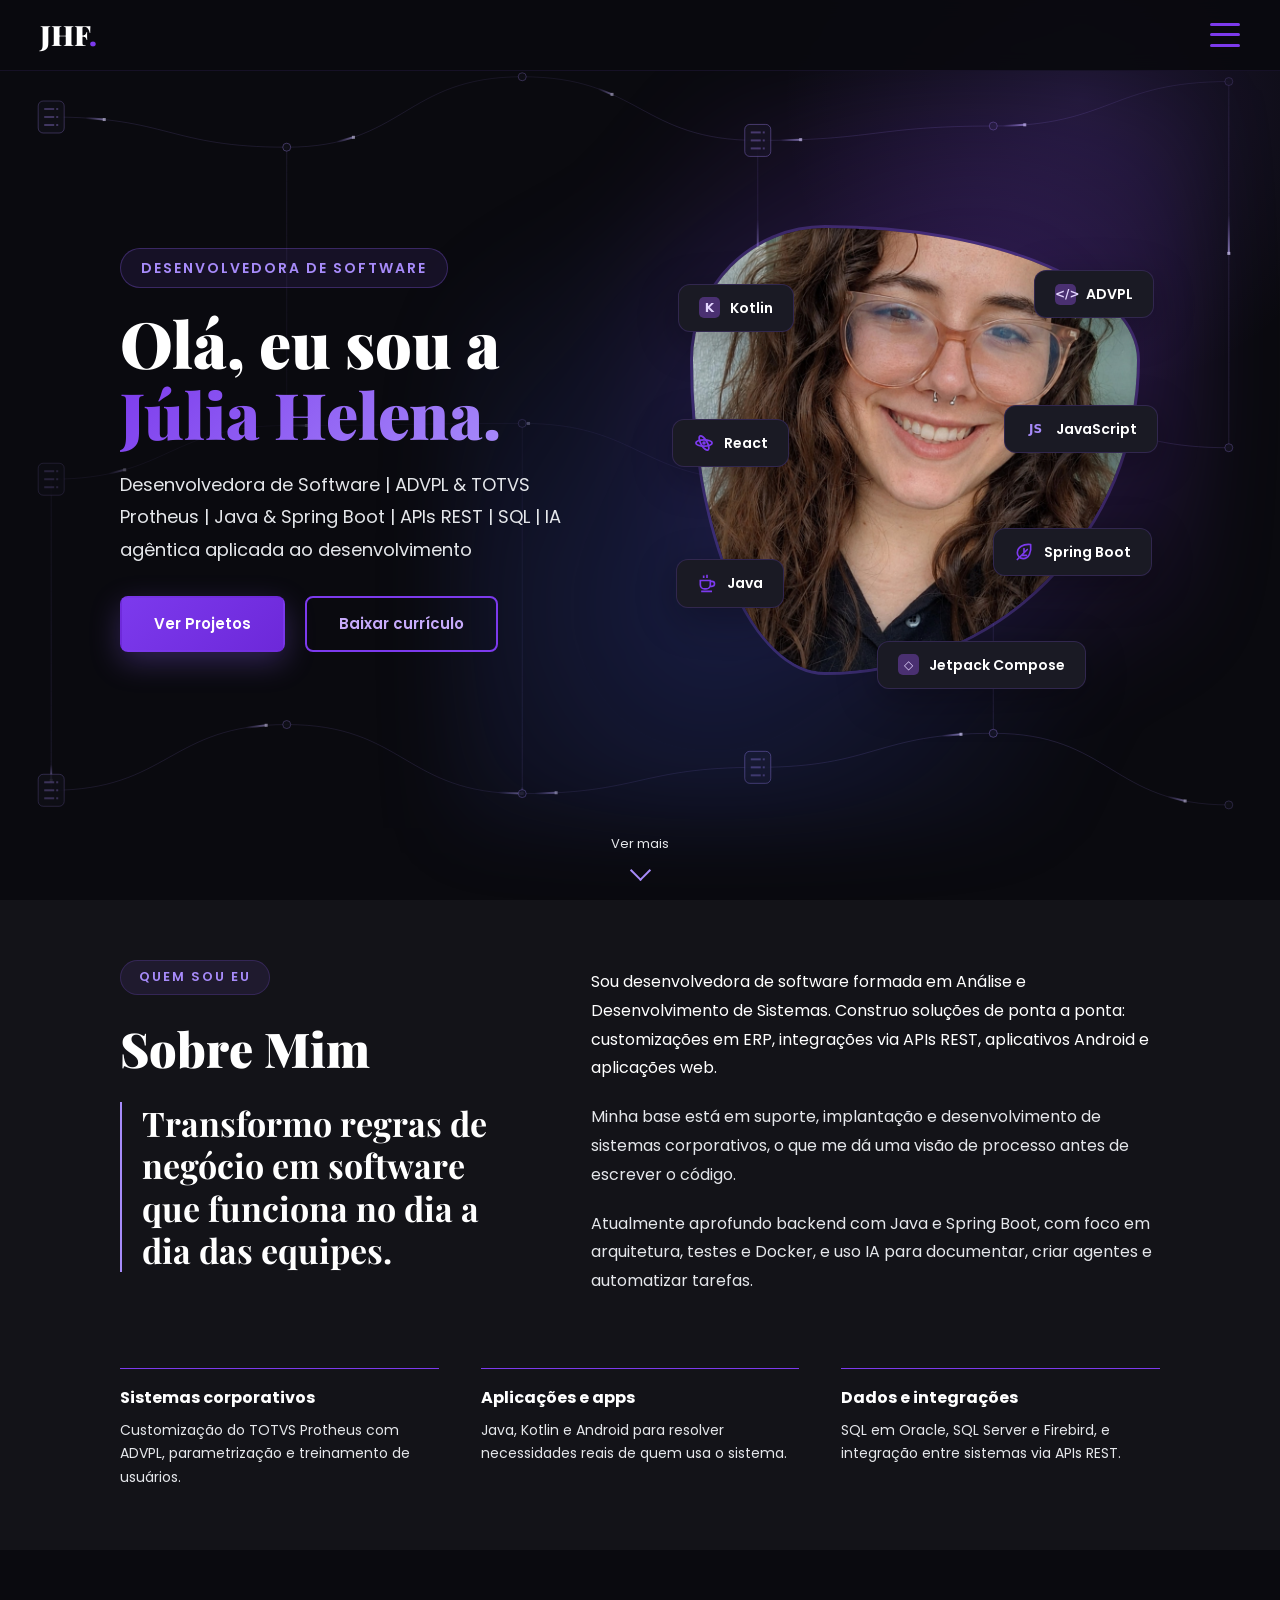
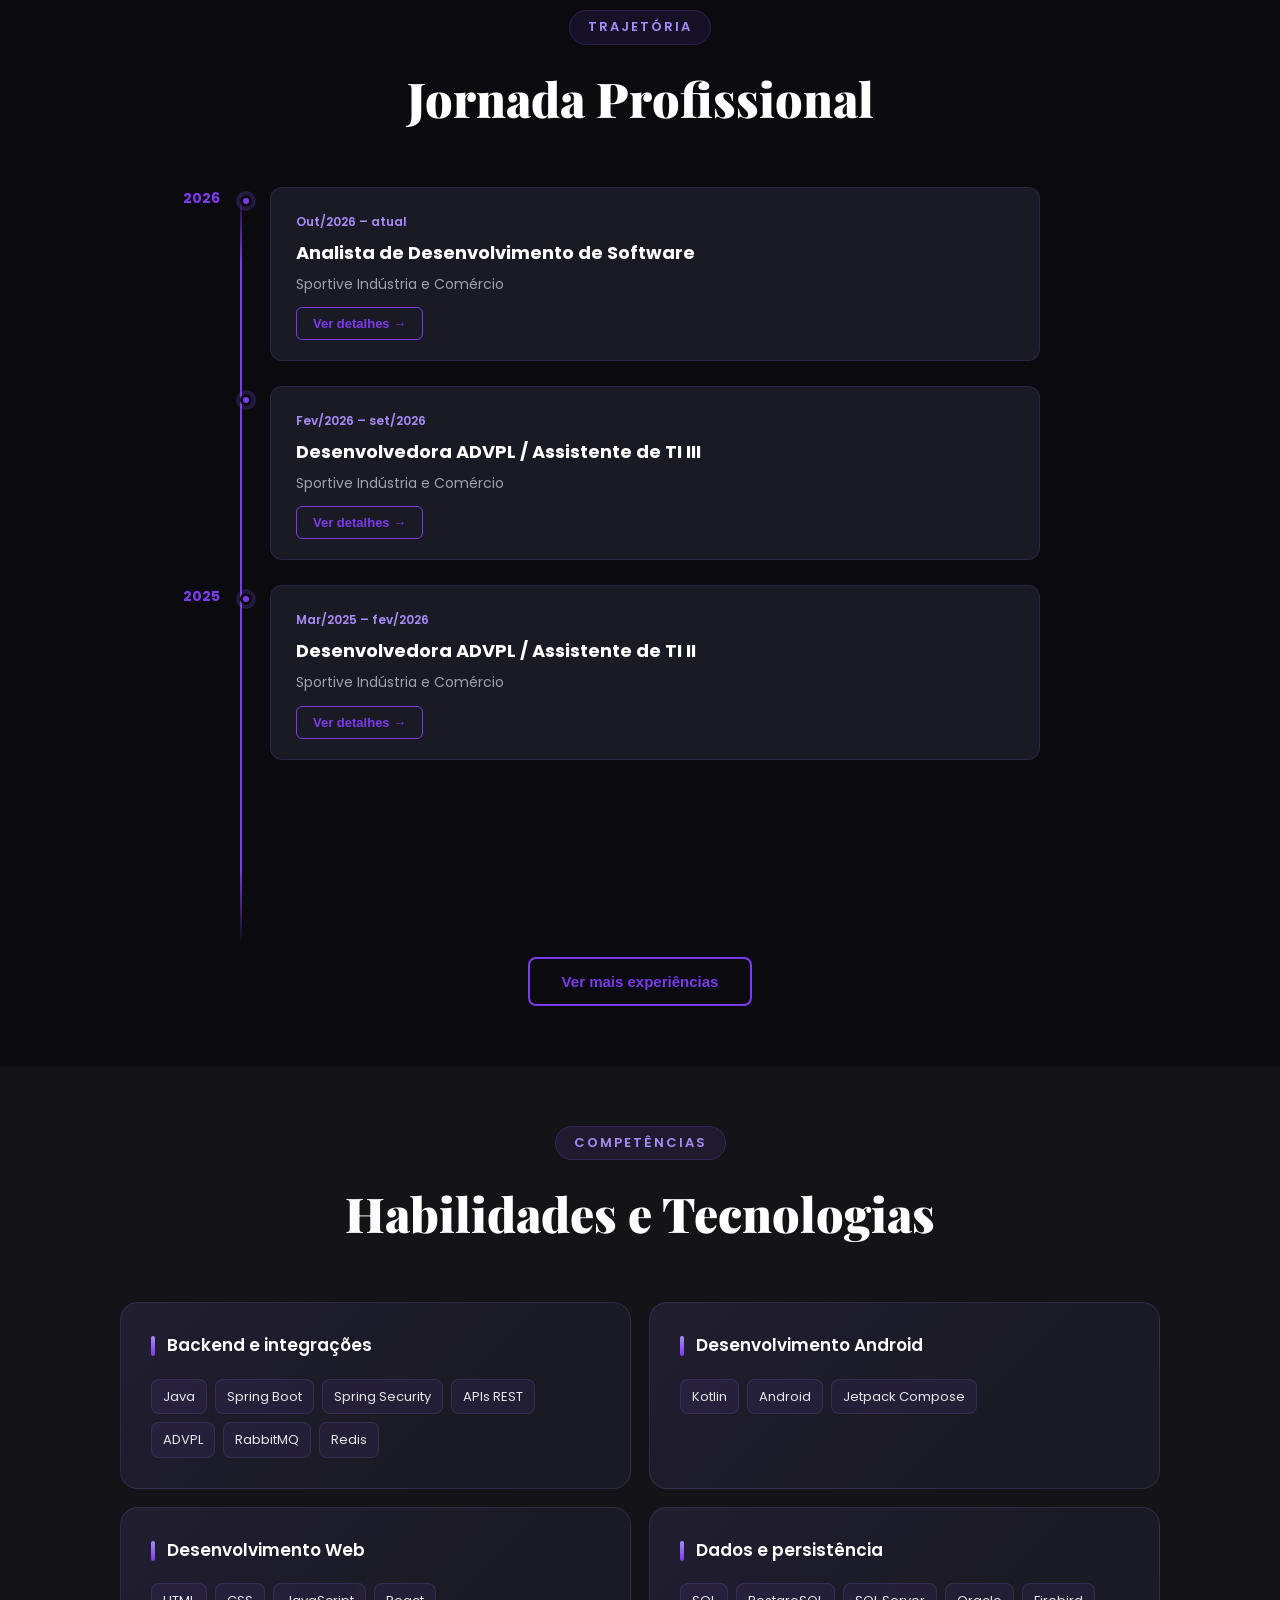
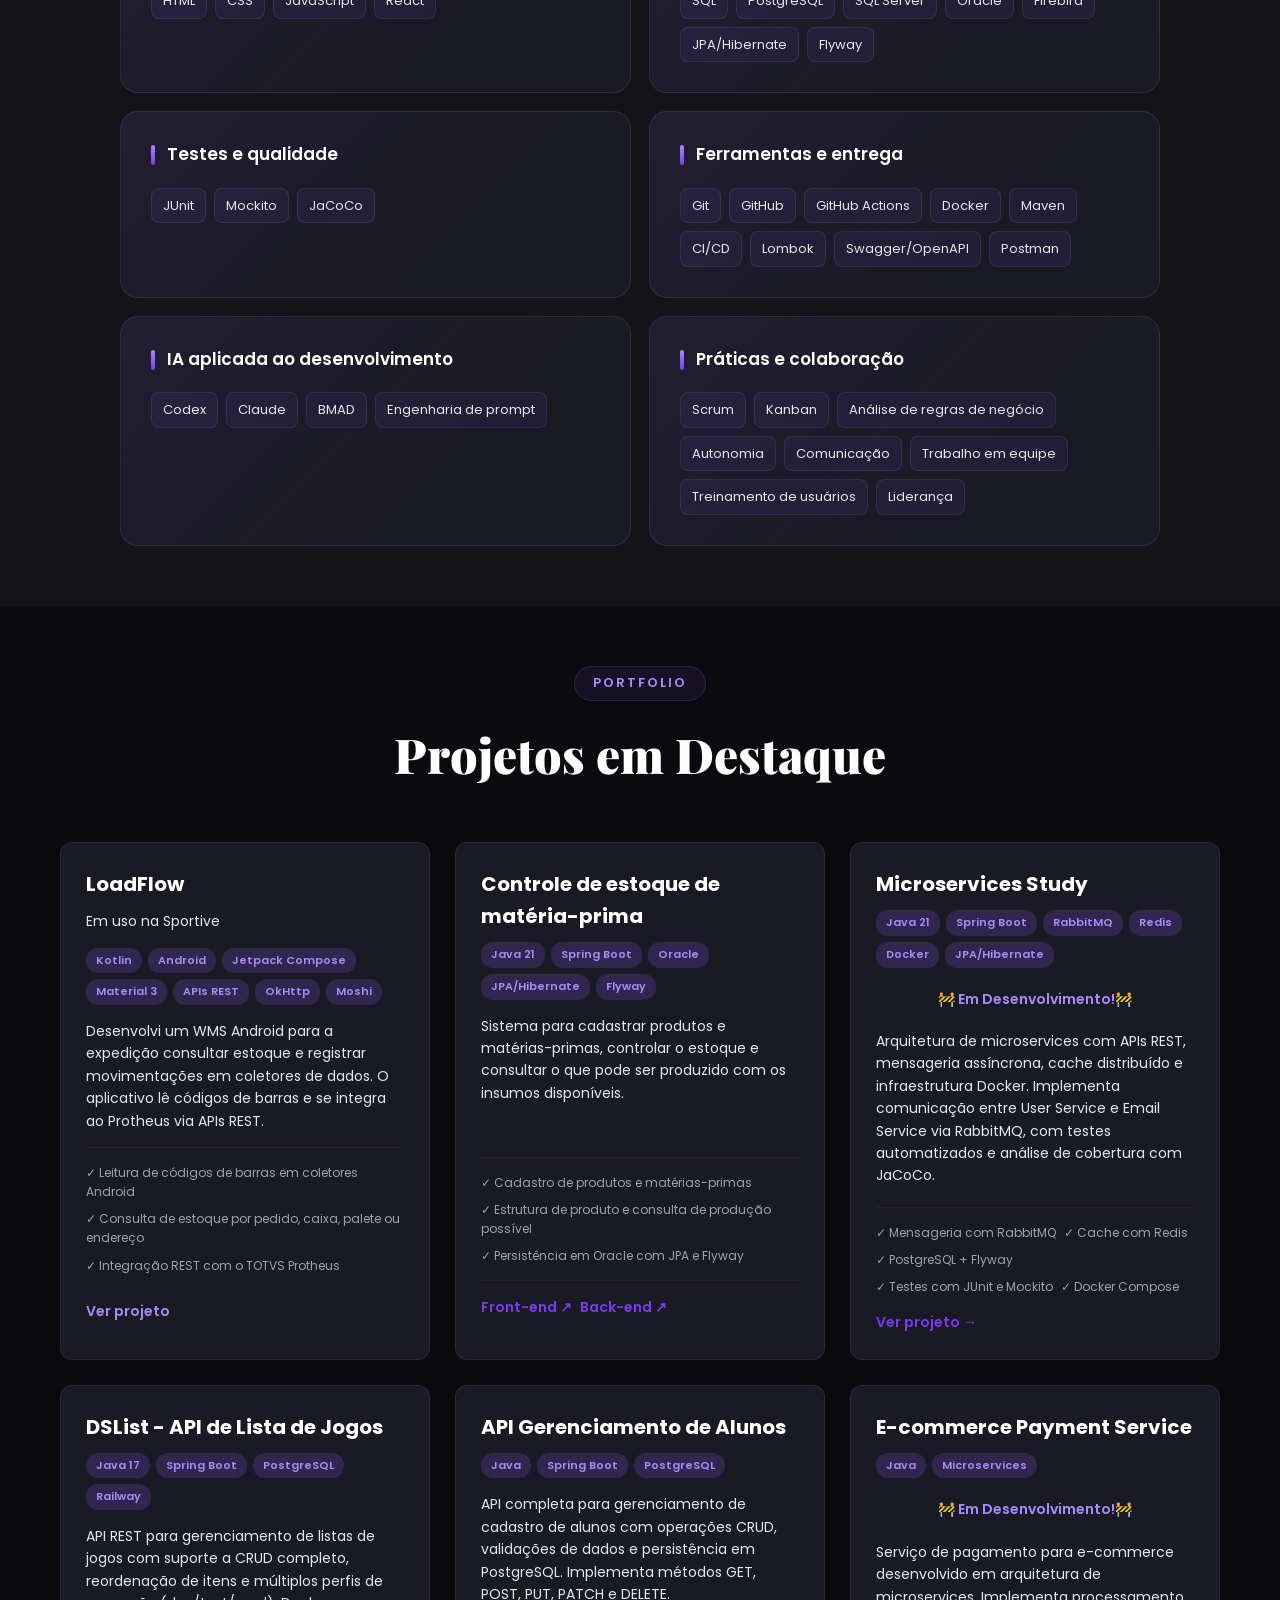
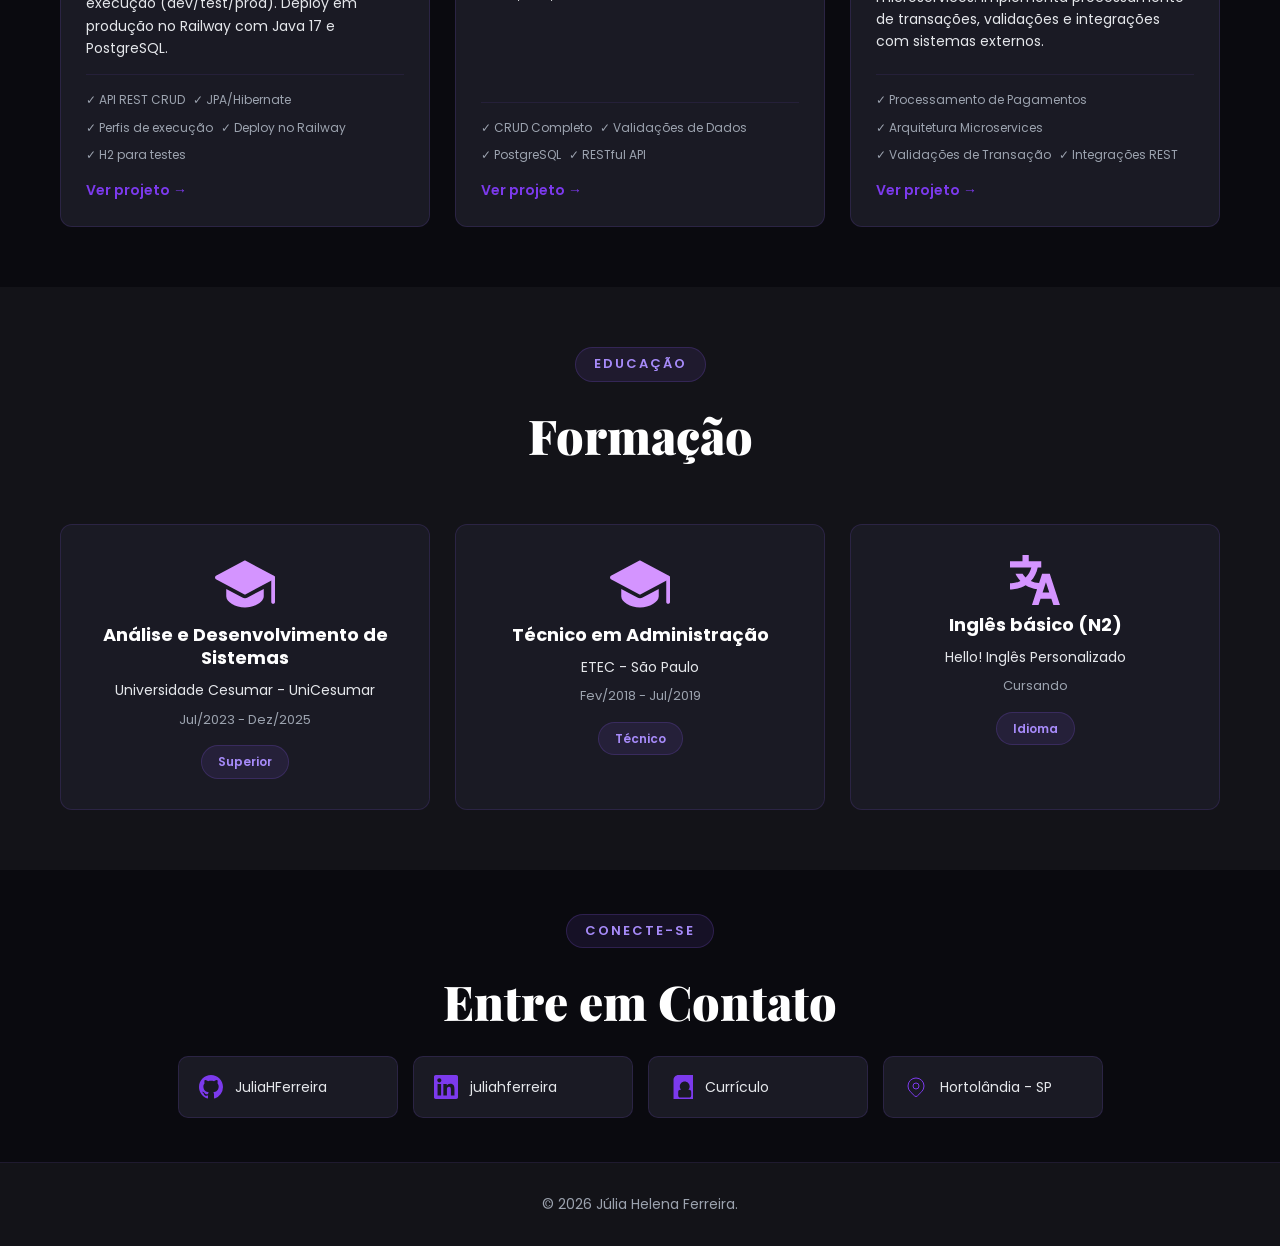
==== index.html @ caf6e6bf "feat(sobre): aplica o layout da referência" ====
<!DOCTYPE html>
<html lang="pt-BR">
<head>
    <meta charset="UTF-8">
    <meta name="viewport" content="width=device-width, initial-scale=1.0">
    <meta name="description" content="Júlia Helena Ferreira - Desenvolvedora de software com experiência em ADVPL, Java, Android e APIs REST">
    <title>Júlia Helena Ferreira | Desenvolvedora de Software</title>
    <link rel="stylesheet" href="assets/styles.css">
    <link rel="preconnect" href="https://fonts.googleapis.com">
    <link rel="preconnect" href="https://fonts.gstatic.com" crossorigin>
    <link href="https://fonts.googleapis.com/css2?family=Poppins:wght@300;400;500;600;700;800;900&family=Playfair+Display:wght@700;900&display=swap" rel="stylesheet">
</head>
<body>
    <!-- Header -->
    <header class="header" id="header">
        <nav class="navbar">
            <div class="nav-container">
                <a href="#home" class="logo">JHF<span>.</span></a>
                <button class="hamburger" id="hamburger" aria-label="Abrir menu" aria-controls="sideMenu" aria-expanded="false">
                    <span></span>
                    <span></span>
                    <span></span>
                </button>
            </div>
        </nav>
        
        <!-- Menu Lateral -->
        <div class="side-menu" id="sideMenu">
            <div class="side-menu-content">
                <ul class="nav-list">
                    <li><a href="#home" class="nav-link">Início</a></li>
                    <li><a href="#sobre" class="nav-link">Sobre</a></li>
                    <li><a href="#experiencia" class="nav-link">Experiência</a></li>
                    <li><a href="#habilidades" class="nav-link">Habilidades</a></li>
                    <li><a href="#projetos" class="nav-link">Projetos</a></li>
                    <li><a href="#formacao" class="nav-link">Formação</a></li>
                    <li><a href="#contato" class="nav-link">Contato</a></li>
                </ul>
                <div class="social-links">
                    <a href="https://github.com/JuliaHFerreira" target="_blank" aria-label="GitHub">
                        <svg width="24" height="24" viewBox="0 0 24 24" fill="currentColor">
                            <path d="M12 0C5.37 0 0 5.37 0 12c0 5.31 3.435 9.795 8.205 11.385.6.105.825-.255.825-.57 0-.285-.015-1.23-.015-2.235-3.015.555-3.795-.735-4.035-1.41-.135-.345-.72-1.41-1.23-1.695-.42-.225-1.02-.78-.015-.795.945-.015 1.62.87 1.845 1.23 1.08 1.815 2.805 1.305 3.495.99.105-.78.42-1.305.765-1.605-2.67-.3-5.46-1.335-5.46-5.925 0-1.305.465-2.385 1.23-3.225-.12-.3-.54-1.53.12-3.18 0 0 1.005-.315 3.3 1.23.96-.27 1.98-.405 3-.405s2.04.135 3 .405c2.295-1.56 3.3-1.23 3.3-1.23.66 1.65.24 2.88.12 3.18.765.84 1.23 1.905 1.23 3.225 0 4.605-2.805 5.625-5.475 5.925.435.375.81 1.095.81 2.22 0 1.605-.015 2.895-.015 3.3 0 .315.225.69.825.57A12.02 12.02 0 0024 12c0-6.63-5.37-12-12-12z"/>
                        </svg>
                    </a>
                    <a href="https://linkedin.com/in/juliahferreira" target="_blank" aria-label="LinkedIn">
                        <svg width="24" height="24" viewBox="0 0 24 24" fill="currentColor">
                            <path d="M20.447 20.452h-3.554v-5.569c0-1.328-.027-3.037-1.852-3.037-1.853 0-2.136 1.445-2.136 2.939v5.667H9.351V9h3.414v1.561h.046c.477-.9 1.637-1.85 3.37-1.85 3.601 0 4.267 2.37 4.267 5.455v6.286zM5.337 7.433c-1.144 0-2.063-.926-2.063-2.065 0-1.138.92-2.063 2.063-2.063 1.14 0 2.064.925 2.064 2.063 0 1.139-.925 2.065-2.064 2.065zm1.782 13.019H3.555V9h3.564v11.452zM22.225 0H1.771C.792 0 0 .774 0 1.729v20.542C0 23.227.792 24 1.771 24h20.451C23.2 24 24 23.227 24 22.271V1.729C24 .774 23.2 0 22.222 0h.003z"/>
                        </svg>
                    </a>
                </div>
            </div>
        </div>
    </header>

    <!-- Main Content -->
    <main>
        <section id="home" class="hero">
            <canvas class="hero-data" aria-hidden="true"></canvas>
            <div class="hero-container">
                <div class="hero-content">
                    <span class="hero-tag">Desenvolvedora de Software</span>
                    <h1 class="hero-title">
                        Olá, eu sou a<br>
                        <span class="gradient-text">Júlia Helena.</span>
                    </h1>
                    <p class="hero-description">Desenvolvedora de Software | ADVPL &amp; TOTVS Protheus | Java &amp; Spring Boot | APIs REST | SQL | IA agêntica aplicada ao desenvolvimento</p>
                    <div class="hero-buttons">
                        <a href="#projetos" class="btn btn-primary">Ver Projetos</a>
                        <a href="assets/docs/Curriculo.pdf" class="btn btn-outline" download>Baixar currículo</a>
                    </div>
                </div>
                <div class="hero-image">
                    <div class="image-container">
                        <div class="image-placeholder">
                            <span><img width="450" src="assets/img/eu.jpeg" alt="Júlia Helena Ferreira"></span>
                        </div>
                        <div class="floating-card card-1">
                            <svg width="20" height="20" viewBox="0 0 24 24" fill="none" stroke="currentColor">
                                <path d="M4 9h12v5a5 5 0 0 1-5 5H9a5 5 0 0 1-5-5z M16 10h2a3 3 0 0 1 0 6h-2 M5 22h13 M8 3v3 M12 2v4"/>
                            </svg>
                            <span>Java</span>
                        </div>
                        <div class="floating-card card-2">
                            <svg width="20" height="20" viewBox="0 0 24 24" fill="none" stroke="currentColor">
                                <path d="M20 3C11 2 4 6 4 13a7 7 0 0 0 7 7c7 0 10-8 9-17Z M4 21 16 9 M9 16h6 M12 13V8" stroke-linecap="round" stroke-linejoin="round"/>
                            </svg>
                            <span>Spring Boot</span>
                        </div>
                        <div class="floating-card card-kotlin"><span class="tech-icon" aria-hidden="true">K</span> Kotlin</div>
                        <div class="floating-card card-compose"><span class="tech-icon" aria-hidden="true">◇</span> Jetpack Compose</div>
                        <div class="floating-card card-advpl"><span class="tech-icon" aria-hidden="true">&lt;/&gt;</span> ADVPL</div>
                        <div class="floating-card card-js"><span class="tech-icon icon-js" aria-hidden="true">JS</span> JavaScript</div>
                        <div class="floating-card card-react"><span class="tech-icon icon-react" aria-hidden="true"><svg width="18" height="18" viewBox="0 0 20 20" fill="none" stroke="currentColor"><ellipse cx="10" cy="10" rx="9" ry="3.5"/><ellipse cx="10" cy="10" rx="9" ry="3.5" transform="rotate(60 10 10)"/><circle cx="10" cy="10" r="1" fill="currentColor"/></svg></span> React</div>
                    </div>
                </div>
            </div>
            <a href="#sobre" class="hero-more">Ver mais</a>
        </section>

        <!-- Sobre Section -->
        <section id="sobre" class="sobre">
            <div class="container">
                <div class="sobre-layout">
                    <div>
                        <span class="section-tag">Quem sou eu</span>
                        <h2 class="section-title">Sobre Mim</h2>
                        <p class="sobre-intro">Transformo regras de negócio em software que funciona no dia a dia das equipes.</p>
                    </div>
                    <div class="sobre-content">
                        <p>Sou desenvolvedora de software formada em Análise e Desenvolvimento de Sistemas. Construo soluções de ponta a ponta: customizações em ERP, integrações via APIs REST, aplicativos Android e aplicações web.</p>
                        <p>Minha base está em suporte, implantação e desenvolvimento de sistemas corporativos, o que me dá uma visão de processo antes de escrever o código.</p>
                        <p>Atualmente aprofundo backend com Java e Spring Boot, com foco em arquitetura, testes e Docker, e uso IA para documentar, criar agentes e automatizar tarefas.</p>
                    </div>
                </div>
                <div class="sobre-areas">
                    <div>
                        <h3>Sistemas corporativos</h3>
                        <p>Customização do TOTVS Protheus com ADVPL, parametrização e treinamento de usuários.</p>
                    </div>
                    <div>
                        <h3>Aplicações e apps</h3>
                        <p>Java, Kotlin e Android para resolver necessidades reais de quem usa o sistema.</p>
                    </div>
                    <div>
                        <h3>Dados e integrações</h3>
                        <p>SQL em Oracle, SQL Server e Firebird, e integração entre sistemas via APIs REST.</p>
                    </div>
                </div>
            </div>
        </section>

        <!-- Experiência Section -->
        <section id="experiencia" class="experiencia">
            <div class="container">
                <div class="section-header">
                    <span class="section-tag">Trajetória</span>
                    <h2 class="section-title">Jornada Profissional</h2>
                </div>
                <div class="timeline-compact">
                    <div class="timeline-item" data-year="2026">
                        <div class="timeline-marker"></div>
                        <div class="timeline-card">
                            <span class="timeline-period">Out/2026 – atual</span>
                            <h3>Analista de Desenvolvimento de Software</h3>
                            <p class="company">Sportive Indústria e Comércio</p>
                            <button class="btn-expand" onclick="openModal('modal-analista')">Ver detalhes →</button>
                        </div>
                    </div>
                    <div class="timeline-item">
                        <div class="timeline-marker"></div>
                        <div class="timeline-card">
                            <span class="timeline-period">Fev/2026 – set/2026</span>
                            <h3>Desenvolvedora ADVPL / Assistente de TI III</h3>
                            <p class="company">Sportive Indústria e Comércio</p>
                            <button class="btn-expand" onclick="openModal('modal-ti-iii')">Ver detalhes →</button>

                        </div>
                    </div>
                    <div class="timeline-item" data-year="2025">
                        <div class="timeline-marker"></div>
                        <div class="timeline-card">
                            <span class="timeline-period">Mar/2025 – fev/2026</span>
                            <h3>Desenvolvedora ADVPL / Assistente de TI II</h3>
                            <p class="company">Sportive Indústria e Comércio</p>

                        <button class="btn-expand" onclick="openModal('modal-assistente-ti')">Ver detalhes →</button>
                        </div>
                    </div>
                    <div id="experiencias-anteriores" class="earlier-experiences">
                    <div class="timeline-item" data-year="2023">
                        <div class="timeline-marker"></div>
                        <div class="timeline-card">
                            <span class="timeline-period">Jan/2023 – fev/2025</span>
                            <h3>Auxiliar de E-commerce I, II e III</h3>
                            <p class="company">Sportive Indústria e Comércio</p>

                        <button class="btn-expand" onclick="openModal('modal-ecommerce-iii')">Ver detalhes →</button>
                        </div>
                    </div>
                    <div class="timeline-item" data-year="2022">
                        <div class="timeline-marker"></div>
                        <div class="timeline-card">
                            <span class="timeline-period">Jun/2022 - Jan/2023</span>
                            <h3>Mídias Sociais (PJ)</h3>
                            <p class="company">Fujii Tech</p>
                        </div>
                    </div>

                    <div class="timeline-item" data-year="2021">
                        <div class="timeline-marker"></div>
                        <div class="timeline-card">
                            <span class="timeline-period">Fev/2021 - Mai/2022</span>
                            <h3>Jovem Aprendiz - Qualidade</h3>
                            <p class="company">Maxsoy Alimentos Ltda</p>
                        </div>
                    </div>
                    </div>
                </div>
                <div class="experience-actions" hidden>
                    <button type="button" class="btn btn-outline" id="toggleExperiences"
                        aria-expanded="false" aria-controls="experiencias-anteriores">Ver mais experiências</button>
                </div>
            </div>
        </section>

        <!-- Habilidades Section -->
        <section id="habilidades" class="habilidades">
            <div class="container">
                <div class="section-header">
                    <span class="section-tag">Competências</span>
                    <h2 class="section-title">Habilidades e Tecnologias</h2>
                </div>
                <div class="skills-container">
                    <div class="skill-group">
                        <h3>Backend e integrações</h3>
                        <div class="skill-tags">
                            <span class="tag">Java</span>
                            <span class="tag">Spring Boot</span>
                            <span class="tag">Spring Security</span>
                            <span class="tag">APIs REST</span>
                            <span class="tag">ADVPL</span>
                            <span class="tag">RabbitMQ</span>
                            <span class="tag">Redis</span>
                        </div>
                    </div>

                    <div class="skill-group">
                        <h3>Desenvolvimento Android</h3>
                        <div class="skill-tags">
                            <span class="tag">Kotlin</span>
                            <span class="tag">Android</span>
                            <span class="tag">Jetpack Compose</span>
                        </div>
                    </div>

                    <div class="skill-group">
                        <h3>Desenvolvimento Web</h3>
                        <div class="skill-tags">
                            <span class="tag">HTML</span>
                            <span class="tag">CSS</span>
                            <span class="tag">JavaScript</span>
                            <span class="tag">React</span>
                        </div>
                    </div>

                    <div class="skill-group">
                        <h3>Dados e persistência</h3>
                        <div class="skill-tags">
                            <span class="tag">SQL</span>
                            <span class="tag">PostgreSQL</span>
                            <span class="tag">SQL Server</span>
                            <span class="tag">Oracle</span>
                            <span class="tag">Firebird</span>
                            <span class="tag">JPA/Hibernate</span>
                            <span class="tag">Flyway</span>
                        </div>
                    </div>

                    <div class="skill-group">
                        <h3>Testes e qualidade</h3>
                        <div class="skill-tags">
                            <span class="tag">JUnit</span>
                            <span class="tag">Mockito</span>
                            <span class="tag">JaCoCo</span>
                        </div>
                    </div>

                    <div class="skill-group">
                        <h3>Ferramentas e entrega</h3>
                        <div class="skill-tags">
                            <span class="tag">Git</span>
                            <span class="tag">GitHub</span>
                            <span class="tag">GitHub Actions</span>
                            <span class="tag">Docker</span>
                            <span class="tag">Maven</span>
                            <span class="tag">CI/CD</span>
                            <span class="tag">Lombok</span>
                            <span class="tag">Swagger/OpenAPI</span>
                            <span class="tag">Postman</span>
                        </div>
                    </div>

                    <div class="skill-group">
                        <h3>IA aplicada ao desenvolvimento</h3>
                        <div class="skill-tags">
                            <span class="tag">Codex</span>
                            <span class="tag">Claude</span>
                            <span class="tag">BMAD</span>
                            <span class="tag">Engenharia de prompt</span>
                        </div>
                    </div>

                    <div class="skill-group">
                        <h3>Práticas e colaboração</h3>
                        <div class="skill-tags">
                            <span class="tag">Scrum</span>
                            <span class="tag">Kanban</span>
                            <span class="tag">Análise de regras de negócio</span>
                            <span class="tag">Autonomia</span>
                            <span class="tag">Comunicação</span>
                            <span class="tag">Trabalho em equipe</span>
                            <span class="tag">Treinamento de usuários</span>
                            <span class="tag">Liderança</span>
                        </div>
                    </div>
                </div>
            </div>
        </section>

        <!-- Projetos Section -->
        <section id="projetos" class="projetos">
            <div class="container">
                <div class="section-header">
                    <span class="section-tag">Portfolio</span>
                    <h2 class="section-title">Projetos em Destaque</h2>
                </div>
                <div class="projects-grid" id="lista-projetos">
                    <article class="project-card">
                        <div class="project-header">
                            <h3>LoadFlow</h3>
                            <p class="project-desc">Em uso na Sportive</p>
                            <div class="project-tags" aria-label="Tecnologias do LoadFlow">
                                <span>Kotlin</span><span>Android</span><span>Jetpack Compose</span><span>Material 3</span><span>APIs REST</span><span>OkHttp</span><span>Moshi</span>
                            </div>
                        </div>
                        <p class="project-desc">Desenvolvi um WMS Android para a expedição consultar estoque e registrar movimentações em coletores de dados. O aplicativo lê códigos de barras e se integra ao Protheus via APIs REST.</p>
                        <div class="project-tech">
                            <span>✓ Leitura de códigos de barras em coletores Android</span>
                            <span>✓ Consulta de estoque por pedido, caixa, palete ou endereço</span>
                            <span>✓ Integração REST com o TOTVS Protheus</span>
                        </div>
                        <button type="button" class="project-link" id="open-loadflow-gallery"
                            aria-haspopup="dialog" aria-controls="loadflow-gallery">Ver projeto</button>
                    </article>
                    <article class="project-card">
                        <div class="project-header">
                            <h3>Controle de estoque de matéria-prima</h3>
                            <div class="project-tags">
                                <span>Java 21</span><span>Spring Boot</span><span>Oracle</span><span>JPA/Hibernate</span><span>Flyway</span>
                            </div>
                        </div>
                        <p class="project-desc">Sistema para cadastrar produtos e matérias-primas, controlar o estoque e consultar o que pode ser produzido com os insumos disponíveis.</p>
                        <div class="project-tech">
                            <span>✓ Cadastro de produtos e matérias-primas</span>
                            <span>✓ Estrutura de produto e consulta de produção possível</span>
                            <span>✓ Persistência em Oracle com JPA e Flyway</span>
                        </div>
                        <div class="project-tech">
                            <a href="https://github.com/JuliaHFerreira/raw-material-front-end" class="project-link">Front-end ↗</a>
                            <a href="https://github.com/JuliaHFerreira/raw-material-control-system" class="project-link">Back-end ↗</a>
                        </div>
                    </article>
                    <article class="project-card">
                        <div class="project-header">
                            <h3>Microservices Study</h3>
                            <div class="project-tags">
                                <span>Java 21</span>
                                <span>Spring Boot</span>
                                <span>RabbitMQ</span>
                                <span>Redis</span>
                                <span>Docker</span>
                                <span>JPA/Hibernate</span>
                            </div>
                            <div>
                                <p class="in-progress">
                                    🚧 Em Desenvolvimento!🚧
                                </p>
                            </div>
                        </div>
                        <p class="project-desc">
                            Arquitetura de microservices com APIs REST, mensageria assíncrona, cache distribuído e infraestrutura 
                        Docker. Implementa comunicação entre User Service e Email Service via RabbitMQ, com testes automatizados 
                        e análise de cobertura com JaCoCo.
                        </p>
                        <div class="project-tech">
                            <span>✓ Mensageria com RabbitMQ</span>
                            <span>✓ Cache com Redis</span>
                            <span>✓ PostgreSQL + Flyway</span>
                            <span>✓ Testes com JUnit e Mockito</span>
                            <span>✓ Docker Compose</span>
                        </div>
                        <a href="https://github.com/JuliaHFerreira/ms-study" target="_blank" class="project-link">
                            Ver projeto →
                        </a>
                    </article>

                    <article class="project-card">
                        <div class="project-header">
                            <h3>DSList - API de Lista de Jogos</h3>
                            <div class="project-tags">
                                <span>Java 17</span>
                                <span>Spring Boot</span>
                                <span>PostgreSQL</span>
                                <span>Railway</span>
                            </div>
                        </div>
                        <p class="project-desc">
                            API REST para gerenciamento de listas de jogos com suporte a CRUD completo, reordenação de itens 
                            e múltiplos perfis de execução (dev/test/prod). Deploy em produção no Railway com Java 17 e PostgreSQL.
                        </p>
                        <div class="project-tech">
                            <span>✓ API REST CRUD</span>
                            <span>✓ JPA/Hibernate</span>
                            <span>✓ Perfis de execução</span>
                            <span>✓ Deploy no Railway</span>
                            <span>✓ H2 para testes</span>
                        </div>
                        <a href="https://github.com/JuliaHFerreira/dslist" target="_blank" class="project-link">
                            Ver projeto →
                        </a>
                    </article>

                    <article class="project-card">
                        <div class="project-header">
                            <h3>API Gerenciamento de Alunos</h3>
                            <div class="project-tags">
                                <span>Java</span>
                                <span>Spring Boot</span>
                                <span>PostgreSQL</span>
                            </div>
                        </div>
                        <p class="project-desc">
                            API completa para gerenciamento de cadastro de alunos com operações CRUD, validações de dados 
                            e persistência em PostgreSQL. Implementa métodos GET, POST, PUT, PATCH e DELETE.
                        </p>
                        <div class="project-tech">
                            <span>✓ CRUD Completo</span>
                            <span>✓ Validações de Dados</span>
                            <span>✓ PostgreSQL</span>
                            <span>✓ RESTful API</span>
                        </div>
                        <a href="https://github.com/JuliaHFerreira/api-gerenciamento-alunos" target="_blank" class="project-link">
                            Ver projeto →
                        </a>
                    </article>

                    <article class="project-card">
                        <div class="project-header">
                            <h3>E-commerce Payment Service</h3>
                            <div class="project-tags">
                                <span>Java</span>
                                <span>Microservices</span>
                            </div>
                            <div>
                                <p class="in-progress">
                                    🚧 Em Desenvolvimento!🚧
                                </p>
                            </div>
                        </div>
                        <p class="project-desc">
                            Serviço de pagamento para e-commerce desenvolvido em arquitetura de microservices. Implementa 
                            processamento de transações, validações e integrações com sistemas externos.
                        </p>
                        <div class="project-tech">
                            <span>✓ Processamento de Pagamentos</span>
                            <span>✓ Arquitetura Microservices</span>
                            <span>✓ Validações de Transação</span>
                            <span>✓ Integrações REST</span>
                        </div>
                        <a href="https://github.com/JuliaHFerreira/ecommerce-payment-service" target="_blank" class="project-link">
                            Ver projeto →
                        </a>
                    </article>
                </div>
                <div class="project-actions" hidden>
                    <button type="button" class="btn btn-outline" id="toggleProjects"
                        aria-expanded="false" aria-controls="lista-projetos">Ver mais projetos</button>
                </div>
            </div>
        </section>

        <!-- Formação Section -->
        <section id="formacao" class="formacao">
            <div class="container">
                <div class="section-header">
                    <span class="section-tag">Educação</span>
                    <h2 class="section-title">Formação</h2>
                </div>
                <div class="education-grid">
                    <div class="education-card">
                        <div>
                            <svg width="60" height="60" viewBox="0 0 32 32" fill="#d494ff">
                                <g id="SVGRepo_bgCarrier" stroke-width="0"></g>
                                <g id="SVGRepo_tracerCarrier" stroke-linecap="round" stroke-linejoin="round"></g>
                                <g id="SVGRepo_iconCarrier">
                                <g>
                                    <path d="M31,26c-0.6,0-1-0.4-1-1V12c0-0.6,0.4-1,1-1s1,0.4,1,1v13C32,25.6,31.6,26,31,26z"></path>
                                    <path d="M16,21c-0.2,0-0.3,0-0.5-0.1l-15-8C0.2,12.7,0,12.4,0,12s0.2-0.7,0.5-0.9l15-8c0.3-0.2,0.6-0.2,0.9,0l15,8 c0.3,0.2,0.5,0.5,0.5,0.9s-0.2,0.7-0.5,0.9l-15,8C16.3,21,16.2,21,16,21z"></path>
                                    <path d="M17.4,22.6C17,22.9,16.5,23,16,23s-1-0.1-1.4-0.4L6,18.1V22c0,3.1,4.9,6,10,6s10-2.9,10-6v-3.9L17.4,22.6z"></path>
                                </g>
                            </svg>
                        </div>
                        <h3>Análise e Desenvolvimento de Sistemas</h3>
                        <p class="edu-institution">Universidade Cesumar - UniCesumar</p>
                        <p class="edu-period">Jul/2023 - Dez/2025</p>
                        <span class="edu-badge">Superior</span>
                    </div>

                    <div class="education-card">
                        <div>
                            <svg width="60" height="60" viewBox="0 0 32 32" fill="#d494ff">
                                <g id="SVGRepo_bgCarrier" stroke-width="0"></g>
                                <g id="SVGRepo_tracerCarrier" stroke-linecap="round" stroke-linejoin="round"></g>
                                <g id="SVGRepo_iconCarrier">
                                <g>
                                    <path d="M31,26c-0.6,0-1-0.4-1-1V12c0-0.6,0.4-1,1-1s1,0.4,1,1v13C32,25.6,31.6,26,31,26z"></path>
                                    <path d="M16,21c-0.2,0-0.3,0-0.5-0.1l-15-8C0.2,12.7,0,12.4,0,12s0.2-0.7,0.5-0.9l15-8c0.3-0.2,0.6-0.2,0.9,0l15,8 c0.3,0.2,0.5,0.5,0.5,0.9s-0.2,0.7-0.5,0.9l-15,8C16.3,21,16.2,21,16,21z"></path>
                                    <path d="M17.4,22.6C17,22.9,16.5,23,16,23s-1-0.1-1.4-0.4L6,18.1V22c0,3.1,4.9,6,10,6s10-2.9,10-6v-3.9L17.4,22.6z"></path>
                                </g>
                            </svg>
                        </div>
                        <h3>Técnico em Administração</h3>
                        <p class="edu-institution">ETEC - São Paulo</p>
                        <p class="edu-period">Fev/2018 - Jul/2019</p>
                        <span class="edu-badge">Técnico</span>
                    </div>

                    <div class="education-card">
                        <div>
                            <svg width="50" height="50" viewBox="0 0 16 16" fill="d494ff">
                                <g id="SVGRepo_bgCarrier" stroke-width="0"></g>
                                <g id="SVGRepo_tracerCarrier" stroke-linecap="round" stroke-linejoin="round"></g>
                                <g id="SVGRepo_iconCarrier">
                                    <path fill-rule="evenodd" clip-rule="evenodd"
                                        d="M4 0H6V2H10V4H8.86807C8.57073 5.66996 7.78574 7.17117 6.6656 8.35112C7.46567 8.73941 8.35737 8.96842 9.29948 8.99697L10.2735 6H12.7265L15.9765 16H13.8735L13.2235 14H9.77647L9.12647 16H7.0235L8.66176 10.9592C7.32639 10.8285 6.08165 10.3888 4.99999 9.71246C3.69496 10.5284 2.15255 11 0.5 11H0V9H0.5C1.5161 9 2.47775 8.76685 3.33437 8.35112C2.68381 7.66582 2.14629 6.87215 1.75171 6H4.02179C4.30023 6.43491 4.62904 6.83446 4.99999 7.19044C5.88743 6.33881 6.53369 5.23777 6.82607 4H0V2H4V0ZM12.5735 12L11.5 8.69688L10.4265 12H12.5735Z"
                                        fill="#d494ff">
                                    </path>
                                </g>
                            </svg>
                        </div>
                        <h3>Inglês básico (N2)</h3>
                        <p class="edu-institution">Hello! Inglês Personalizado</p>
                        <p class="edu-period">Cursando</p>
                        <span class="edu-badge">Idioma</span>
                    </div>
                </div>
            </div>
        </section>

        <!-- Contato Section -->
        <section id="contato" class="contato">
            <div class="container">
                <div class="section-header">
                    <span class="section-tag">Conecte-se</span>
                    <h2 class="section-title">Entre em Contato</h2>
                </div>
                <div class="contact-grid">
                    <a href="https://github.com/JuliaHFerreira" target="_blank" class="contact-item">
                        <svg width="24" height="24" fill="currentColor" viewBox="0 0 24 24">
                            <path d="M12 0C5.37 0 0 5.37 0 12c0 5.31 3.435 9.795 8.205 11.385.6.105.825-.255.825-.57 0-.285-.015-1.23-.015-2.235-3.015.555-3.795-.735-4.035-1.41-.135-.345-.72-1.41-1.23-1.695-.42-.225-1.02-.78-.015-.795.945-.015 1.62.87 1.845 1.23 1.08 1.815 2.805 1.305 3.495.99.105-.78.42-1.305.765-1.605-2.67-.3-5.46-1.335-5.46-5.925 0-1.305.465-2.385 1.23-3.225-.12-.3-.54-1.53.12-3.18 0 0 1.005-.315 3.3 1.23.96-.27 1.98-.405 3-.405s2.04.135 3 .405c2.295-1.56 3.3-1.23 3.3-1.23.66 1.65.24 2.88.12 3.18.765.84 1.23 1.905 1.23 3.225 0 4.605-2.805 5.625-5.475 5.925.435.375.81 1.095.81 2.22 0 1.605-.015 2.895-.015 3.3 0 .315.225.69.825.57A12.02 12.02 0 0024 12c0-6.63-5.37-12-12-12z"/>
                        </svg>
                        <span>JuliaHFerreira</span>
                    </a>
                    <a href="https://linkedin.com/in/juliahferreira" target="_blank" class="contact-item">
                        <svg width="24" height="24" fill="currentColor" viewBox="0 0 24 24">
                            <path d="M20.447 20.452h-3.554v-5.569c0-1.328-.027-3.037-1.852-3.037-1.853 0-2.136 1.445-2.136 2.939v5.667H9.351V9h3.414v1.561h.046c.477-.9 1.637-1.85 3.37-1.85 3.601 0 4.267 2.37 4.267 5.455v6.286zM5.337 7.433c-1.144 0-2.063-.926-2.063-2.065 0-1.138.92-2.063 2.063-2.063 1.14 0 2.064.925 2.064 2.063 0 1.139-.925 2.065-2.064 2.065zm1.782 13.019H3.555V9h3.564v11.452zM22.225 0H1.771C.792 0 0 .774 0 1.729v20.542C0 23.227.792 24 1.771 24h20.451C23.2 24 24 23.227 24 22.271V1.729C24 .774 23.2 0 22.222 0h.003z"/>
                        </svg>
                        <span>juliahferreira</span>
                    </a>
                    <a href="assets/docs/Curriculo.pdf" target="_blank" class="contact-item">
                        <svg width="24" height="24" fill="currentColor" viewBox="0 0 24 24">
                            <path d="M34.395,0H9.522c-2.762,0-5,2.239-5,5v33.916c0,2.761,2.238,5,5,5h24.871c2.762,0,5-2.239,5-5V5
                            C39.395,2.239,37.154,0,34.395,0z M9.208,16.855c0-1.172,0.951-2.121,2.121-2.121h0.742c-0.791-0.874-1.277-2.03-1.277-3.304
                            c0-2.723,2.209-4.931,4.932-4.931c2.725,0,4.932,2.207,4.932,4.932c0,1.272-0.486,2.429-1.279,3.303h0.709
                            c1.172,0,2.121,0.949,2.121,2.121v3.578c0,1.122-0.875,2.03-1.975,2.106h-9.051c-1.1-0.076-1.975-0.984-1.975-2.106V16.855
                            L9.208,16.855z M32.708,37.416h-21.5c-1.104,0-2-0.896-2-2s0.896-2,2-2h21.5c1.104,0,2,0.896,2,2S33.812,37.416,32.708,37.416z
                            M32.708,29.916h-21.5c-1.104,0-2-0.896-2-2s0.896-2,2-2h21.5c1.104,0,2,0.896,2,2S33.812,29.916,32.708,29.916z M32.708,22.416
                            h-6.5c-1.104,0-2-0.896-2-2c0-1.104,0.896-2,2-2h6.5c1.104,0,2,0.896,2,2C34.708,21.52,33.812,22.416,32.708,22.416z"/>
                        </svg>
                        <span>Currículo</span>
                    </a>
                    <div class="contact-item location">
                        <svg width="24" height="24" fill="none" stroke="currentColor" viewBox="0 0 24 24">
                            <path d="M17.657 16.657L13.414 20.9a1.998 1.998 0 01-2.827 0l-4.244-4.243a8 8 0 1111.314 0z"/>
                            <path d="M15 11a3 3 0 11-6 0 3 3 0 016 0z"/>
                        </svg>
                        <span>Hortolândia - SP</span>
                    </div>
                </div>
            </div>
        </section>
    </main>

    <!-- Footer -->
    <footer class="footer">
        <div class="container">
            <p>&copy; 2026 Júlia Helena Ferreira.</p>
        </div>
    </footer>

    <!-- Modals -->
    <div id="modal-analista" class="modal">
        <div class="modal-content">
            <span class="modal-close" onclick="closeModal('modal-analista')">&times;</span>
            <h3>Analista de Desenvolvimento de Software</h3>
            <p class="modal-company">Sportive Indústria e Comércio</p>
            <p class="modal-period">Out/2026 – atual</p>
            <ul class="modal-list">
                <li>Desenvolvimento e manutenção de rotinas em ADVPL</li>
                <li>Implementação de novas funcionalidades e melhorias</li>
                <li>Correção de bugs e manutenção de sistemas existentes</li>
                <li>Análise e implementação de regras de negócio</li>
                <li>Criação de APIs no Protheus para consumo externo e integração com terceiros</li>
                <li>Consumo e integração de APIs REST, com leitura de documentação técnica e uso de Postman</li>
                <li>Uso do BMAD para documentação, contextualização de projetos e criação de agentes personalizados</li>
                <li>Engenharia de prompt e uso de ferramentas de IA no apoio ao desenvolvimento</li>
                <li>Investigação e resolução de problemas em aplicações</li>
                <li>Desenvolvimento de softwares internos em Java e Kotlin para apoiar a rotina dos funcionários</li>
            </ul>
        </div>
    </div>

    <div id="modal-ti-iii" class="modal">
        <div class="modal-content">
            <span class="modal-close" onclick="closeModal('modal-ti-iii')">&times;</span>
            <h3>Desenvolvedora ADVPL / Assistente de TI III</h3>
            <p class="modal-company">Sportive Indústria e Comércio</p>
            <p class="modal-period">Fev/2026 – set/2026</p>
            <ul class="modal-list">
                <li>Desenvolvimento de scripts SQL em SQL Server, Oracle e Firebird</li>
                <li>Modelagem e estruturação de banco de dados</li>
                <li>Implementação do sistema WMS SaaS</li>
                <li>Customizações no TOTVS Protheus (ADVPL)</li>
                <li>Suporte técnico e manutenção de infraestrutura</li>
                <li>Treinamentos em TOTVS Protheus e WMS SaaS</li>
                <li>Migração e saneamento de dados</li>
                <li>Integração com APIs REST utilizando Postman</li>
                <li>Automação com Power Query</li>
            </ul>
        </div>
    </div>


    <div id="modal-assistente-ti" class="modal">
        <div class="modal-content">
            <span class="modal-close" onclick="closeModal('modal-assistente-ti')">&times;</span>
            <h3>Desenvolvedora ADVPL / Assistente de TI II</h3>
            <p class="modal-company">Sportive Indústria e Comércio</p>
            <p class="modal-period">Mar/2025 – fev/2026</p>
            <ul class="modal-list">
                <li>Desenvolvimento de scripts SQL em SQL Server, Oracle e Firebird</li>
                <li>Modelagem e estruturação de banco de dados</li>
                <li>Implementação do sistema WMS SaaS</li>
                <li>Customizações no TOTVS Protheus (ADVPL)</li>
                <li>Suporte técnico e manutenção de infraestrutura</li>
                <li>Treinamentos em TOTVS Protheus e WMS SaaS</li>
                <li>Migração e saneamento de dados</li>
                <li>Integração com APIs REST utilizando Postman</li>
                <li>Automação com Power Query</li>
            </ul>
        </div>
    </div>

    <div id="modal-ecommerce-iii" class="modal">
        <div class="modal-content">
            <span class="modal-close" onclick="closeModal('modal-ecommerce-iii')">&times;</span>
            <h3>Auxiliar de E-commerce I, II e III</h3>
            <p class="modal-company">Sportive Indústria e Comércio</p>
            <p class="modal-period">Jan/2023 – fev/2025</p>
            <ul class="modal-list">
                <li>Fotografia, edição e cadastro de produtos no ERP ATON (Ambarx)</li>
                <li>Atendimento via chat em Mercado Livre, Shopee e Magalu</li>
                <li>Criação e acompanhamento de campanhas promocionais</li>
                <li>Desenvolvimento de scripts SQL para relatórios</li>
                <li>Desenvolvimento em Delphi para sistemas empresariais</li>
                <li>Suporte de TI aos funcionários</li>
                <li>Auxiliar na implementação do TOTVS</li>
            </ul>
        </div>
    </div>

    <dialog class="project-gallery" id="loadflow-gallery" aria-labelledby="loadflow-gallery-title">
        <header class="project-gallery-header">
            <h2 id="loadflow-gallery-title">Galeria do LoadFlow</h2>
            <form method="dialog">
                <button type="submit" class="project-link" autofocus>Fechar</button>
            </form>
        </header>
        <div class="project-gallery-photos"></div>
        <p class="project-gallery-empty">As fotos do LoadFlow ainda não foram adicionadas.</p>
    </dialog>

    <script src="scripts/script.js"></script>
    <script src="scripts/background.js"></script>
</body>
</html>
---- assets/styles.css ----
/* =============================================
   PORTFÓLIO JÚLIA HELENA - CSS COMPLETO
   Paleta de Roxos + Design Moderno
============================================= */

/* ========== RESET & BASE ========== */
* {
    margin: 0;
    padding: 0;
    box-sizing: border-box;
}

:root {
    /* Paleta de Roxos Variados */
    --purple-50: #f5f3ff;
    --purple-100: #ede9fe;
    --purple-200: #ddd6fe;
    --purple-300: #c4b5fd;
    --purple-400: #a78bfa;
    --purple-500: #8b5cf6;
    --purple-600: #7c3aed;
    --purple-700: #6d28d9;
    --purple-800: #5b21b6;
    --purple-900: #4c1d95;
    
    /* Cor Principal */
    --primary: var(--purple-600);
    --primary-light: var(--purple-500);
    --primary-dark: var(--purple-700);
    --accent: var(--purple-400);
    --accent-glow: var(--purple-300);
    
    /* Cores de Fundo */
    --bg-primary: #0a0a0f;
    --bg-secondary: #131318;
    --bg-card: #1a1a24;
    
    /* Cores de Texto */
    --text-primary: #ffffff;
    --text-secondary: #e5e7eb;
    --text-muted: #9ca3af;
    
    /* Typography */
    --font-display: 'Playfair Display', serif;
    --font-body: 'Poppins', sans-serif;
    
    /* Espaçamento */
    --section-padding: 60px;
    --container-max: 1200px;
    
    /* Transições */
    --transition: all 0.3s cubic-bezier(0.4, 0, 0.2, 1);
}

html {
    scroll-behavior: smooth;
    font-size: 16px;
}

body {
    font-family: var(--font-body);
    color: var(--text-primary);
    background: var(--bg-primary);
    line-height: 1.6;
    overflow-x: hidden;
}

.container {
    max-width: var(--container-max);
    margin: 0 auto;
    padding: 0 20px;
}

/* ========== HEADER & NAVIGATION ========== */
.header {
    --nav-inset: clamp(20px, calc(4vw - 11px), 64px);
    --nav-height: 70px;
    position: fixed;
    top: 0;
    left: 0;
    right: 0;
    z-index: 1000;
    background: rgba(10, 10, 15, 0.95);
    backdrop-filter: blur(10px);
    border-bottom: 1px solid rgba(139, 92, 246, 0.1);
}

.navbar {
    height: var(--nav-height);
    display: flex;
    align-items: center;
}

.nav-container {
    padding-inline: var(--nav-inset);
    display: flex;
    justify-content: space-between;
    align-items: center;
    width: 100%;
}

.logo {
    font-family: var(--font-display);
    font-size: 28px;
    font-weight: 900;
    color: var(--text-primary);
    text-decoration: none;
    transition: var(--transition);
}

.logo span {
    color: var(--primary);
}

.logo:hover {
    color: var(--accent);
}

/* Hamburger Menu */
.hamburger {
    width: 44px;
    height: 44px;
    padding: 10px 7px;
    margin-inline-end: -7px;
    background: none;
    border: none;
    cursor: pointer;
    display: flex;
    flex-direction: column;
    justify-content: space-between;
    z-index: 1001;
}

.hamburger span {
    width: 100%;
    height: 3px;
    background: var(--primary);
    border-radius: 2px;
    transition: var(--transition);
}

.hamburger:hover span {
    background: var(--accent);
}

.hamburger[aria-expanded="true"] span:nth-child(1) {
    transform: translateY(10.5px) rotate(45deg);
}

.hamburger[aria-expanded="true"] span:nth-child(2) {
    opacity: 0;
}

.hamburger[aria-expanded="true"] span:nth-child(3) {
    transform: translateY(-10.5px) rotate(-45deg);
}

/* Side Menu */
.side-menu {
    position: fixed;
    top: 0;
    right: -100%;
    width: 320px;
    height: 100vh;
    background: var(--bg-secondary);
    z-index: 999;
    transition: right 0.4s cubic-bezier(0.68, -0.55, 0.265, 1.55);
    box-shadow: -5px 0 30px rgba(139, 92, 246, 0.3);
}

.side-menu.active {
    right: 0;
}

.side-menu-content {
    padding: 80px 30px 30px;
    height: 100%;
    display: flex;
    flex-direction: column;
}

.nav-list {
    list-style: none;
    padding: 0;
    margin: 0;
}

.nav-list li {
    margin-bottom: 20px;
}

.nav-link {
    display: block;
    color: var(--text-secondary);
    text-decoration: none;
    font-size: 18px;
    font-weight: 500;
    padding: 10px 0;
    position: relative;
    transition: var(--transition);
}

.nav-link::before {
    content: '';
    position: absolute;
    left: 0;
    bottom: 5px;
    width: 0;
    height: 2px;
    background: linear-gradient(90deg, var(--primary), var(--accent));
    transition: width 0.3s ease;
}

.nav-link:hover,
.nav-link.active {
    color: var(--primary);
    padding-left: 10px;
}

.nav-link:hover::before,
.nav-link.active::before {
    width: 40px;
}

.social-links {
    margin-top: auto;
    display: flex;
    gap: 20px;
}

.social-links a {
    color: var(--text-muted);
    transition: var(--transition);
}

.social-links a:hover {
    color: var(--primary);
    transform: translateY(-3px);
}

/* ========== HERO SECTION ========== */
.hero {
    min-height: 100vh;
    display: flex;
    align-items: center;
    padding: 100px 0 60px;
    position: relative;
    overflow: hidden;
}

.hero::before {
    content: '';
    position: absolute;
    width: 600px;
    height: 600px;
    background: radial-gradient(circle, rgba(139, 92, 246, 0.15), transparent 70%);
    top: -200px;
    right: -100px;
    animation: float 20s ease-in-out infinite;
}

@keyframes float {
    0%, 100% { transform: translate(0, 0) rotate(0deg); }
    33% { transform: translate(30px, -30px) rotate(5deg); }
    66% { transform: translate(-20px, 20px) rotate(-5deg); }
}

.hero-container {
    max-width: var(--container-max);
    margin: 0 auto;
    padding: 0 20px;
    display: grid;
    grid-template-columns: 1fr 1fr;
    gap: 60px;
    align-items: center;
}

.hero-content {
    z-index: 1;
}

.hero-tag {
    display: inline-block;
    color: var(--accent);
    font-size: 14px;
    font-weight: 600;
    letter-spacing: 2px;
    text-transform: uppercase;
    margin-bottom: 20px;
    padding: 8px 20px;
    background: rgba(139, 92, 246, 0.1);
    border: 1px solid rgba(139, 92, 246, 0.3);
    border-radius: 30px;
    animation: fadeInUp 0.8s ease;
}

.hero-title {
    font-family: var(--font-display);
    font-size: clamp(40px, 6vw, 64px);
    font-weight: 900;
    line-height: 1.1;
    margin-bottom: 20px;
    animation: fadeInUp 0.8s ease 0.2s backwards;
}

.gradient-text {
    background: linear-gradient(135deg, var(--primary), var(--accent));
    -webkit-background-clip: text;
    -webkit-text-fill-color: transparent;
    background-clip: text;
}

.hero-description {
    font-size: 18px;
    color: var(--text-secondary);
    line-height: 1.8;
    max-width: 500px;
    margin-bottom: 30px;
    animation: fadeInUp 0.8s ease 0.4s backwards;
}

.hero-stats {
    display: flex;
    gap: 40px;
    margin-bottom: 40px;
    animation: fadeInUp 0.8s ease 0.6s backwards;
}

.stat {
    display: flex;
    flex-direction: column;
}

.stat-number {
    font-size: 36px;
    font-weight: 700;
    color: var(--primary);
    line-height: 1;
}

.stat-label {
    font-size: 13px;
    color: var(--text-muted);
    margin-top: 5px;
}

.hero-buttons {
    display: flex;
    gap: 20px;
    flex-wrap: wrap;
    animation: fadeInUp 0.8s ease 0.8s backwards;
}

@keyframes fadeInUp {
    from {
        opacity: 0;
        transform: translateY(30px);
    }
    to {
        opacity: 1;
        transform: translateY(0);
    }
}

.btn {
    padding: 14px 32px;
    border-radius: 8px;
    font-weight: 600;
    font-size: 15px;
    text-decoration: none;
    transition: var(--transition);
    display: inline-block;
    cursor: pointer;
    border: 2px solid transparent;
}

.btn-primary {
    background: linear-gradient(135deg, var(--primary), var(--primary-dark));
    color: white;
    box-shadow: 0 10px 30px rgba(139, 92, 246, 0.3);
}

.btn-primary:hover {
    transform: translateY(-3px);
    box-shadow: 0 15px 40px rgba(139, 92, 246, 0.4);
}

.btn-outline {
    background: transparent;
    color: var(--primary);
    border-color: var(--primary);
}

.btn-outline:hover {
    background: var(--primary);
    color: white;
    transform: translateY(-3px);
}

/* Hero Image */
.hero-image {
    position: relative;
    z-index: 1;
    animation: fadeIn 1s ease 0.5s backwards;
}

@keyframes fadeIn {
    from { opacity: 0; }
    to { opacity: 1; }
}

.image-container {
    position: relative;
    width: 100%;
    max-width: 450px;
    margin: 0 auto;
}

.image-placeholder {
    width: 100%;
    aspect-ratio: 1;
    background: linear-gradient(135deg, rgba(139, 92, 246, 0.2), rgba(124, 58, 237, 0.1));
    border-radius: 30% 70% 70% 30% / 30% 30% 70% 70%;
    display: flex;
    align-items: center;
    justify-content: center;
    border: 3px solid rgba(139, 92, 246, 0.3);
    overflow: hidden;
    animation: morph 8s ease-in-out infinite;
}

@keyframes morph {
    0%, 100% { border-radius: 30% 70% 70% 30% / 30% 30% 70% 70%; }
    25% { border-radius: 58% 42% 75% 25% / 76% 46% 54% 24%; }
    50% { border-radius: 50% 50% 33% 67% / 55% 27% 73% 45%; }
    75% { border-radius: 33% 67% 58% 42% / 63% 68% 32% 37%; }
}

.image-placeholder span {
    color: var(--text-muted);
    font-size: 18px;
}

@media (max-width: 768px) {
    .image-placeholder > span {
        display: block;
        width: 100%;
        height: 100%;
    }

    .image-placeholder img {
        display: block;
        width: 100%;
        height: 100%;
        object-fit: cover;
        object-position: center 30%;
    }
}

.floating-card {
    position: absolute;
    background: var(--bg-card);
    padding: 12px 20px;
    border-radius: 12px;
    display: flex;
    align-items: center;
    gap: 10px;
    box-shadow: 0 10px 40px rgba(0, 0, 0, 0.3);
    border: 1px solid rgba(139, 92, 246, 0.2);
    font-size: 14px;
    font-weight: 600;
    color: var(--text-primary);
}

.floating-card svg {
    stroke: var(--primary);
    stroke-width: 2;
}

.card-1 {
    top: 10%;
    right: -10%;
    animation: floatCard 6s ease-in-out infinite;
}

.card-2 {
    bottom: 15%;
    left: -10%;
    animation: floatCard 6s ease-in-out infinite 3s;
}

@keyframes floatCard {
    0%, 100% { transform: translateY(0); }
    50% { transform: translateY(-20px); }
}

/* ========== SECTION STYLES ========== */
section {
    padding: var(--section-padding) 0;
}

.section-header {
    text-align: center;
    margin-bottom: 50px;
}

.section-tag {
    display: inline-block;
    color: var(--accent);
    font-size: 13px;
    font-weight: 600;
    letter-spacing: 2px;
    text-transform: uppercase;
    margin-bottom: 15px;
    padding: 6px 18px;
    background: rgba(139, 92, 246, 0.1);
    border: 1px solid rgba(139, 92, 246, 0.2);
    border-radius: 30px;
}

.section-title {
    font-family: var(--font-display);
    font-size: clamp(32px, 5vw, 48px);
    font-weight: 900;
    color: var(--text-primary);
    margin-bottom: 15px;
}

/* ========== SOBRE SECTION ========== */
.sobre {
    background: var(--bg-secondary);
}

.sobre .container {
    max-width: 1080px;
}

.sobre-layout {
    display: grid;
    grid-template-columns: minmax(0, 2fr) minmax(0, 2.8fr);
    gap: clamp(28px, 5vw, 64px);
    align-items: start;
}

.sobre-content {
    display: grid;
    gap: 20px;
    padding-top: 8px;
    color: var(--text-secondary);
    font-size: 16px;
    line-height: 1.8;
}

.sobre-content p:first-child {
    color: var(--text-primary);
}

.sobre-intro {
    padding-inline-start: 20px;
    border-inline-start: 2px solid var(--accent);
    color: var(--text-primary);
    font: 700 clamp(24px, 2.7vw, 34px)/1.25 var(--font-display);
}

.sobre-areas {
    display: grid;
    grid-template-columns: repeat(3, minmax(0, 1fr));
    gap: clamp(20px, 3.5vw, 42px);
    margin-top: clamp(36px, 6vw, 72px);
}

.sobre-areas > div {
    padding-top: 16px;
    border-top: 1px solid var(--primary);
}

.sobre-areas h3 {
    margin-bottom: 8px;
    color: var(--text-primary);
    font-size: 16px;
}

.sobre-areas p {
    color: var(--text-secondary);
    font-size: 14px;
    line-height: 1.7;
}

/* ========== EXPERIÊNCIA SECTION - COMPACTA ========== */
.experiencia {
    background: var(--bg-primary);
}

.timeline-compact {
    max-width: 800px;
    margin: 0 auto;
    position: relative;
    padding-left: 30px;
}

.timeline-compact::before {
    content: '';
    position: absolute;
    left: 0;
    top: 0;
    bottom: 0;
    width: 2px;
    background: linear-gradient(180deg, transparent, var(--primary) 10%, var(--primary) 90%, transparent);
}

.timeline-item {
    margin-bottom: 25px;
    position: relative;
}

.timeline-item[data-year]::before {
    content: attr(data-year);
    position: absolute;
    left: -30px;
    top: 0;
    font-size: 14px;
    font-weight: 700;
    color: var(--primary);
    transform: translateX(-100%);
    padding-right: 20px;
}

.timeline-marker {
    position: absolute;
    left: -30px;
    top: 8px;
    width: 12px;
    height: 12px;
    background: var(--primary);
    border-radius: 50%;
    border: 3px solid var(--bg-primary);
    box-shadow: 0 0 0 4px rgba(139, 92, 246, 0.2);
}

.timeline-card {
    background: var(--bg-card);
    padding: 20px 25px;
    border-radius: 12px;
    border: 1px solid rgba(139, 92, 246, 0.15);
    transition: var(--transition);
}

.timeline-card:hover {
    border-color: var(--primary);
    box-shadow: 0 5px 20px rgba(139, 92, 246, 0.2);
    transform: translateX(5px);
}

.timeline-period {
    font-size: 12px;
    color: var(--accent);
    font-weight: 600;
    display: inline-block;
    margin-bottom: 8px;
}

.timeline-card h3 {
    font-size: 18px;
    color: var(--text-primary);
    margin-bottom: 5px;
}

.company {
    font-size: 14px;
    color: var(--text-muted);
    margin-bottom: 12px;
    display: block;
}

.btn-expand {
    background: transparent;
    border: 1px solid var(--primary);
    color: var(--primary);
    padding: 8px 16px;
    border-radius: 6px;
    font-size: 13px;
    font-weight: 600;
    cursor: pointer;
    transition: var(--transition);
}

.btn-expand:hover {
    background: var(--primary);
    color: white;
    transform: translateX(3px);
}

/* ========== HABILIDADES SECTION ========== */
.habilidades {
    background: var(--bg-secondary);
}

.skills-container {
    display: grid;
    grid-template-columns: repeat(2, minmax(0, 1fr));
    gap: 18px;
    max-width: 1040px;
    margin-inline: auto;
}

.skill-group {
    min-width: 0;
    padding: clamp(20px, 3vw, 30px);
    background: linear-gradient(135deg, rgba(139, 92, 246, 0.06), transparent 65%), var(--bg-card);
    border: 1px solid rgba(167, 139, 250, 0.14);
    border-radius: 18px;
    transition: border-color .2s ease, box-shadow .2s ease;
}

.skill-group:hover {
    border-color: var(--primary);
    box-shadow: 0 10px 30px rgba(139, 92, 246, 0.2);
}

.skill-group h3 {
    display: flex;
    align-items: center;
    gap: 12px;
    font-size: 17px;
    line-height: 1.5;
    color: var(--text-primary);
    margin-bottom: 20px;
    font-weight: 600;
}

.skill-group h3::before {
    content: "";
    width: 4px;
    height: 20px;
    flex: none;
    border-radius: 4px;
    background: linear-gradient(var(--accent), var(--primary));
}

.skill-tags {
    display: flex;
    flex-wrap: wrap;
    gap: 8px;
}

.tag {
    padding: 7px 11px;
    background: rgba(139, 92, 246, 0.08);
    border: 1px solid rgba(167, 139, 250, 0.13);
    border-radius: 8px;
    font-size: 13px;
    line-height: 1.5;
    color: var(--text-secondary);
    overflow-wrap: anywhere;
    transition: background-color .2s ease, border-color .2s ease;
}

.tag:hover {
    background: rgba(139, 92, 246, 0.16);
    border-color: rgba(167, 139, 250, 0.4);
}

/* ========== PROJETOS SECTION ========== */
.projetos {
    background: var(--bg-primary);
}

.projects-grid {
    display: grid;
    grid-template-columns: repeat(auto-fit, minmax(300px, 1fr));
    gap: 25px;
}

.project-card {
    background: var(--bg-card);
    padding: 25px;
    border-radius: 12px;
    border: 1px solid rgba(139, 92, 246, 0.15);
    transition: var(--transition);
    display: flex;
    flex-direction: column;
}

.project-card:hover {
    border-color: var(--primary);
    box-shadow: 0 10px 30px rgba(139, 92, 246, 0.2);
    transform: translateY(-5px);
}

.project-header h3 {
    font-size: 20px;
    color: var(--text-primary);
    margin-bottom: 10px;
}

.project-tags {
    display: flex;
    flex-wrap: wrap;
    gap: 6px;
    margin-bottom: 15px;
}

.project-tags span {
    padding: 4px 10px;
    background: rgba(139, 92, 246, 0.2);
    color: var(--accent);
    border-radius: 12px;
    font-size: 11px;
    font-weight: 600;
}

.project-desc {
    color: var(--text-secondary);
    font-size: 14px;
    line-height: 1.6;
    margin-bottom: 15px;
    flex-grow: 1;
}

.project-tech {
    display: flex;
    flex-wrap: wrap;
    gap: 8px;
    margin-bottom: 15px;
    padding-top: 15px;
    border-top: 1px solid rgba(139, 92, 246, 0.1);
}

.project-tech span {
    font-size: 12px;
    color: var(--text-muted);
}

.project-link {
    color: var(--primary);
    font-weight: 600;
    font-size: 14px;
    text-decoration: none;
    transition: var(--transition);
}

.project-link:hover {
    color: var(--accent);
    transform: translateX(3px);
    display: inline-block;
}

button.project-link {
    align-self: flex-start;
    min-height: 44px;
    padding: 0;
    border: 0;
    background: transparent;
    color: var(--accent);
    font-family: inherit;
    cursor: pointer;
}

.project-gallery {
    width: min(720px, calc(100% - 32px));
    max-height: 85vh;
    margin: auto;
    padding: 24px;
    border: 1px solid var(--primary);
    border-radius: 12px;
    background: var(--bg-card);
    color: var(--text-primary);
}

.project-gallery::backdrop {
    background: rgba(0, 0, 0, 0.72);
}

.project-gallery-header {
    display: flex;
    flex-wrap: wrap;
    align-items: center;
    justify-content: space-between;
    gap: 8px 16px;
    margin-bottom: 12px;
}

.project-gallery-header h2 {
    font-size: 20px;
}

.project-gallery-photos {
    display: grid;
    grid-template-columns: repeat(auto-fit, minmax(min(100%, 220px), 1fr));
    gap: 16px;
}

.project-gallery-photos img {
    display: block;
    width: 100%;
    height: auto;
    border-radius: 8px;
}

.project-gallery-photos:has(img) + .project-gallery-empty {
    display: none;
}

.project-gallery-empty {
    color: var(--text-secondary);
}

.in-progress {
    font-size: 14px;
    color: var(--accent);
    font-weight: 600;
    text-align: center;
    margin-top: 20px;
    margin-bottom: 20px;
}

/* ========== FORMAÇÃO SECTION ========== */
.formacao {
    background: var(--bg-secondary);
}

.education-grid {
    display: grid;
    grid-template-columns: repeat(auto-fit, minmax(280px, 1fr));
    gap: 25px;
}

.education-card {
    background: var(--bg-card);
    padding: 30px;
    border-radius: 12px;
    text-align: center;
    border: 1px solid rgba(139, 92, 246, 0.15);
    transition: var(--transition);
}

.education-card:hover {
    border-color: var(--primary);
    box-shadow: 0 10px 30px rgba(139, 92, 246, 0.2);
    transform: translateY(-5px);
}

.education-card h3 {
    font-size: 18px;
    color: var(--text-primary);
    margin-bottom: 10px;
    line-height: 1.3;
}

.edu-institution {
    color: var(--text-secondary);
    font-size: 14px;
    margin-bottom: 8px;
}

.edu-period {
    color: var(--text-muted);
    font-size: 13px;
    margin-bottom: 15px;
}

.edu-badge {
    display: inline-block;
    padding: 6px 16px;
    background: rgba(139, 92, 246, 0.1);
    border: 1px solid rgba(139, 92, 246, 0.2);
    color: var(--accent);
    border-radius: 20px;
    font-size: 12px;
    font-weight: 600;
}

/* ========== CONTATO SECTION - COMPACTA ========== */
.contato {
    background: var(--bg-primary);
    padding-block: clamp(24px, 4vw, 44px);
}

.contato .section-header {
    margin-bottom: 16px;
}

.contato .section-title {
    margin-bottom: 0;
}

.contact-grid {
    display: flex;
    flex-wrap: wrap;
    justify-content: center;
    gap: 15px;
    max-width: 940px;
    margin: 0 auto;
}

.contact-item {
    flex: 0 1 clamp(136px, 23vw, 220px);
    min-width: 0;
    display: flex;
    align-items: center;
    gap: 12px;
    padding: 18px 20px;
    background: var(--bg-card);
    border: 1px solid rgba(139, 92, 246, 0.15);
    border-radius: 10px;
    text-decoration: none;
    color: var(--text-secondary);
    font-size: 14px;
    transition: var(--transition);
}

.contact-item:hover {
    border-color: var(--primary);
    background: rgba(139, 92, 246, 0.05);
    transform: translateY(-3px);
}

.contact-item.location {
    cursor: default;
}

.contact-item svg {
    flex-shrink: 0;
    color: var(--primary);
}

/* ========== FOOTER ========== */
.footer {
    background: var(--bg-secondary);
    padding: 30px 0;
    text-align: center;
    border-top: 1px solid rgba(139, 92, 246, 0.1);
}

.footer p {
    color: var(--text-muted);
    font-size: 14px;
}

/* ========== MODALS ========== */
.modal {
    display: none;
    position: fixed;
    z-index: 9999;
    left: 0;
    top: 0;
    width: 100%;
    height: 100%;
    background: rgba(0, 0, 0, 0.9);
    animation: fadeIn 0.3s ease;
}

.modal-content {
    background: var(--bg-card);
    margin: 5% auto;
    padding: 35px;
    border: 1px solid rgba(139, 92, 246, 0.3);
    border-radius: 15px;
    width: 90%;
    max-width: 650px;
    max-height: 80vh;
    overflow-y: auto;
    position: relative;
    animation: slideDown 0.4s ease;
}

@keyframes slideDown {
    from {
        opacity: 0;
        transform: translateY(-50px);
    }
    to {
        opacity: 1;
        transform: translateY(0);
    }
}

.modal-close {
    position: absolute;
    right: 20px;
    top: 15px;
    font-size: 32px;
    color: var(--text-muted);
    cursor: pointer;
    background: none;
    border: none;
    line-height: 1;
    transition: var(--transition);
}

.modal-close:hover {
    color: var(--primary);
}

.modal-content h3 {
    font-size: 24px;
    color: var(--primary);
    margin-bottom: 10px;
}

.modal-company {
    color: var(--text-secondary);
    font-size: 16px;
    margin-bottom: 5px;
}

.modal-period {
    color: var(--accent);
    font-size: 14px;
    font-weight: 600;
    margin-bottom: 20px;
}

.modal-list {
    list-style: none;
    padding: 0;
}

.modal-list li {
    padding: 10px 0 10px 25px;
    position: relative;
    color: var(--text-secondary);
    line-height: 1.6;
    font-size: 14px;
    border-bottom: 1px solid rgba(139, 92, 246, 0.1);
}

.modal-list li:last-child {
    border-bottom: none;
}

.modal-list li::before {
    content: '▸';
    position: absolute;
    left: 0;
    color: var(--primary);
    font-weight: bold;
}

/* ========== RESPONSIVE ========== */
@media (max-width: 768px) {
    :root {
        --section-padding: 50px;
    }
    
    .hero-container {
        grid-template-columns: 1fr;
        gap: 40px;
    }
    
    .hero-image {
        order: -1;
        max-width: 300px;
        margin: 0 auto;
    }
    
    .hero-stats {
        gap: 25px;
    }
    
    .stat-number {
        font-size: 28px;
    }
    
    .hero-buttons {
        flex-direction: column;
    }
    
    .btn {
        text-align: center;
    }
    
    .timeline-compact {
        padding-left: 25px;
    }
    
    .timeline-item[data-year]::before {
        position: static;
        transform: none;
        padding: 0;
        margin-bottom: 5px;
        display: block;
    }
    
    .timeline-marker {
        left: -25px;
    }
    
    .skills-container {
        grid-template-columns: 1fr;
    }
    
    .projects-grid {
        grid-template-columns: 1fr;
    }
    
    .education-grid {
        grid-template-columns: 1fr;
    }
    
    .modal-content {
        padding: 25px;
        margin: 10% auto;
    }
}

@media (max-width: 480px) {
    .hero-title {
        font-size: 36px;
    }
    
    .section-title {
        font-size: 28px;
    }
    
    .side-menu {
        width: 280px;
    }
}

/* Abertura animada, trajetória expansível e menu lateral */
.hero-description { max-width: 42ch; }
.hero { isolation: isolate; }
/* Rede de serviços e tráfego de dados da abertura */
.hero-data {
    position: absolute;
    inset: 0;
    width: 100%;
    height: 100%;
    z-index: -1;
    pointer-events: none;
    opacity: .85;
    mask-image:
        linear-gradient(transparent, black 14%, black 85%, transparent),
        radial-gradient(ellipse at 25% 50%, rgba(0, 0, 0, .2), black 65%);
    mask-composite: intersect;
}

@media (max-width: 768px) {
    .hero-data { opacity: .65; }
}

.hero::after { content: ""; position: absolute; z-index: -1; pointer-events: none; inset: 10% 6% 8% 35%; background: radial-gradient(ellipse at 70% 35%, #7437cc55, transparent 54%), radial-gradient(ellipse at 35% 70%, #3443ac50, transparent 58%); filter: blur(38px); animation: glow-drift 12s ease-in-out infinite alternate; }
@keyframes glow-drift { to { transform: translate(-8%, 8%) scale(1.12); } }
.hero-image { padding-inline: 20px; }
.floating-card.card-1 { right: -14px; }
.floating-card.card-2 { left: -14px; }
.card-kotlin { top: 13%; left: -12px; animation: floatCard 7s ease-in-out -2s infinite; }
.card-compose { right: -12px; bottom: 22%; animation: floatCard 7s ease-in-out -4s infinite; }
.card-advpl { right: 12%; bottom: -14px; animation: floatCard 8s ease-in-out -1s infinite; }
.card-js { left: -18px; top: 43%; animation: floatCard 7s ease-in-out -3s infinite; }
.card-react { right: -18px; top: 40%; animation: floatCard 8s ease-in-out -5s infinite; }
.tech-icon { width: 21px; height: 21px; display: inline-grid; place-items: center; border-radius: 5px; color: #e4d6ff; background: #4a3071; font: 700 12px/1 system-ui, sans-serif; flex: none; }
.icon-js { color: #a78bfa; background: transparent; }
.icon-react { color: #83e1ff; background: transparent; font-size: 20px; }
.hero .btn-outline { color: #c7abfb; }
:focus-visible { outline: 2px solid #c7abfb; outline-offset: 4px; }
@media (max-width: 480px) {
    .image-container { margin-bottom: 26px; }
    .floating-card { font-size: .69rem; padding: 7px 9px; }
    .card-kotlin { top: 12%; left: -8px; }
    .card-compose { right: -8px; }
    .card-js { left: -8px; }
    .card-react { right: -8px; }
}
@media (prefers-reduced-motion: reduce) {
    *, *::before, *::after { animation: none !important; transition: none !important; scroll-behavior: auto !important; }
    .timeline-item, .project-card, .education-card, .skill-group { opacity: 1 !important; transform: none !important; }
}
    .project-link:disabled { visibility: hidden; }
    .hero { padding-bottom: 100px; }
    .hero-more {
        position: absolute;
        bottom: 22px;
        left: 50%;
        transform: translateX(-50%);
        display: flex;
        flex-direction: column;
        align-items: center;
        gap: 8px;
        color: var(--text-secondary);
        text-decoration: none;
        font-size: 13px;
    }
    .hero-more::after {
        content: "";
        width: 13px;
        height: 13px;
        border-right: 2px solid var(--accent);
        border-bottom: 2px solid var(--accent);
        transform: rotate(45deg);
        animation: scroll-hint 2s ease-in-out infinite;
    }
    @keyframes scroll-hint {
        50% { transform: translateY(5px) rotate(45deg); }
    }
    .earlier-experiences.is-collapsed {
        max-height: 160px;
        overflow: hidden;
        filter: blur(4px);
        opacity: .45;
        pointer-events: none;
        user-select: none;
        mask-image: linear-gradient(to bottom, black 10%, transparent 100%);
    }
    .experience-actions, .project-actions { text-align: center; margin-top: 12px; }
    .experience-actions[hidden] { display: none; }
    .project-actions { display: none; }
    .side-menu {
        right: 0;
        max-width: 100vw;
        height: 100dvh;
        transform: translateX(105%);
        visibility: hidden;
        transition: transform .32s ease, visibility 0s .32s;
    }
    .side-menu.active {
        transform: translateX(0);
        visibility: visible;
        transition: transform .32s ease;
    }
@media (max-width: 768px) {
    .header {
        --nav-height: 56px;
    }

    .hero {
        min-height: 100svh;
        flex-direction: column;
        justify-content: center;
        gap: 8px;
        padding: 68px 0 10px;
    }

    .hero-container {
        width: 100%;
        max-width: 520px;
        grid-template-columns: minmax(0, 1fr);
        gap: clamp(8px, 2svh, 18px);
        padding-inline: 16px;
    }

    .hero-content, .hero-image { min-width: 0; }
    .hero-image { width: 100%; }
    .hero-image .image-container {
        display: block;
        width: clamp(112px, 26svh, 222px);
        max-width: 100%;
        margin-block: 16px;
    }
    .hero-image .image-placeholder { margin-bottom: 0; }

    .hero-tag {
        margin-bottom: 8px;
        padding: 4px 12px;
        font-size: 11px;
    }

    .hero-title {
        margin-bottom: 14px;
        font-size: clamp(28px, 4.5svh, 42px);
    }

    .hero-description {
        margin-bottom: 20px;
        font-size: 14px;
        line-height: 1.45;
    }

    .hero-buttons {
        gap: 8px;
    }

    .hero-buttons .btn {
        min-height: 44px;
        display: grid;
        place-items: center;
        padding: 6px 10px;
        font-size: 13px;
    }

    .hero-more {
        position: relative;
        inset: auto;
        transform: none;
        flex: none;
        justify-content: center;
        min-width: 44px;
        min-height: 44px;
        gap: 3px;
    }

    .hero-more::after {
        width: 10px;
        height: 10px;
    }

    .hero-tag, .hero-title, .hero-description, .hero-buttons {
        animation: none;
    }

    .hero-image .floating-card {
        position: absolute;
        inset: auto;
        display: flex;
        align-items: center;
        justify-content: center;
        width: 38px;
        height: 38px;
        padding: 0;
        border-radius: 50%;
        font-size: 0;
        animation: mobile-float 5s ease-in-out infinite;
    }
    .hero-image .floating-card > span:not(.tech-icon) { font-size: 0; }
    .hero-image .card-1 { top: -17px; left: 45%; }
    .hero-image .card-2 { top: 10%; right: -7px; }
    .hero-image .card-kotlin { top: 12%; left: -7px; }
    .hero-image .card-compose { bottom: 12%; right: -7px; }
    .hero-image .card-advpl { bottom: -17px; left: 45%; }
    .hero-image .card-js { bottom: 12%; left: -7px; }
    .hero-image .card-react { top: 43%; right: -17px; }
    .hero-image .floating-card:nth-child(even) { animation-delay: -2.5s; }
    @keyframes mobile-float {
        50% { transform: translateY(-4px); }
    }

    .projetos, .formacao {
        padding-block: 32px;
    }

    :is(.projetos, .formacao) .section-header {
        margin-bottom: 16px;
    }

    :is(.sobre, .habilidades, .projetos, .formacao, .contato) .section-tag {
        margin-bottom: 6px;
    }

    :is(.habilidades, .projetos, .formacao) .section-title {
        margin-bottom: 0;
    }

    .projects-grid, .education-grid, .contact-grid {
        gap: 8px;
    }

    .sobre, .habilidades {
        padding-block: 40px;
    }

    .habilidades .section-header {
        margin-bottom: 20px;
    }

    .sobre-layout, .sobre-areas {
        grid-template-columns: minmax(0, 1fr);
    }

    .sobre-layout {
        gap: 20px;
    }

    .sobre-content {
        gap: 14px;
        padding-top: 0;
        font-size: 15px;
        line-height: 1.7;
    }

    .sobre-intro {
        padding-inline-start: 14px;
    }

    .skills-container {
        gap: 14px;
    }

    .skill-group {
        padding: 14px;
        border-radius: 12px;
    }

    .projects-grid.is-collapsed > .project-card:nth-child(3) {
        max-height: 96px;
        overflow: hidden;
        filter: blur(4px);
        opacity: .45 !important;
        pointer-events: none;
        mask-image: linear-gradient(to bottom, black 10%, transparent);
    }

    .projects-grid.is-collapsed > .project-card:nth-child(n + 4) {
        display: none;
    }

    .skill-group h3 {
        gap: 8px;
        margin-bottom: 8px;
        font-size: 15px;
    }

    .skill-group h3::before {
        height: 16px;
    }

    .skill-tags {
        gap: 4px;
    }

    .skill-tags .tag {
        padding: 3px 7px;
    }

    .project-card {
        min-width: 0;
        padding: 14px;
    }

    .project-actions:not([hidden]) {
        display: block;
    }

    .project-header h3 {
        margin-bottom: 10px;
        font-size: 17px;
        line-height: 1.3;
    }

    .project-tags {
        gap: 5px;
        margin-bottom: 12px;
    }

    .project-tags span {
        padding: 2px 7px;
    }

    .project-desc {
        margin-bottom: 8px;
        line-height: 1.5;
    }

    .project-tech {
        gap: 4px 10px;
        margin-bottom: 4px;
        padding-top: 6px;
    }

    .project-tech:last-child {
        margin-bottom: 0;
    }

    .in-progress {
        margin-block: 4px 8px;
        text-align: left;
    }

    .project-card a.project-link {
        display: inline-flex;
        align-items: center;
        align-self: flex-start;
        min-height: 44px;
    }

    .project-link:disabled {
        display: none;
    }

    .education-card {
        display: grid;
        grid-template-columns: 28px minmax(0, 1fr);
        align-items: start;
        column-gap: 12px;
        padding: 12px;
        text-align: left;
    }

    .education-card > div {
        grid-row: span 4;
    }

    .education-card svg {
        display: block;
        width: 28px;
        height: 28px;
    }

    .education-card h3 {
        margin-bottom: 4px;
        font-size: 15px;
    }

    .edu-institution, .edu-period {
        margin-bottom: 4px;
    }

    .edu-badge {
        justify-self: start;
        padding: 1px 8px;
    }

    .contact-grid {
        display: grid;
        grid-template-columns: repeat(2, minmax(0, 1fr));
        justify-content: normal;
    }

    .contact-item {
        min-height: 44px;
        gap: 6px;
        padding: 8px;
        font-size: 13px;
        overflow-wrap: anywhere;
    }

    .contact-item svg {
        width: 18px;
        height: 18px;
    }
}

@media (max-width: 768px) and (max-height: 650px) {
    .hero-image .image-container {
        width: clamp(92px, 22svh, 143px);
    }

    .hero-buttons {
        display: grid;
        grid-template-columns: repeat(2, minmax(0, 1fr));
    }
}
    @media (prefers-reduced-motion: reduce) {
        .side-menu, .side-menu.active { transition: none; }
    }
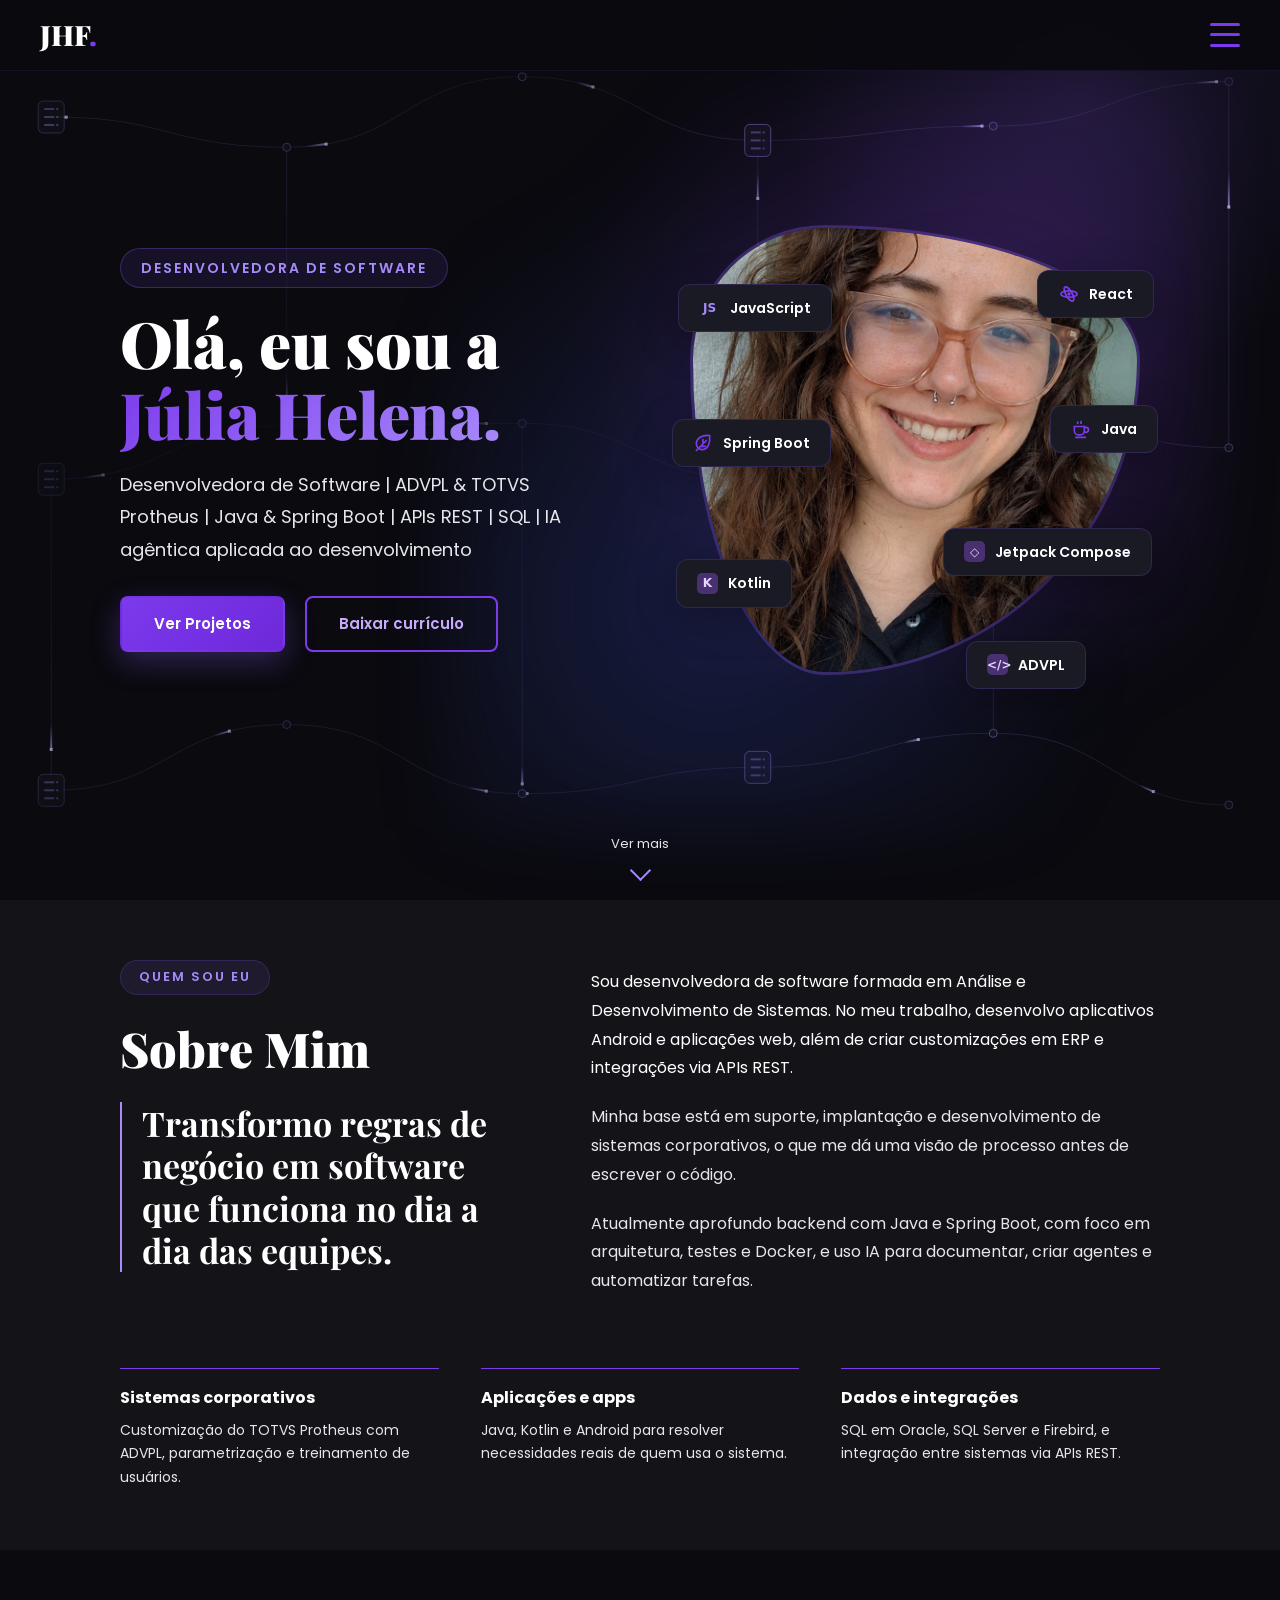
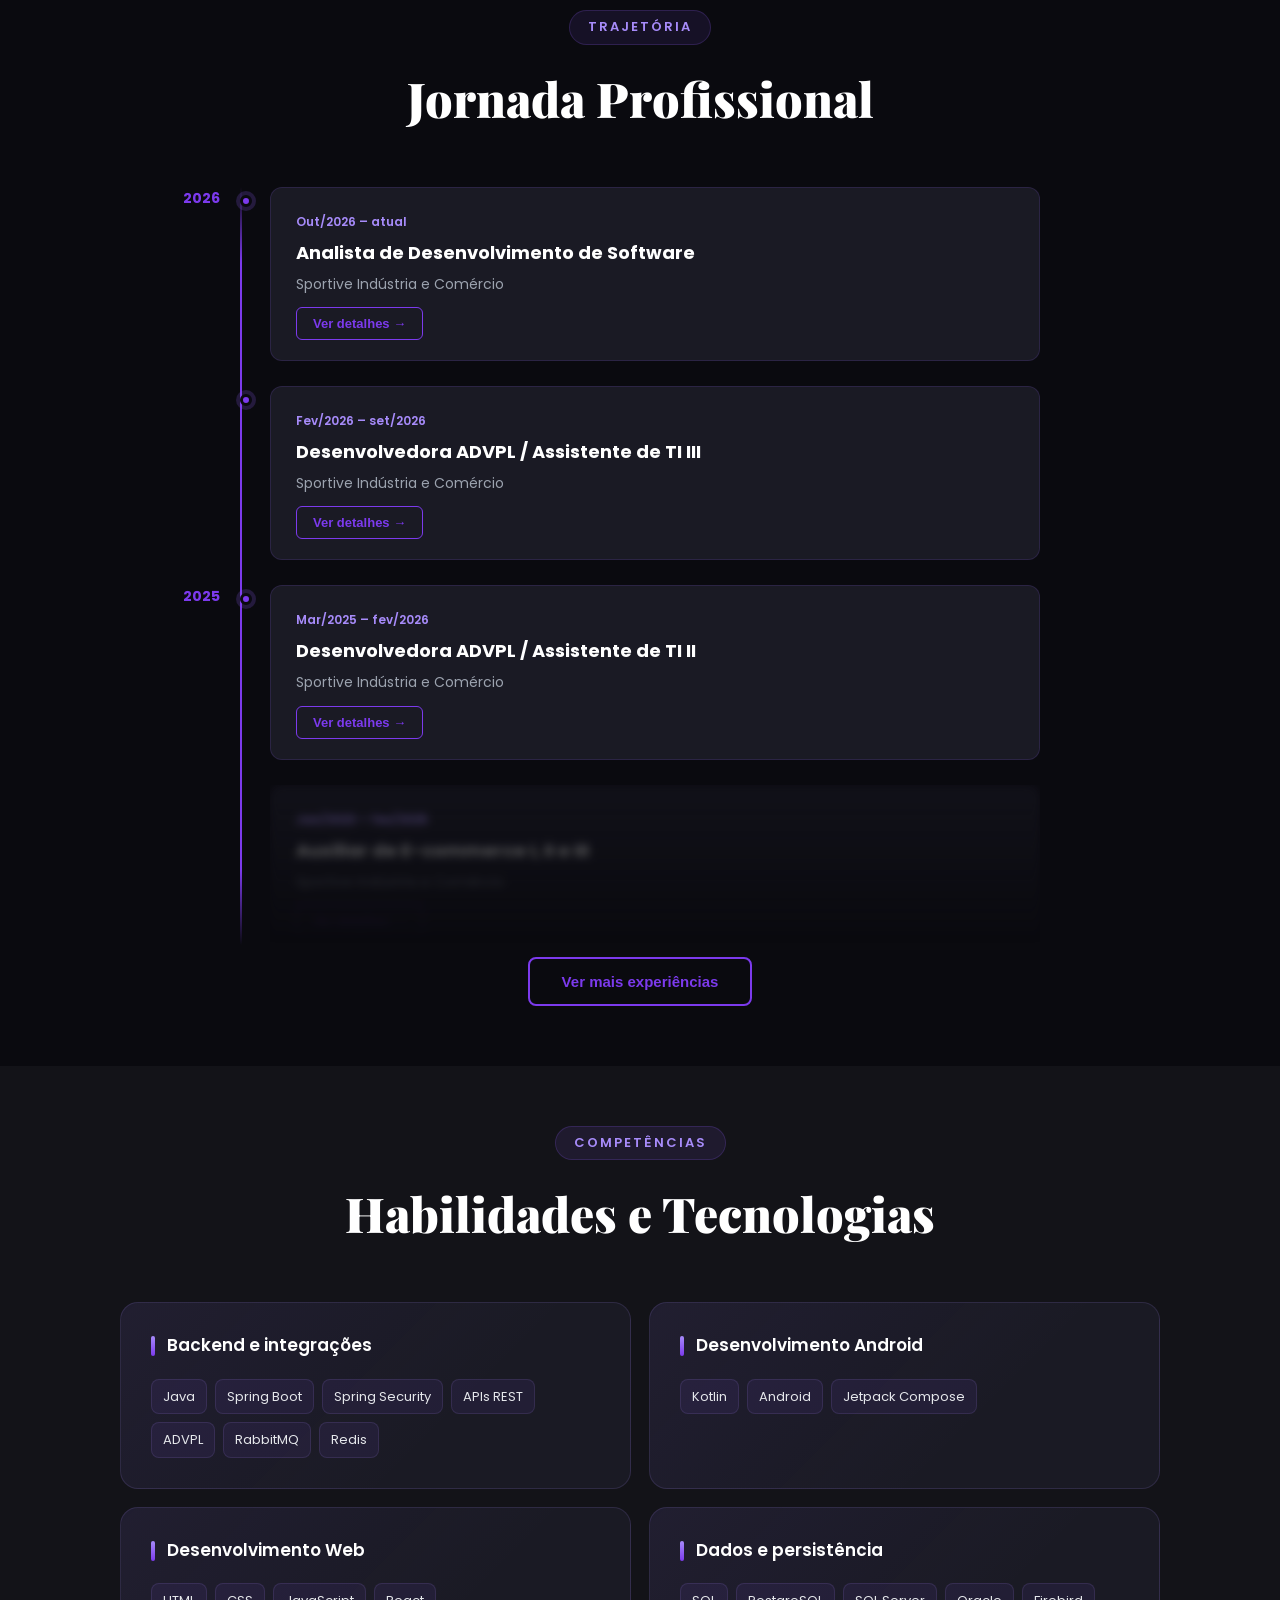
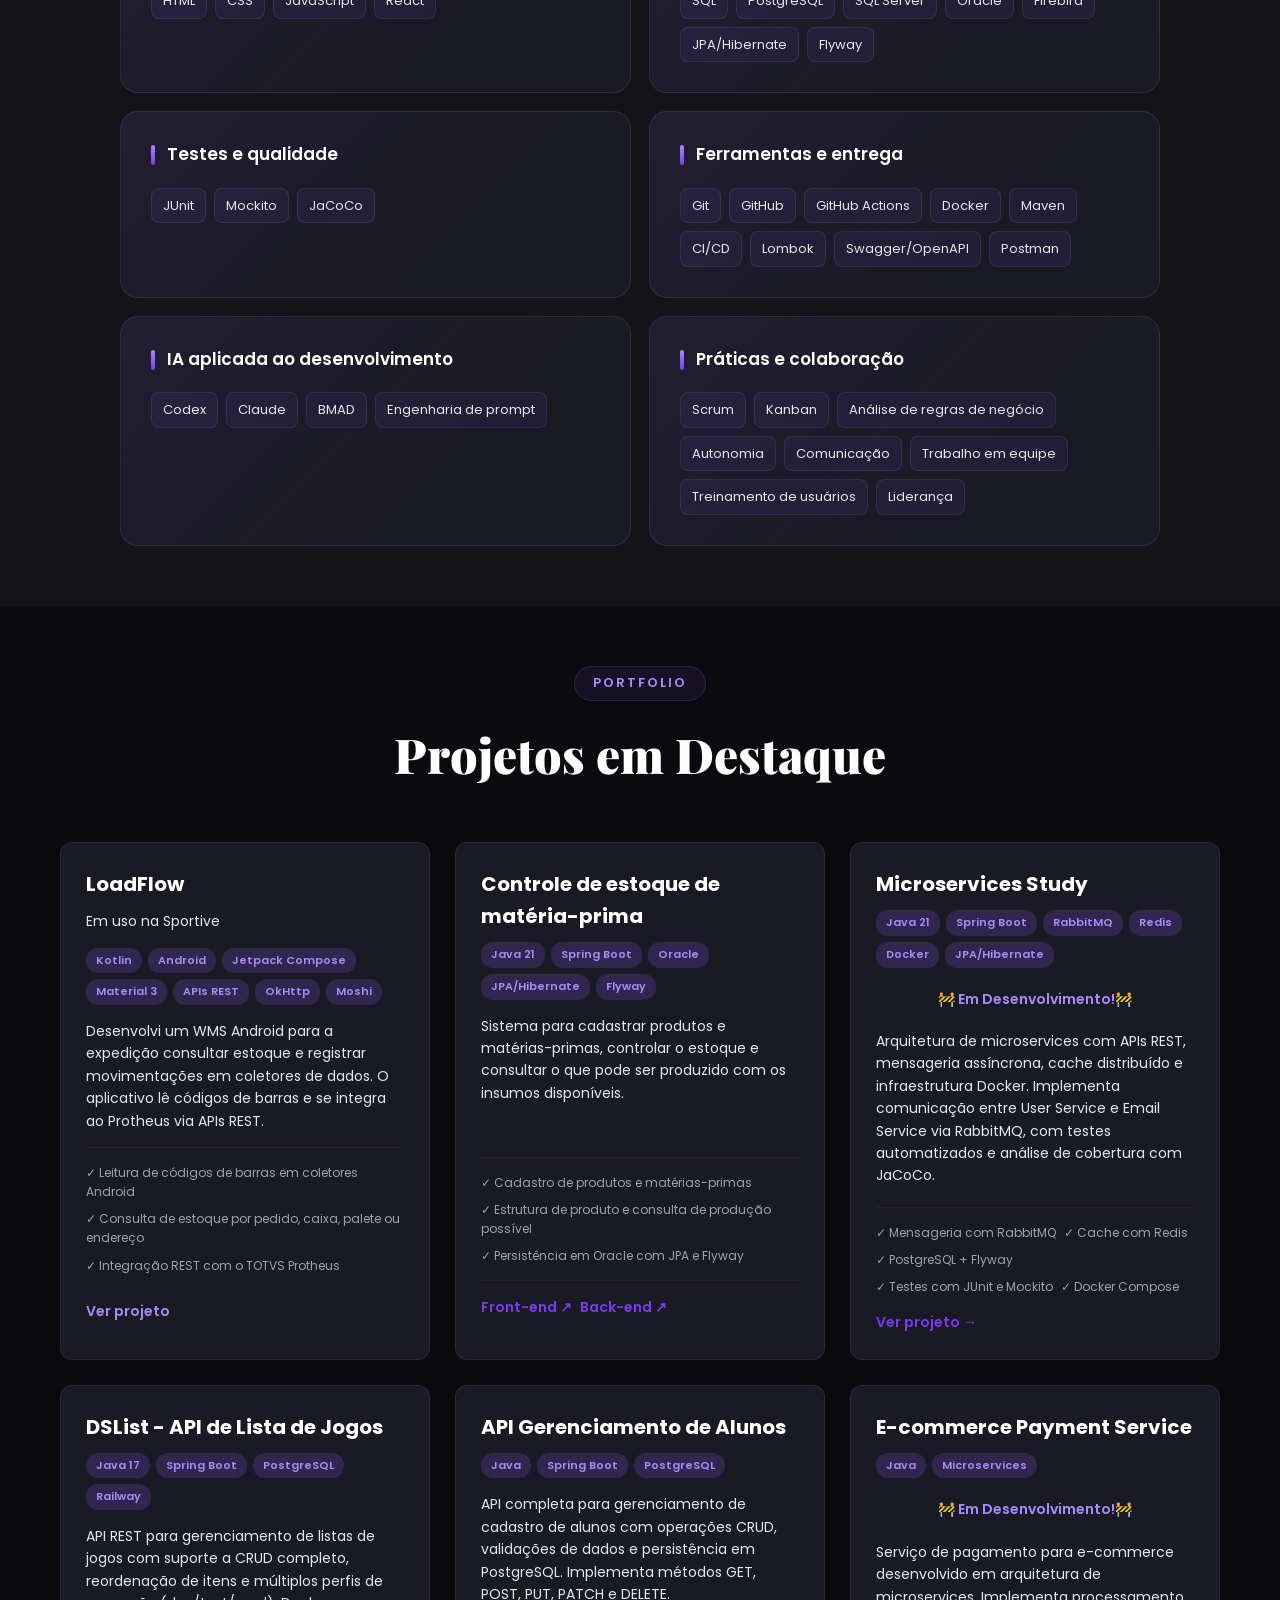
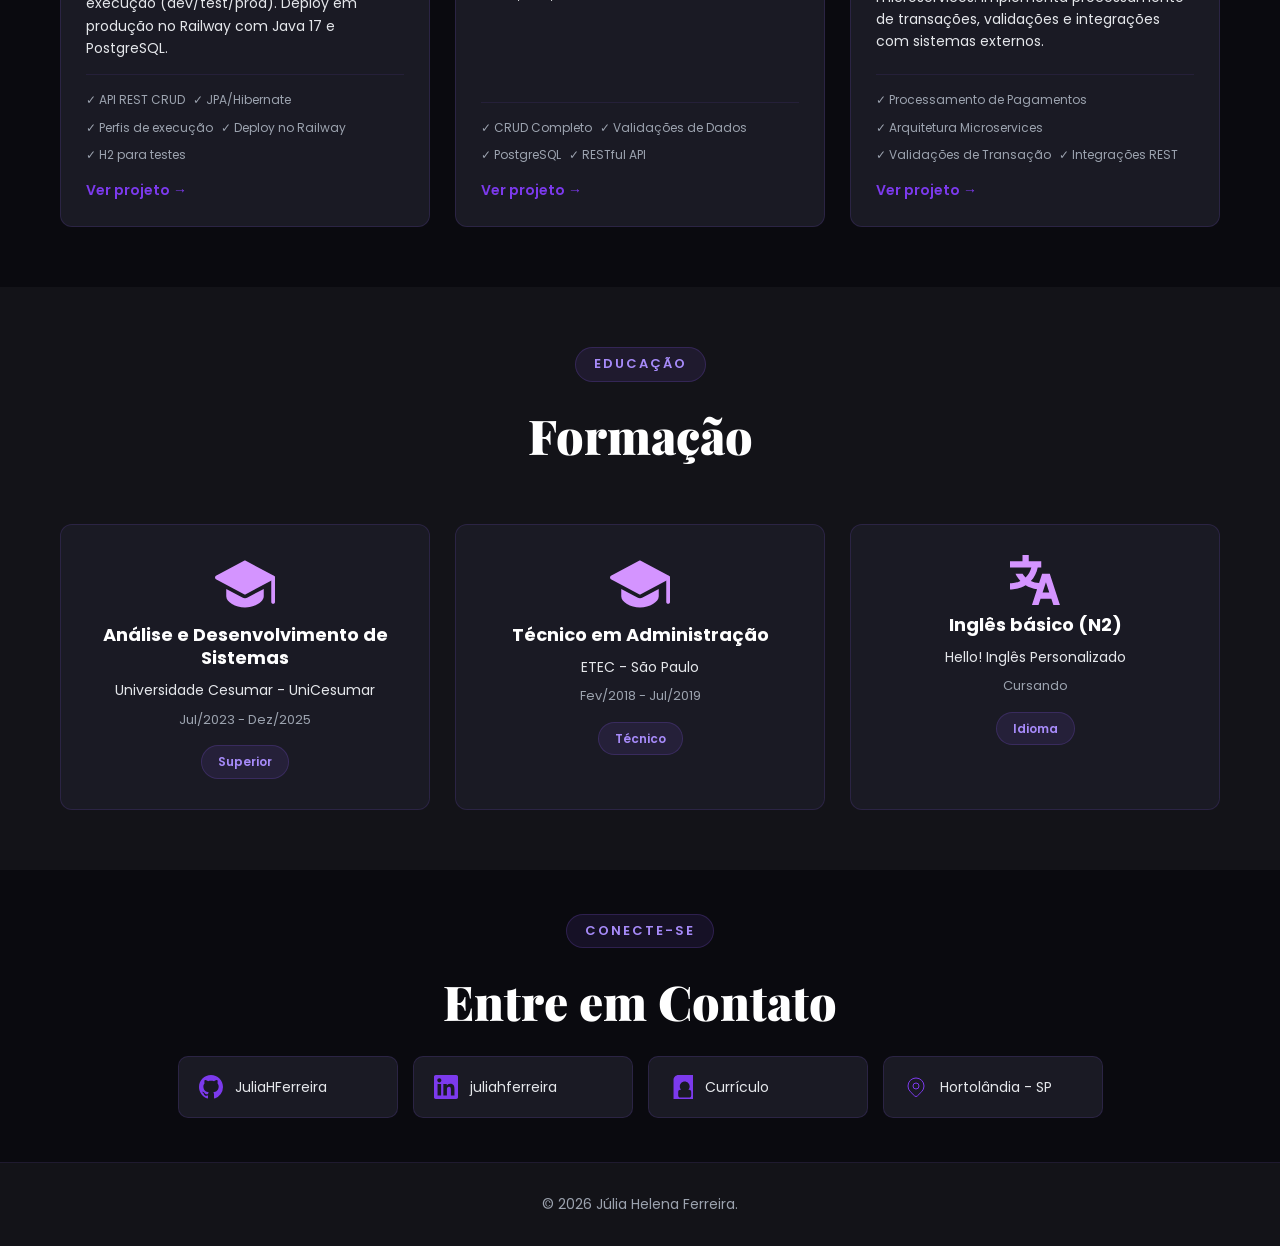
==== commit 13356ba4: "docs(sobre): destaca o desenvolvimento Android e web" ====
--- a/index.html
+++ b/index.html
@@ -107,7 +107,7 @@
                         <p class="sobre-intro">Transformo regras de negócio em software que funciona no dia a dia das equipes.</p>
                     </div>
                     <div class="sobre-content">
-                        <p>Sou desenvolvedora de software formada em Análise e Desenvolvimento de Sistemas. Construo soluções de ponta a ponta: customizações em ERP, integrações via APIs REST, aplicativos Android e aplicações web.</p>
+                        <p>Sou desenvolvedora de software formada em Análise e Desenvolvimento de Sistemas. No meu trabalho, desenvolvo aplicativos Android e aplicações web, além de criar customizações em ERP e integrações via APIs REST.</p>
                         <p>Minha base está em suporte, implantação e desenvolvimento de sistemas corporativos, o que me dá uma visão de processo antes de escrever o código.</p>
                         <p>Atualmente aprofundo backend com Java e Spring Boot, com foco em arquitetura, testes e Docker, e uso IA para documentar, criar agentes e automatizar tarefas.</p>
                     </div>
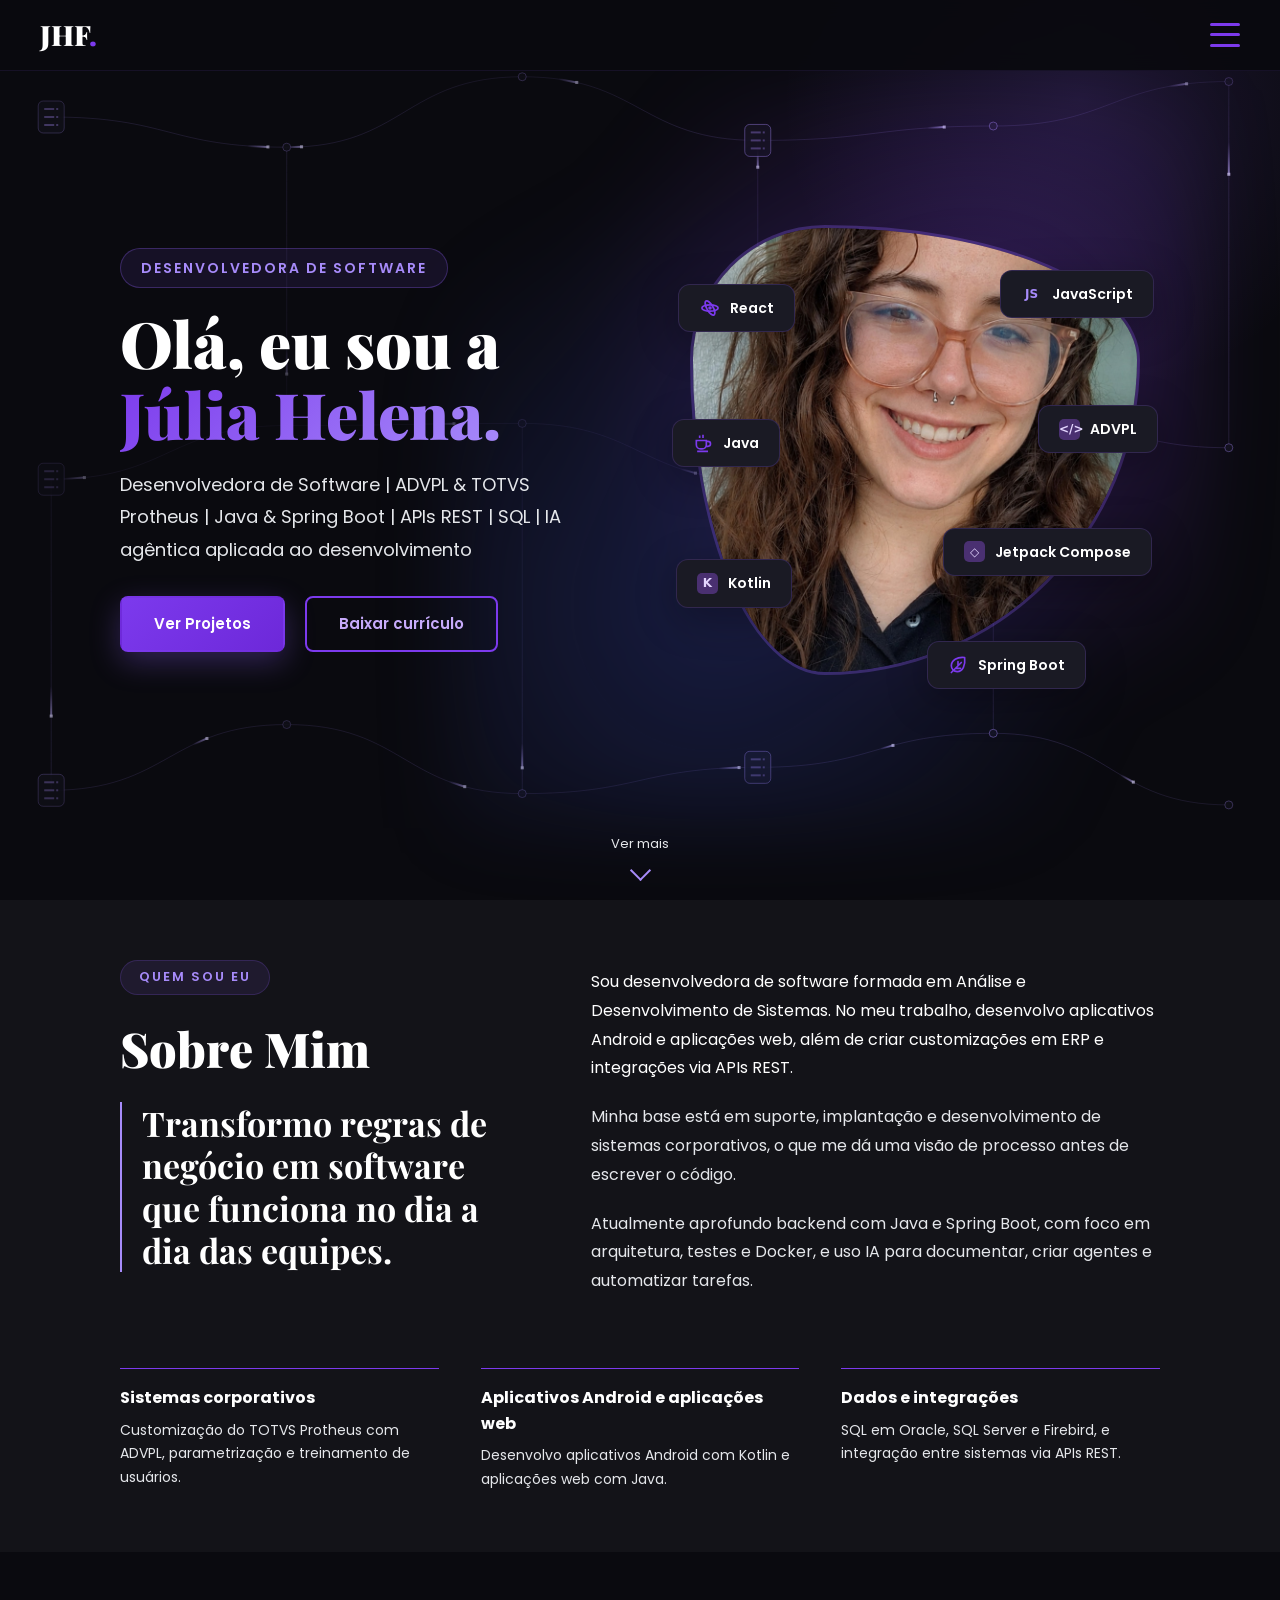
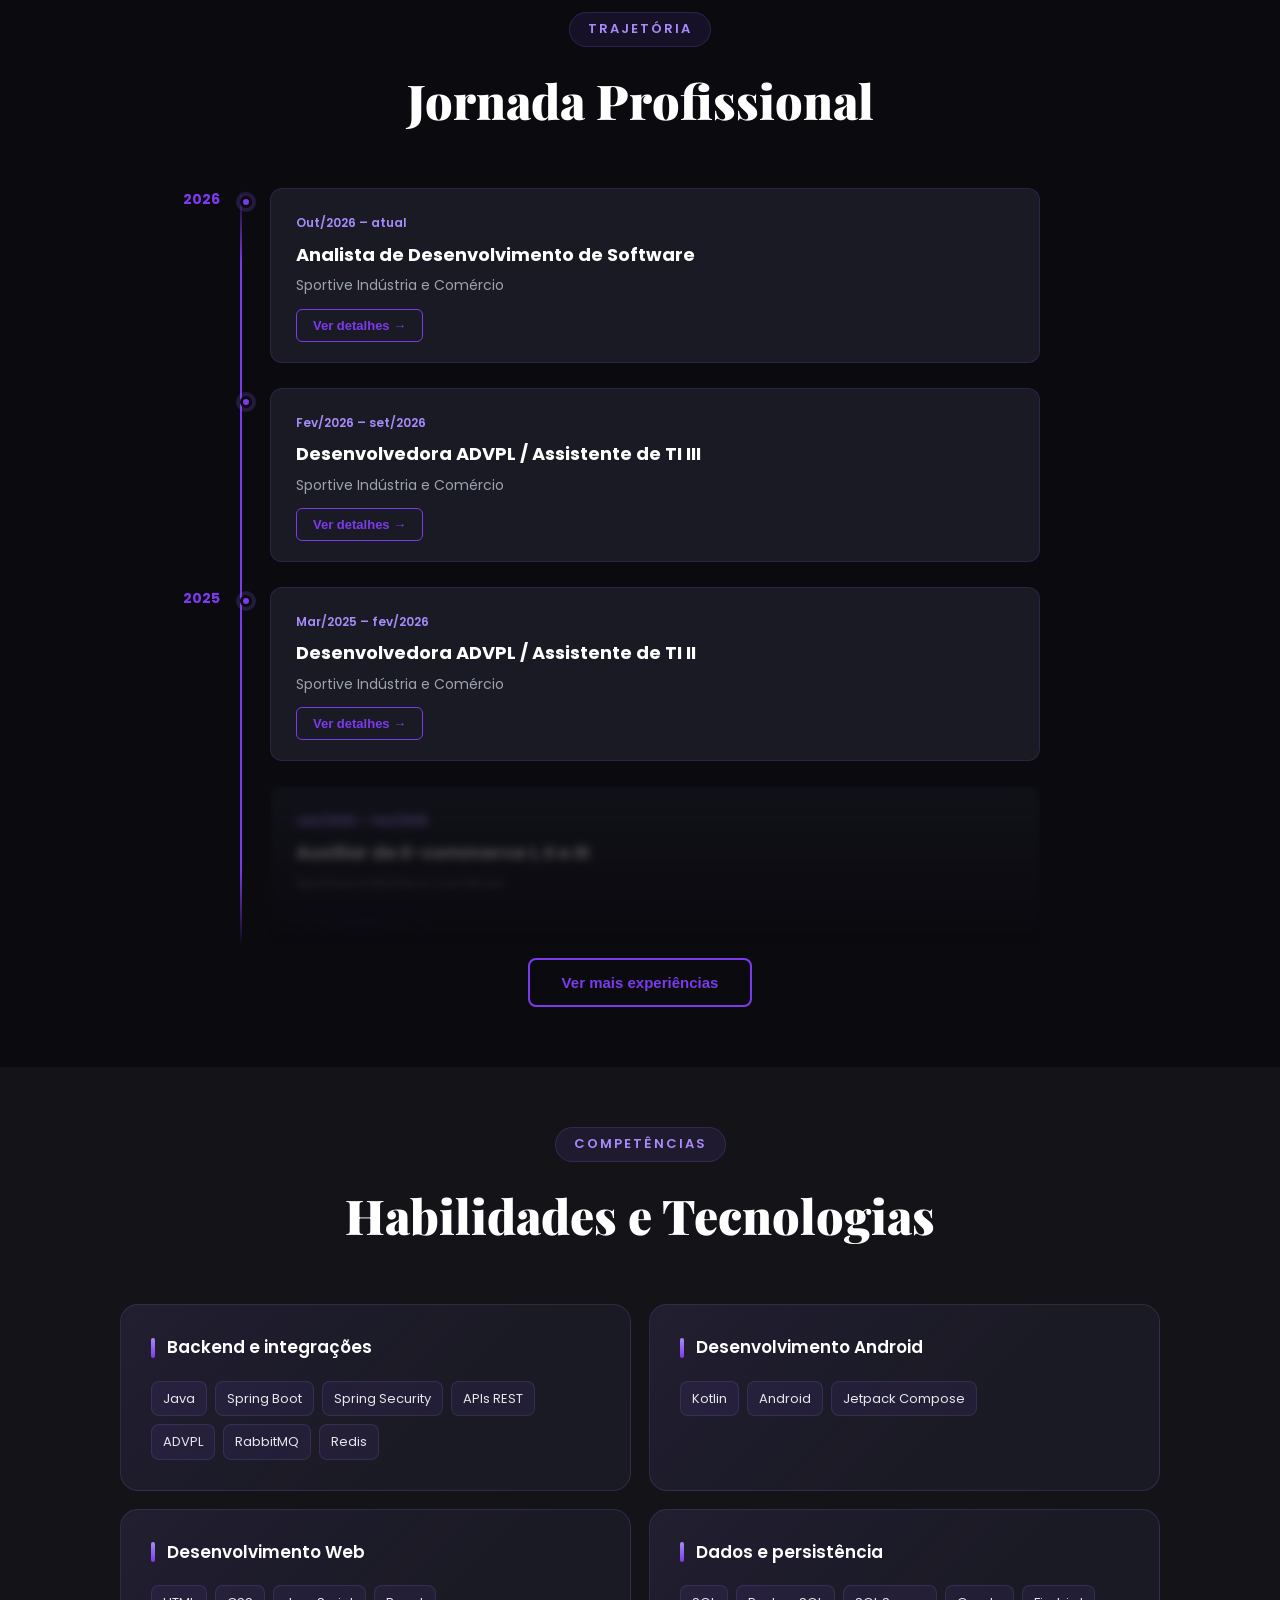
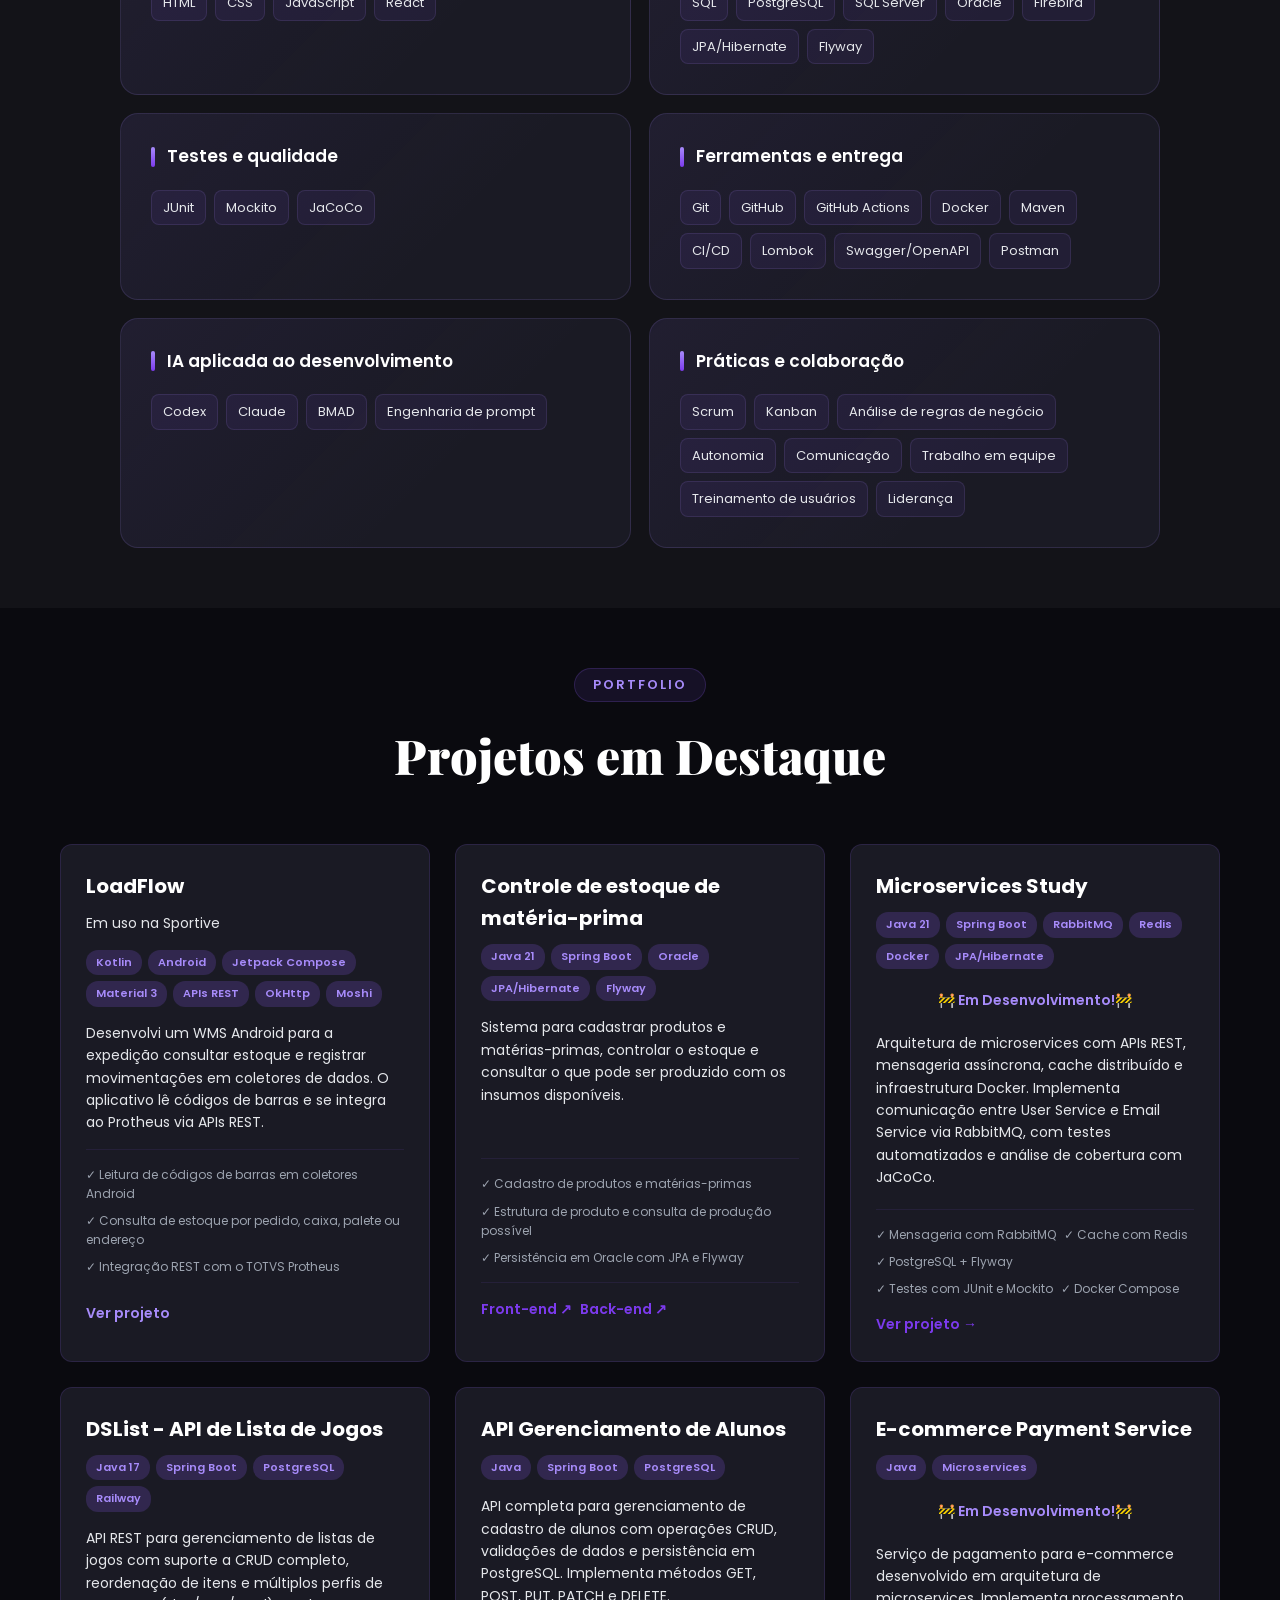
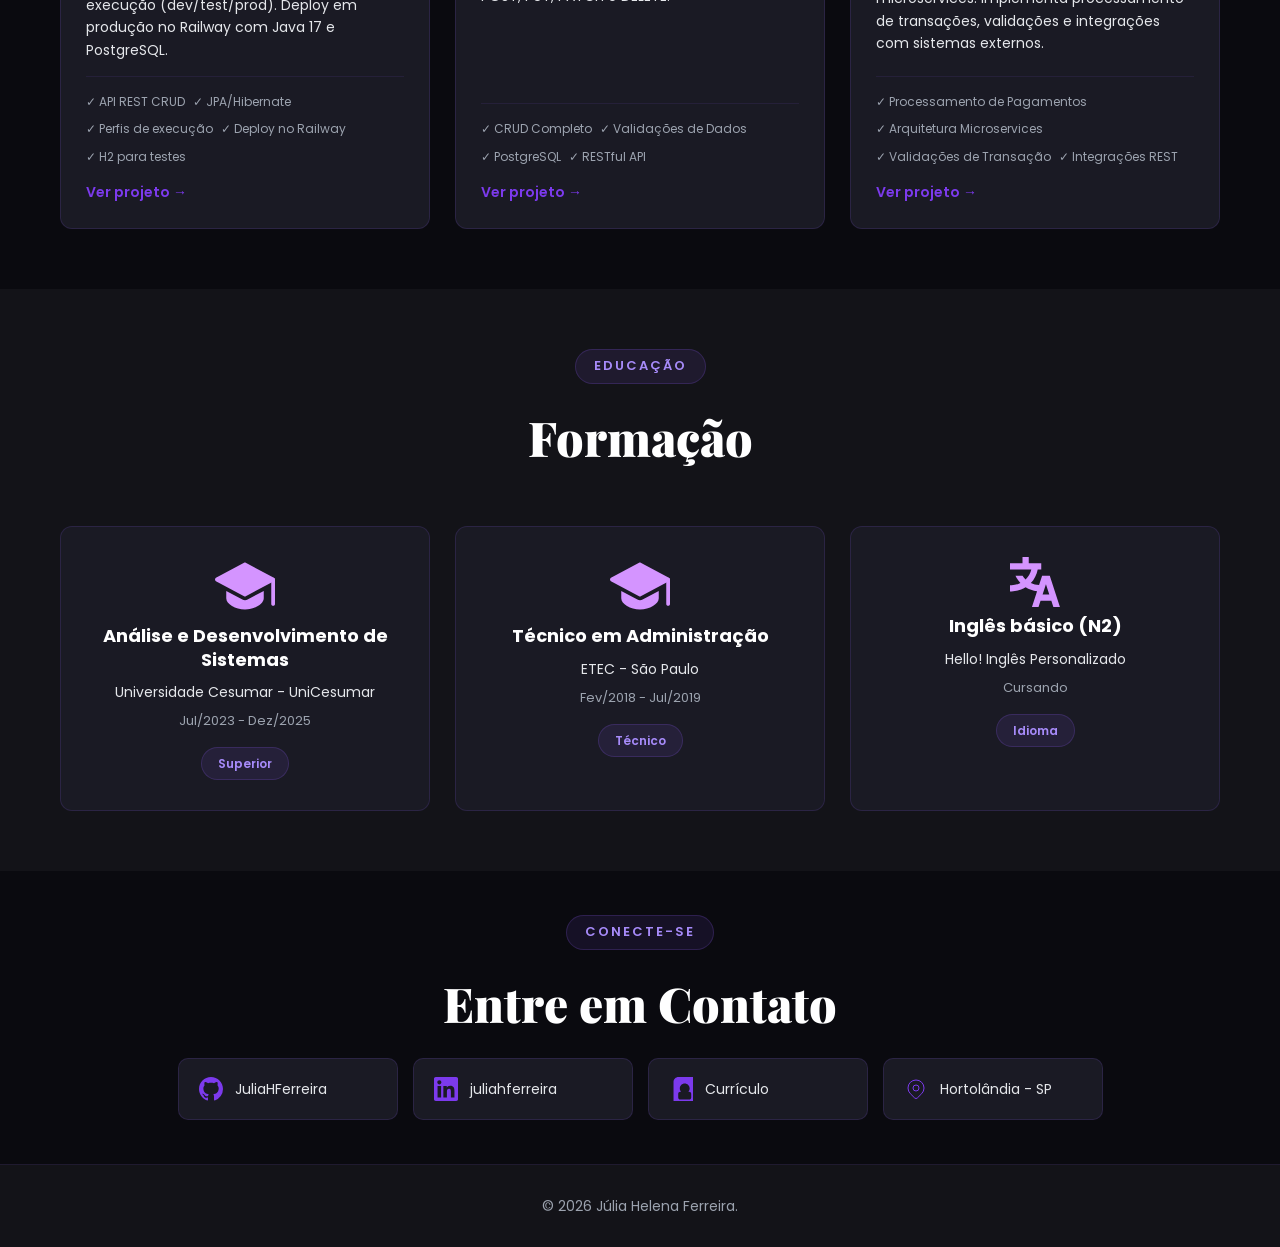
==== commit 979e477d: "docs(sobre): explicita Android e web no destaque" ====
--- a/index.html
+++ b/index.html
@@ -118,8 +118,8 @@
                         <p>Customização do TOTVS Protheus com ADVPL, parametrização e treinamento de usuários.</p>
                     </div>
                     <div>
-                        <h3>Aplicações e apps</h3>
-                        <p>Java, Kotlin e Android para resolver necessidades reais de quem usa o sistema.</p>
+                        <h3>Aplicativos Android e aplicações web</h3>
+                        <p>Desenvolvo aplicativos Android com Kotlin e aplicações web com Java.</p>
                     </div>
                     <div>
                         <h3>Dados e integrações</h3>
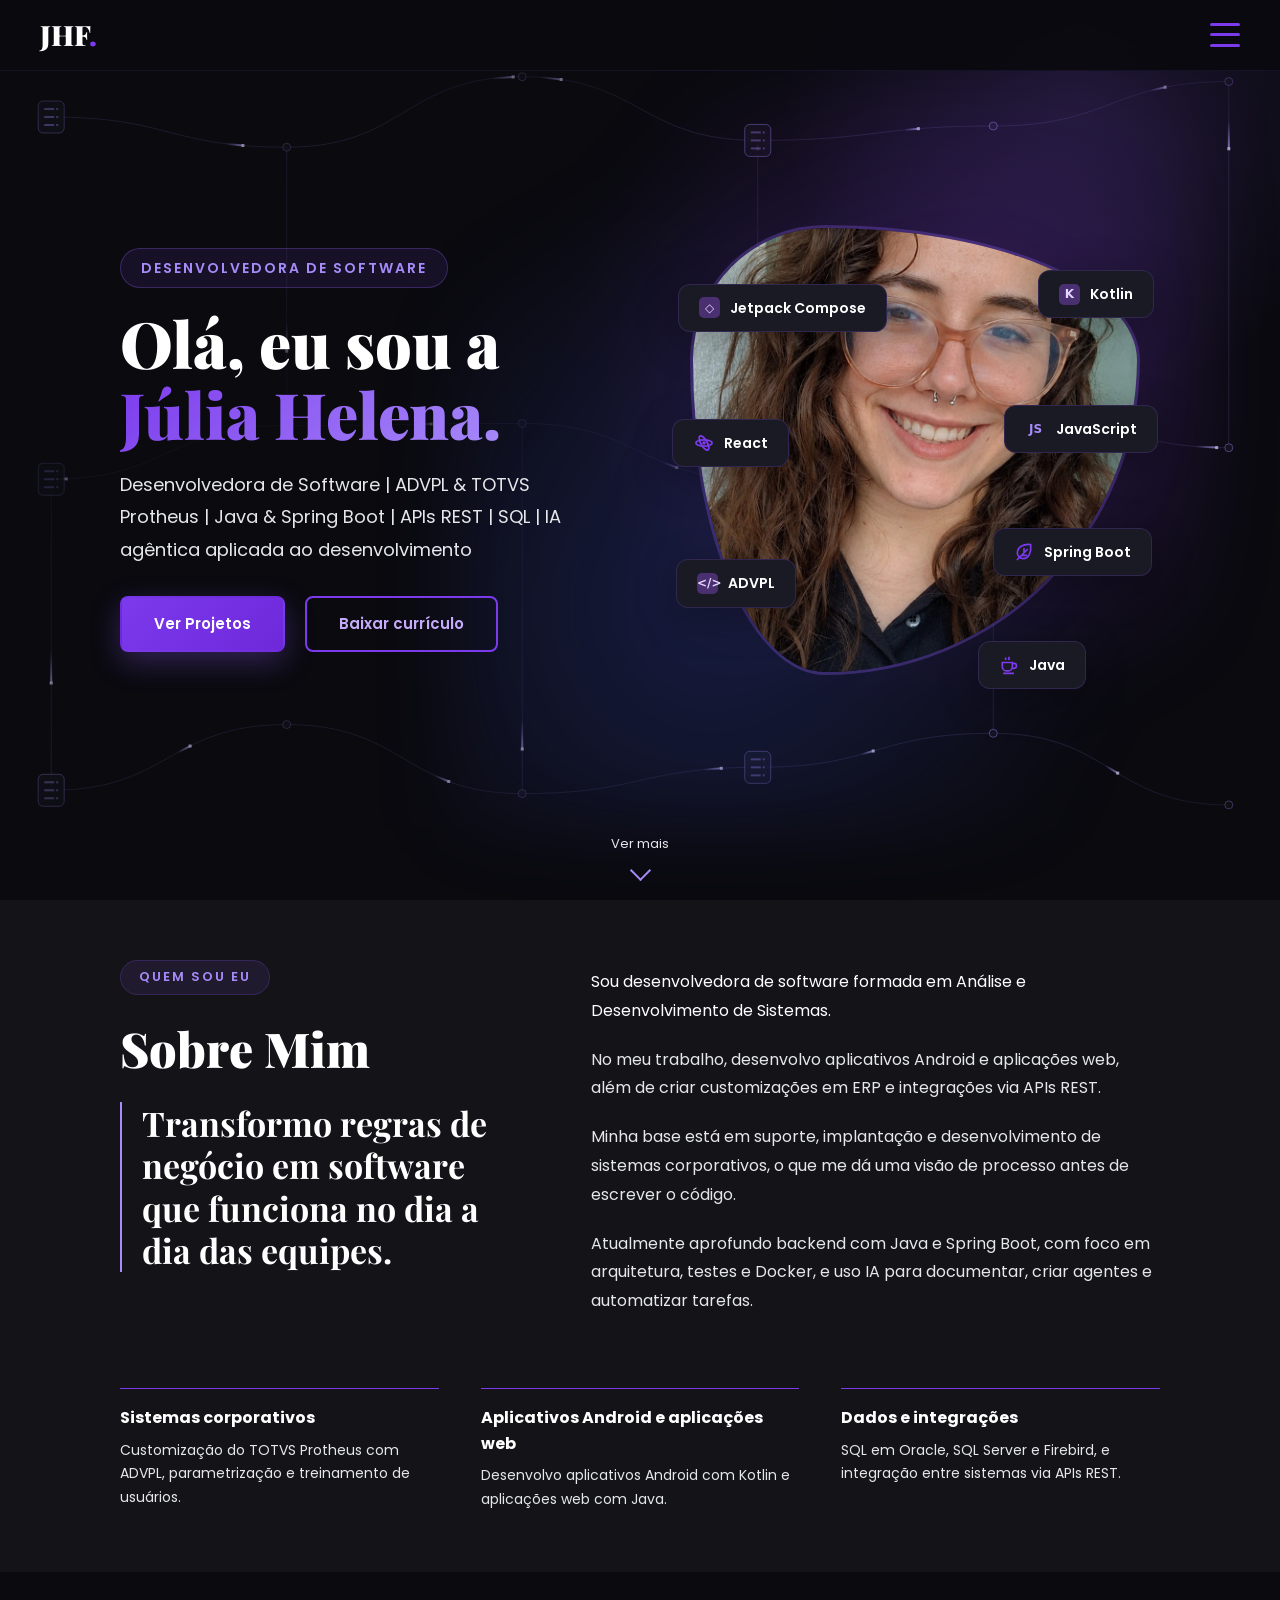
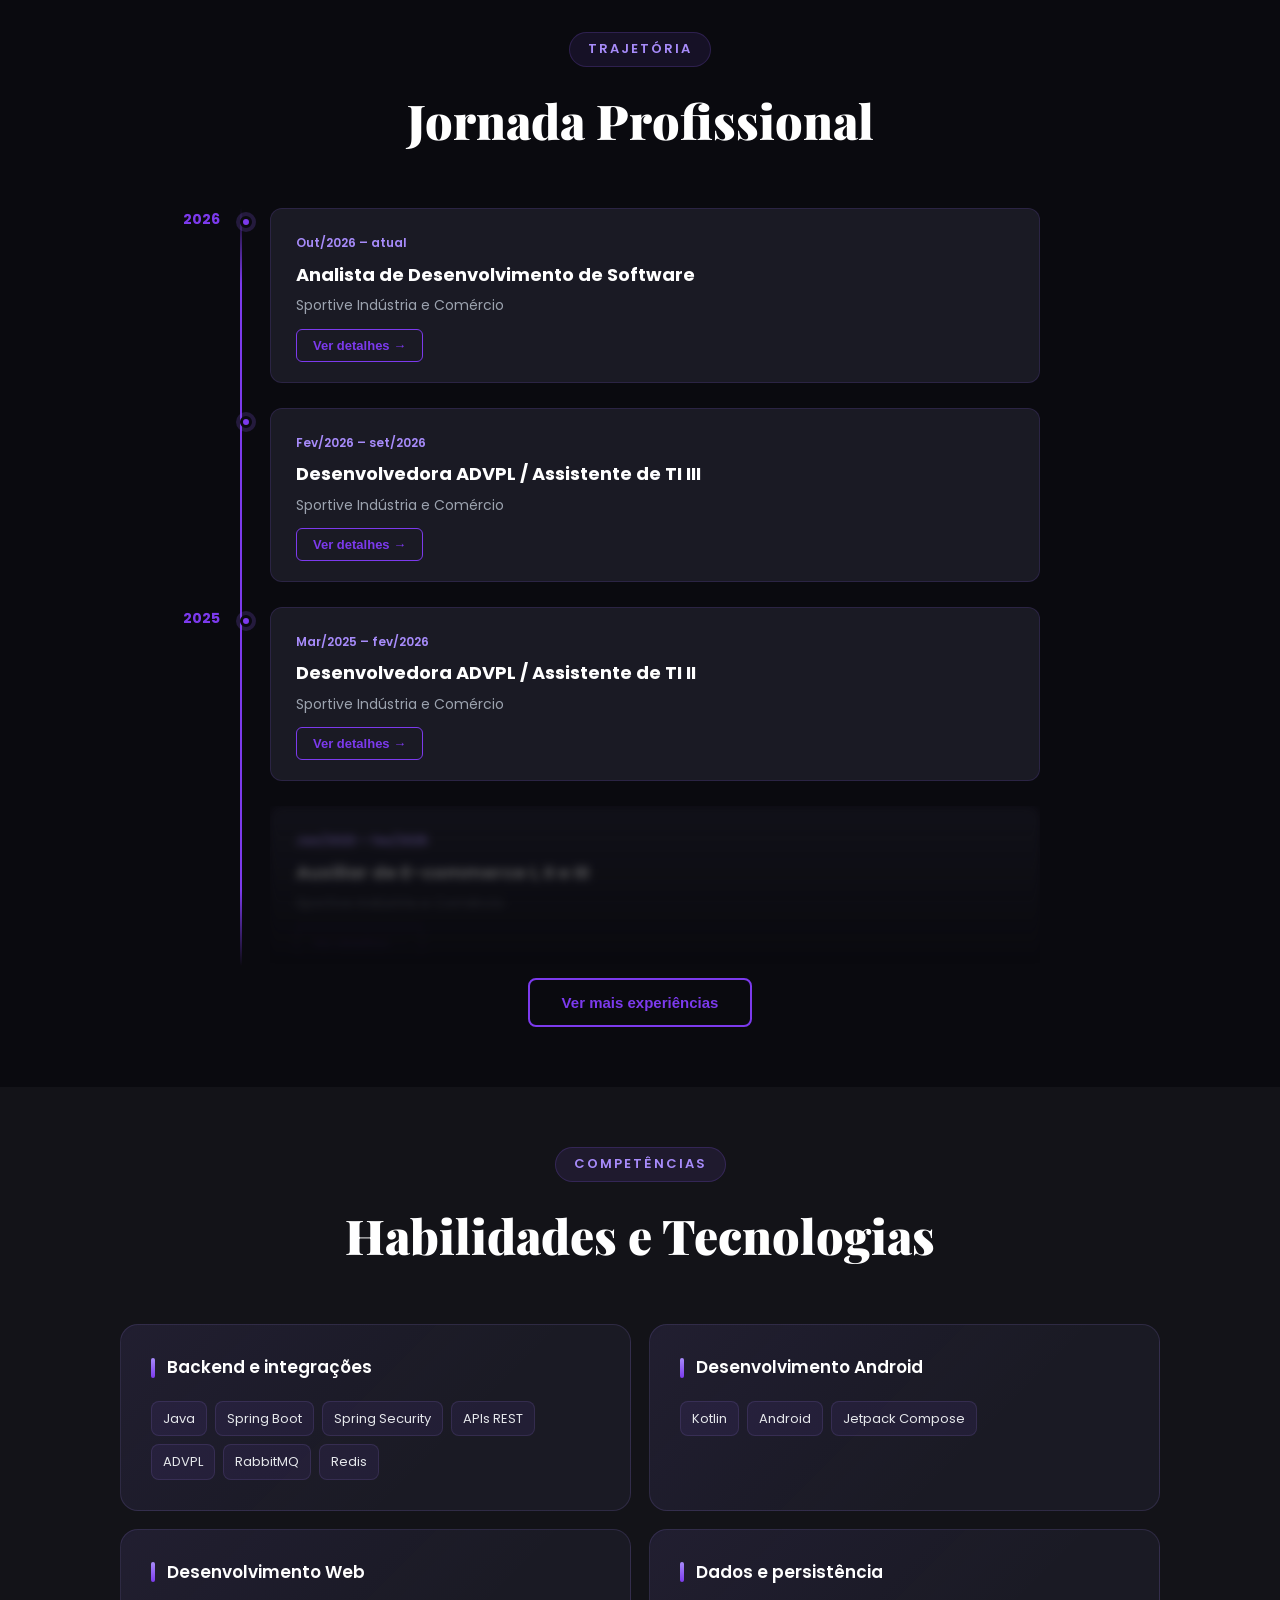
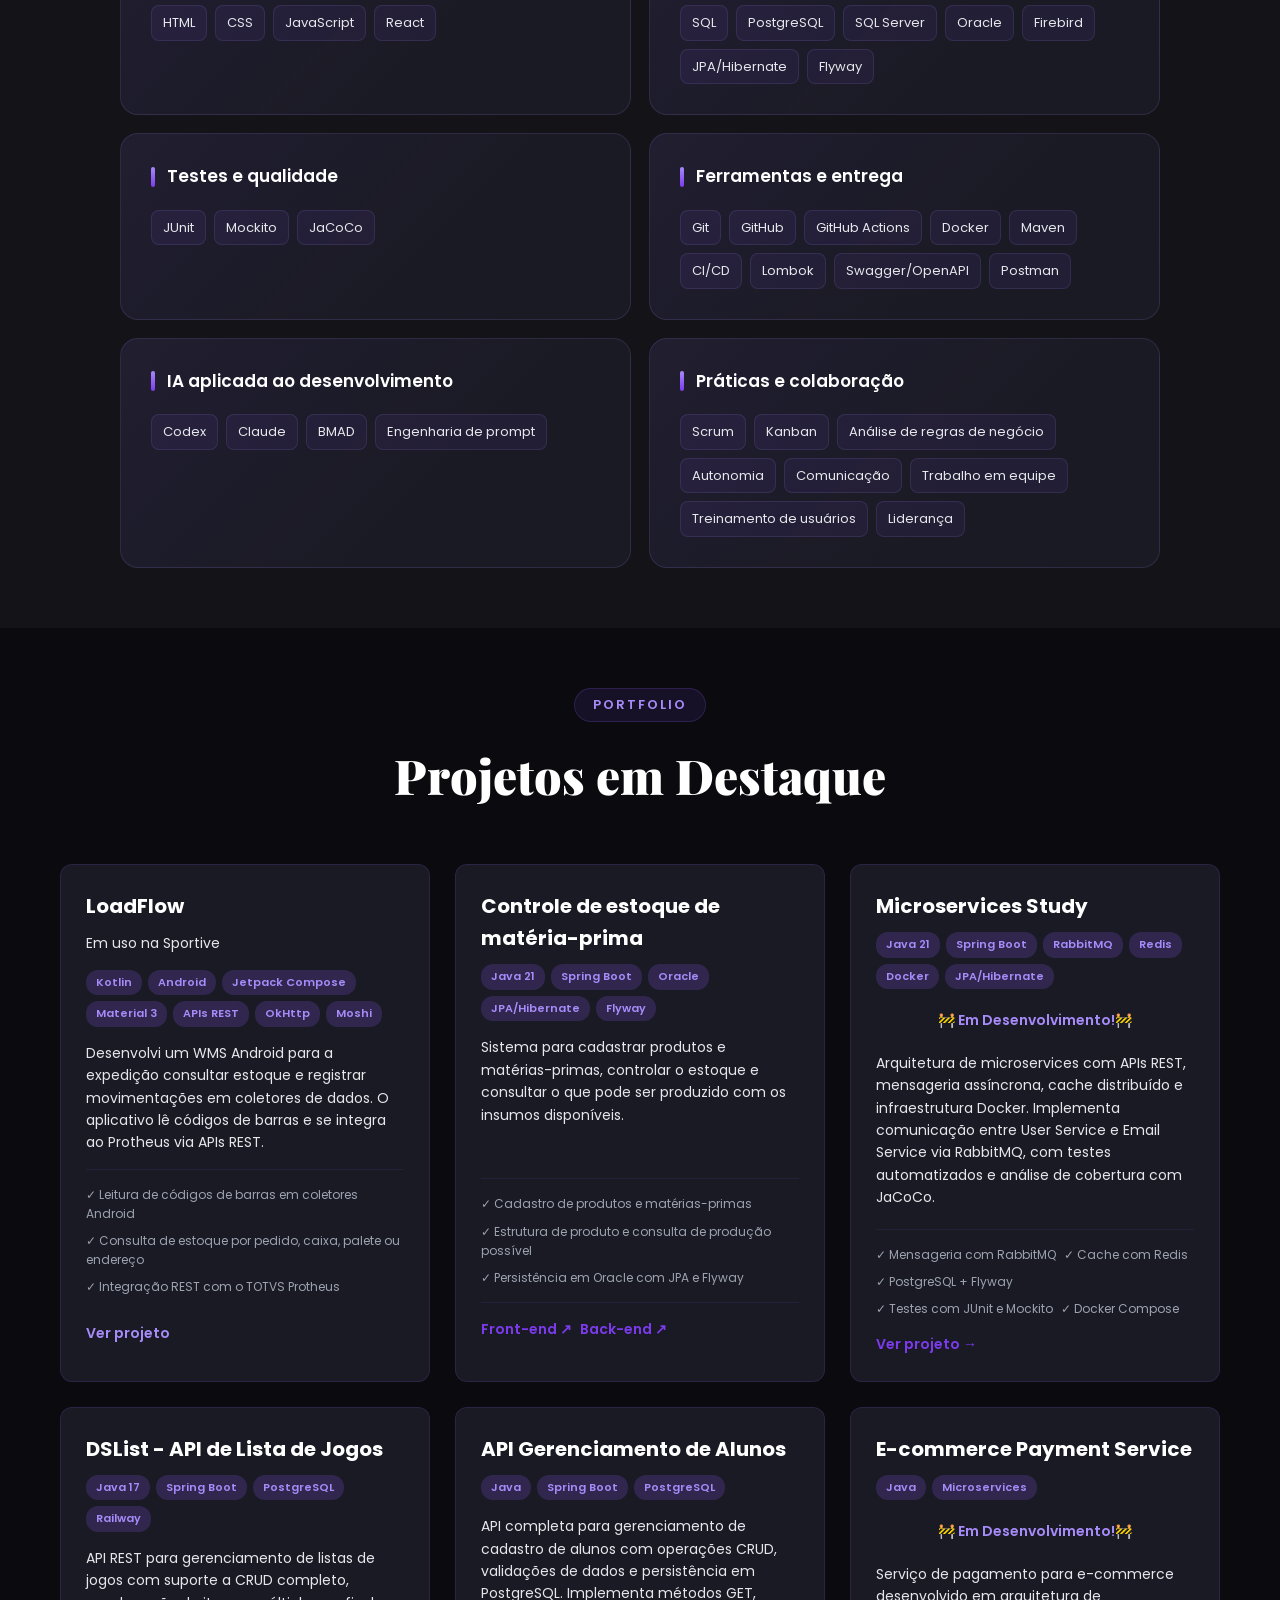
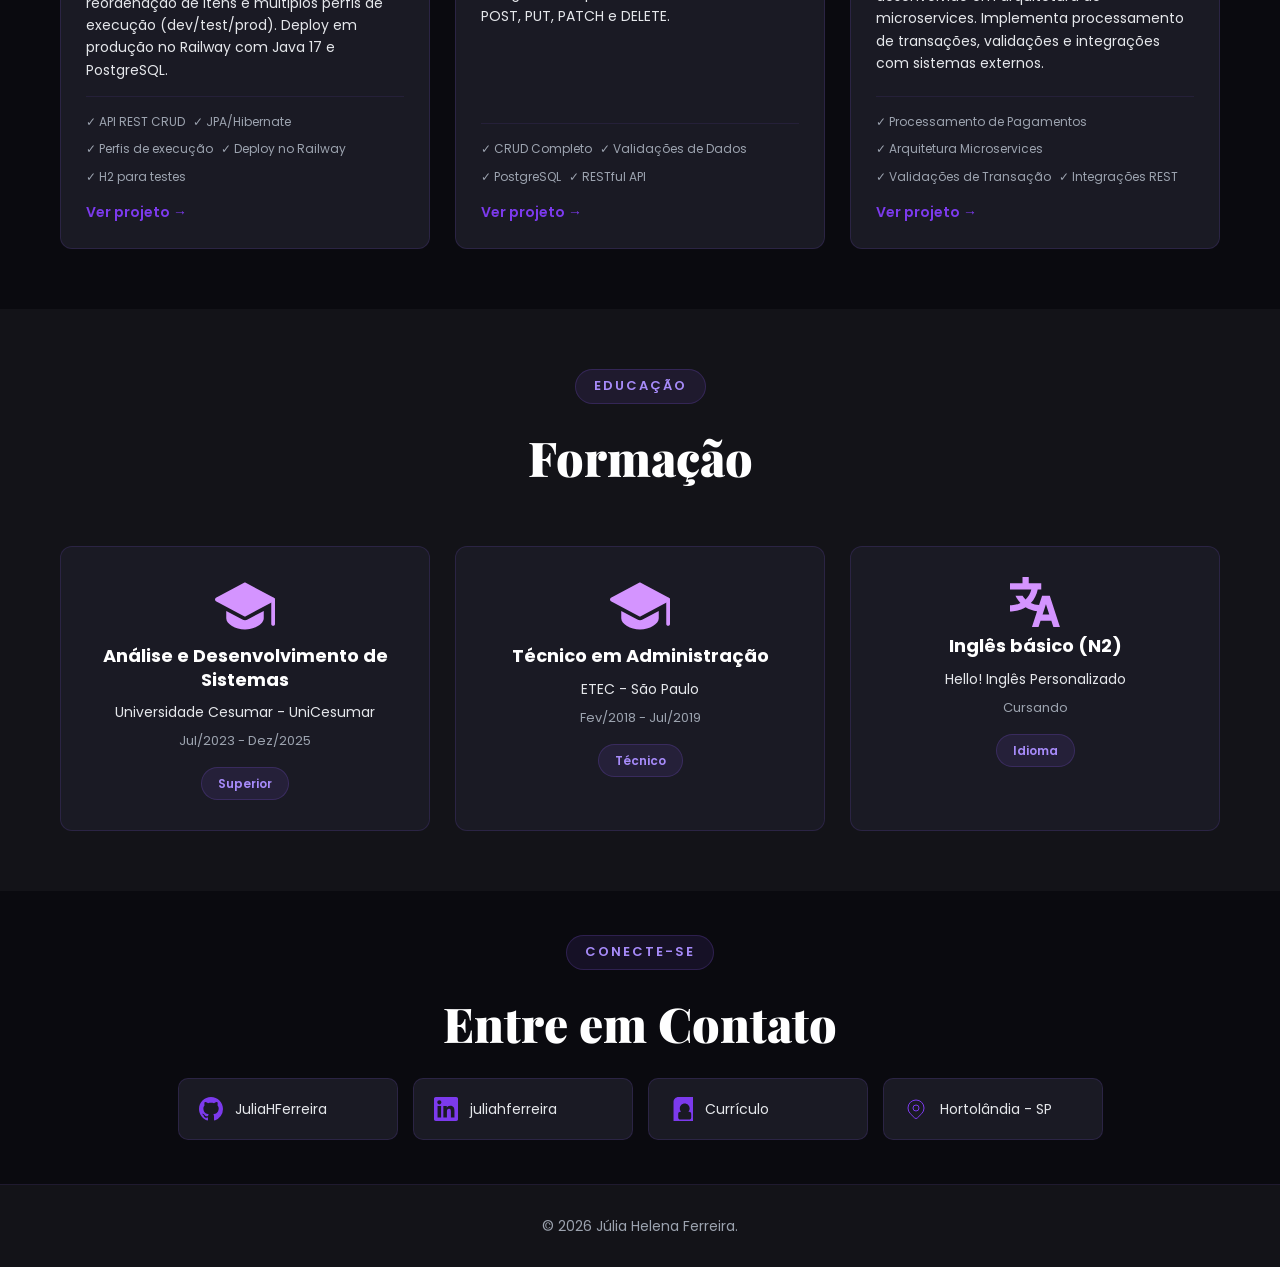
==== commit 4ba830b2: "docs(sobre): separa o parágrafo sobre atuação profissional" ====
--- a/index.html
+++ b/index.html
@@ -107,7 +107,8 @@
                         <p class="sobre-intro">Transformo regras de negócio em software que funciona no dia a dia das equipes.</p>
                     </div>
                     <div class="sobre-content">
-                        <p>Sou desenvolvedora de software formada em Análise e Desenvolvimento de Sistemas. No meu trabalho, desenvolvo aplicativos Android e aplicações web, além de criar customizações em ERP e integrações via APIs REST.</p>
+                        <p>Sou desenvolvedora de software formada em Análise e Desenvolvimento de Sistemas.</p>
+                        <p>No meu trabalho, desenvolvo aplicativos Android e aplicações web, além de criar customizações em ERP e integrações via APIs REST.</p>
                         <p>Minha base está em suporte, implantação e desenvolvimento de sistemas corporativos, o que me dá uma visão de processo antes de escrever o código.</p>
                         <p>Atualmente aprofundo backend com Java e Spring Boot, com foco em arquitetura, testes e Docker, e uso IA para documentar, criar agentes e automatizar tarefas.</p>
                     </div>
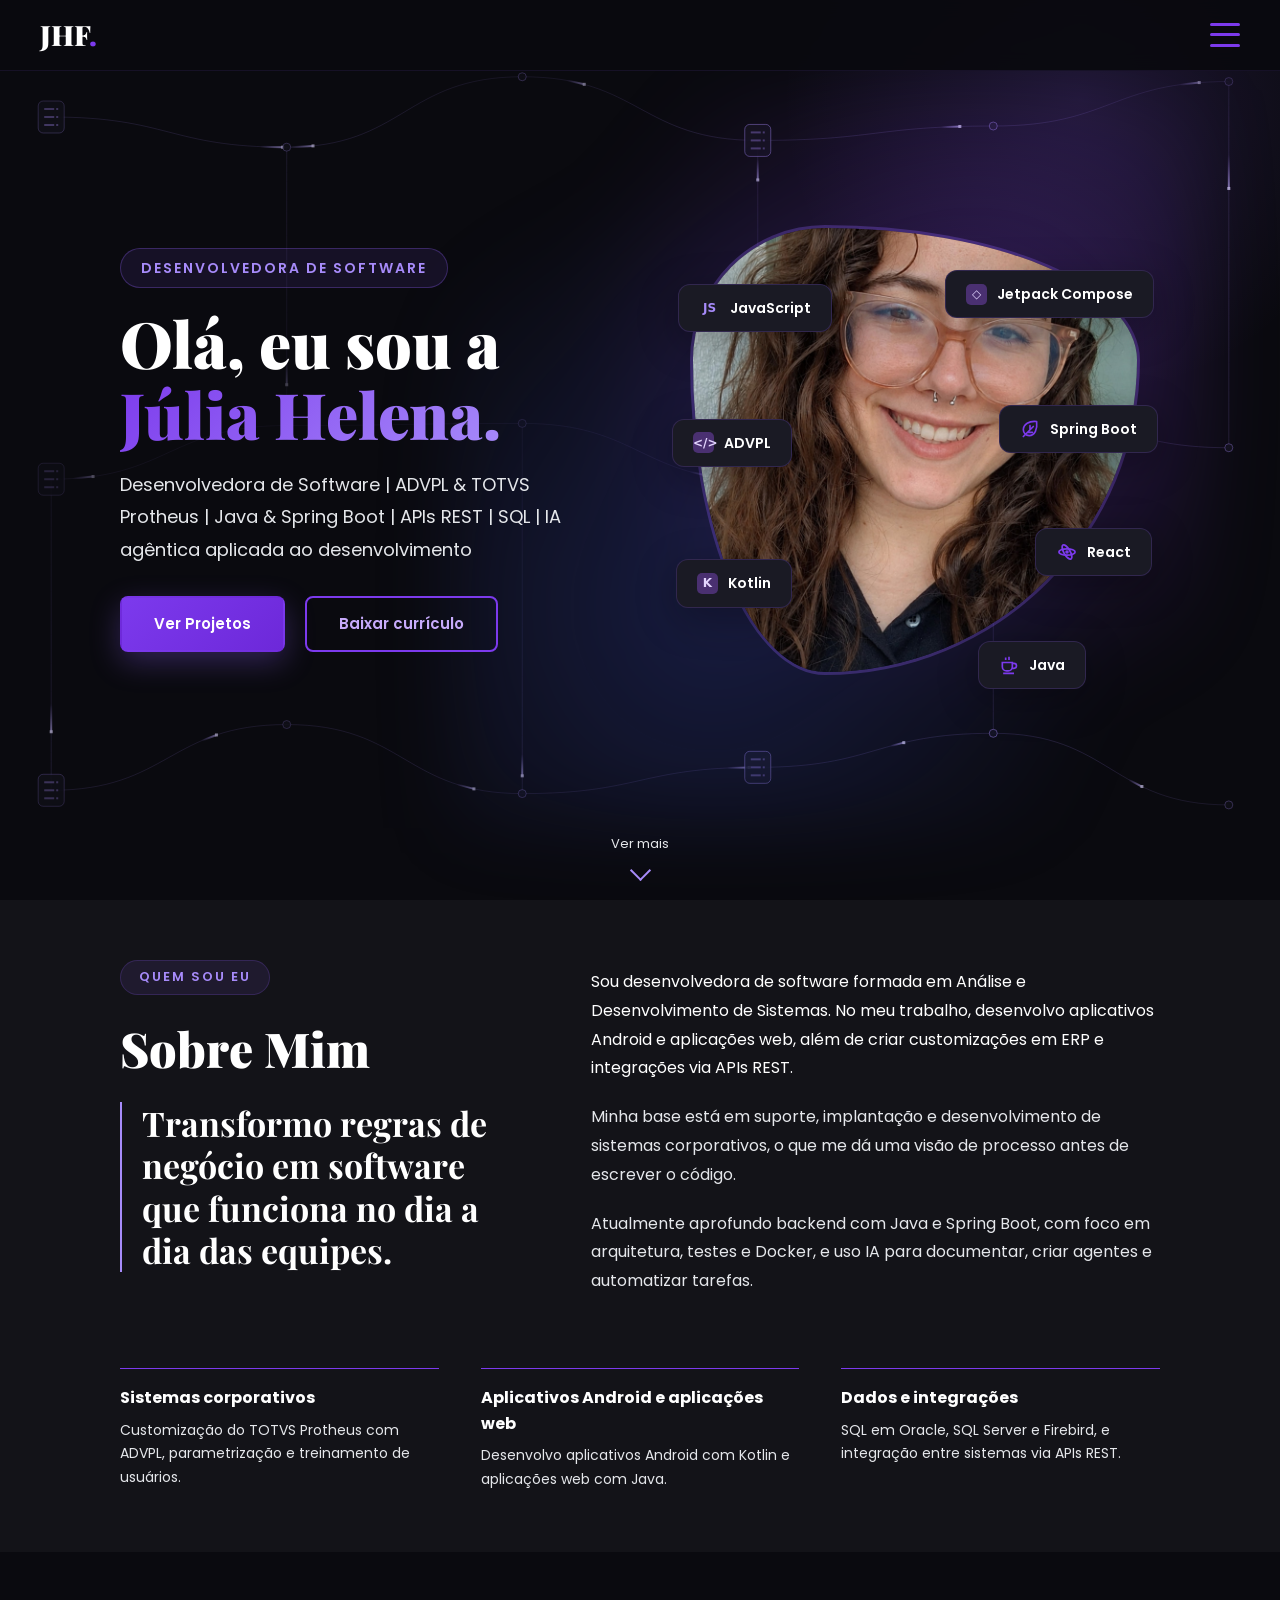
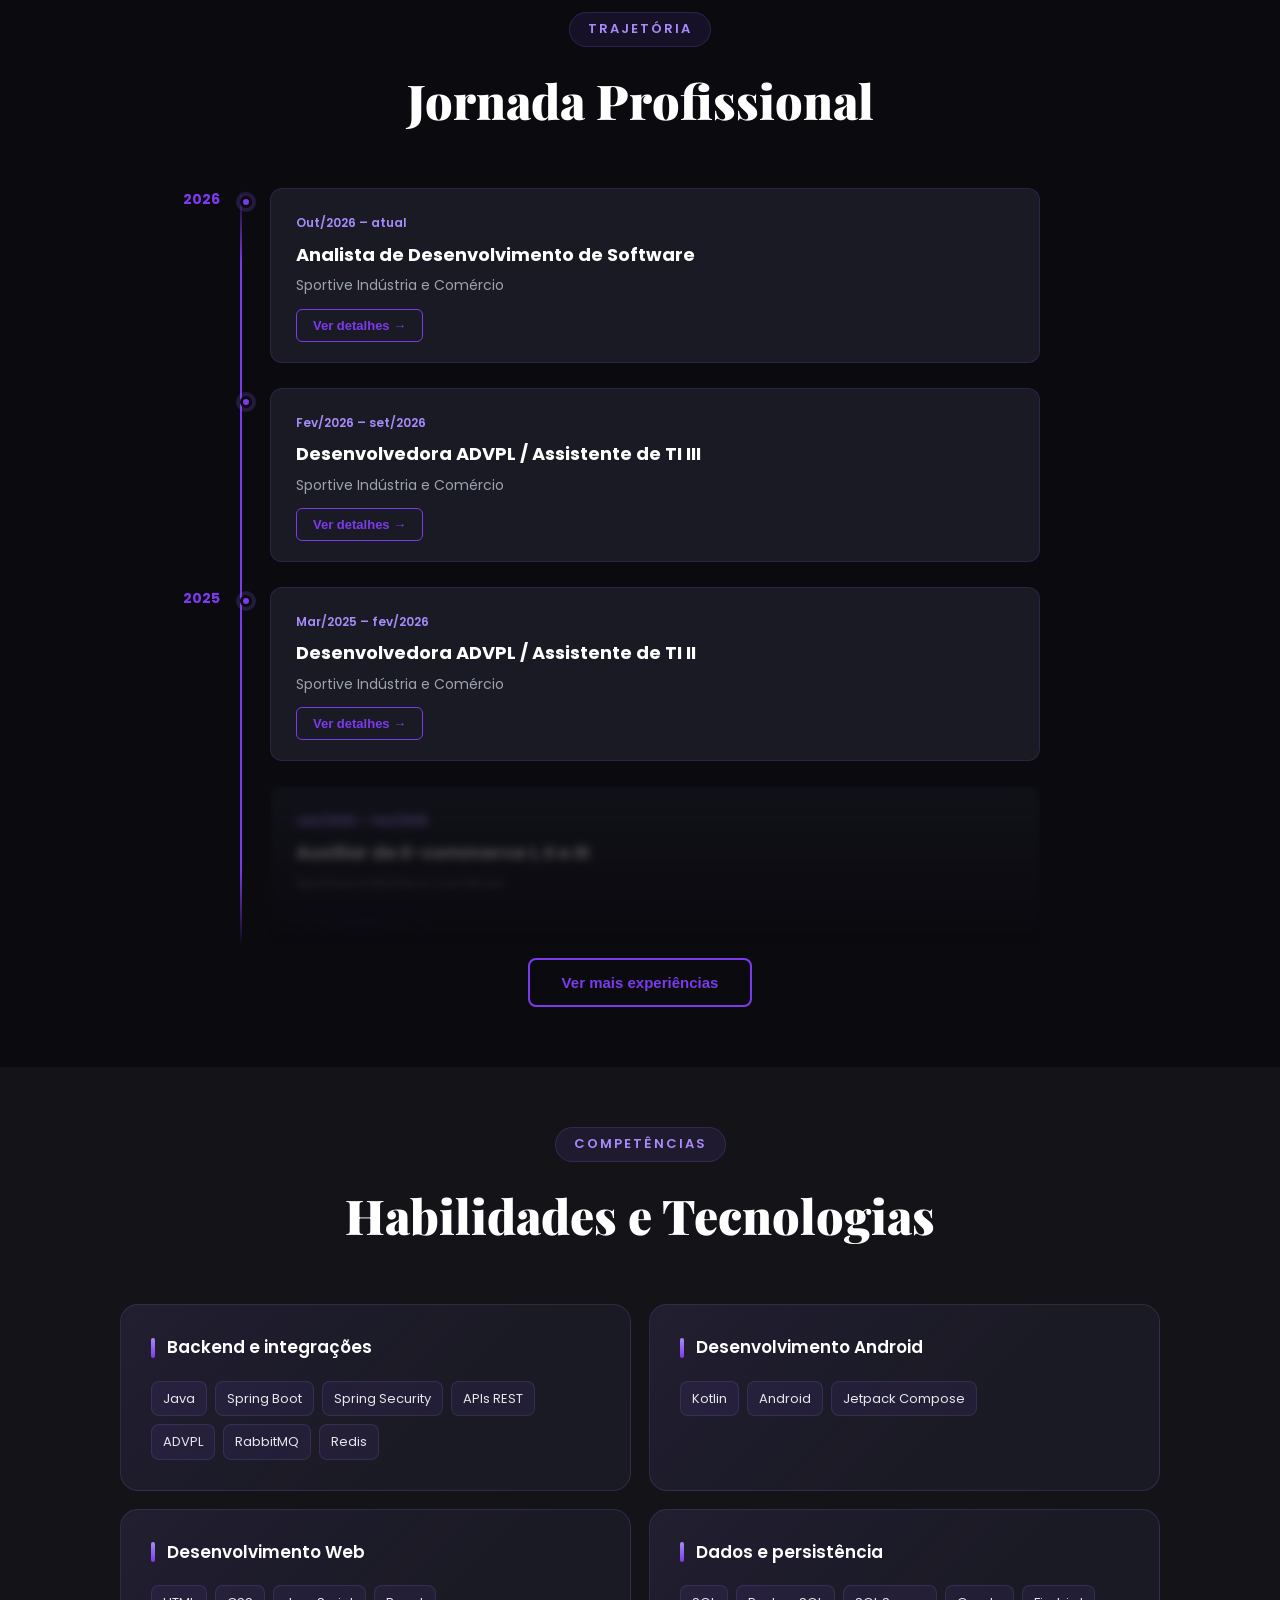
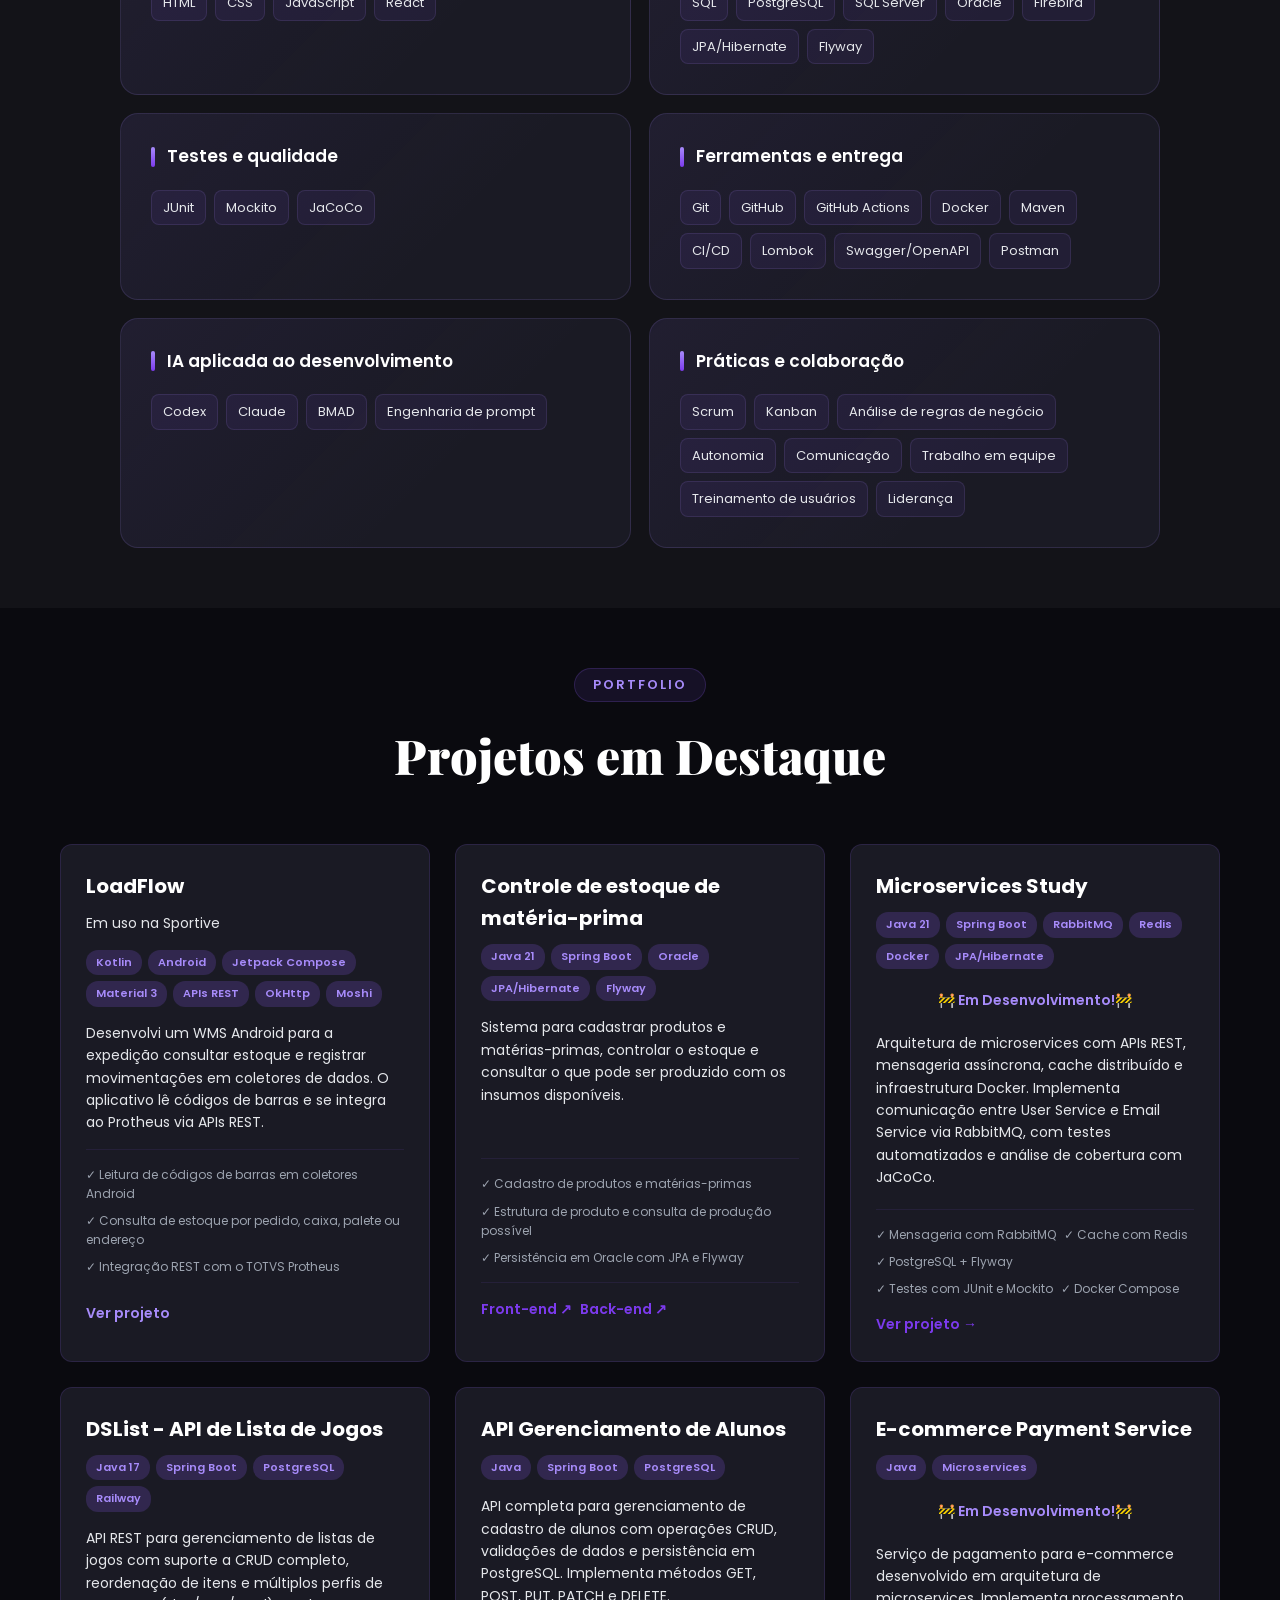
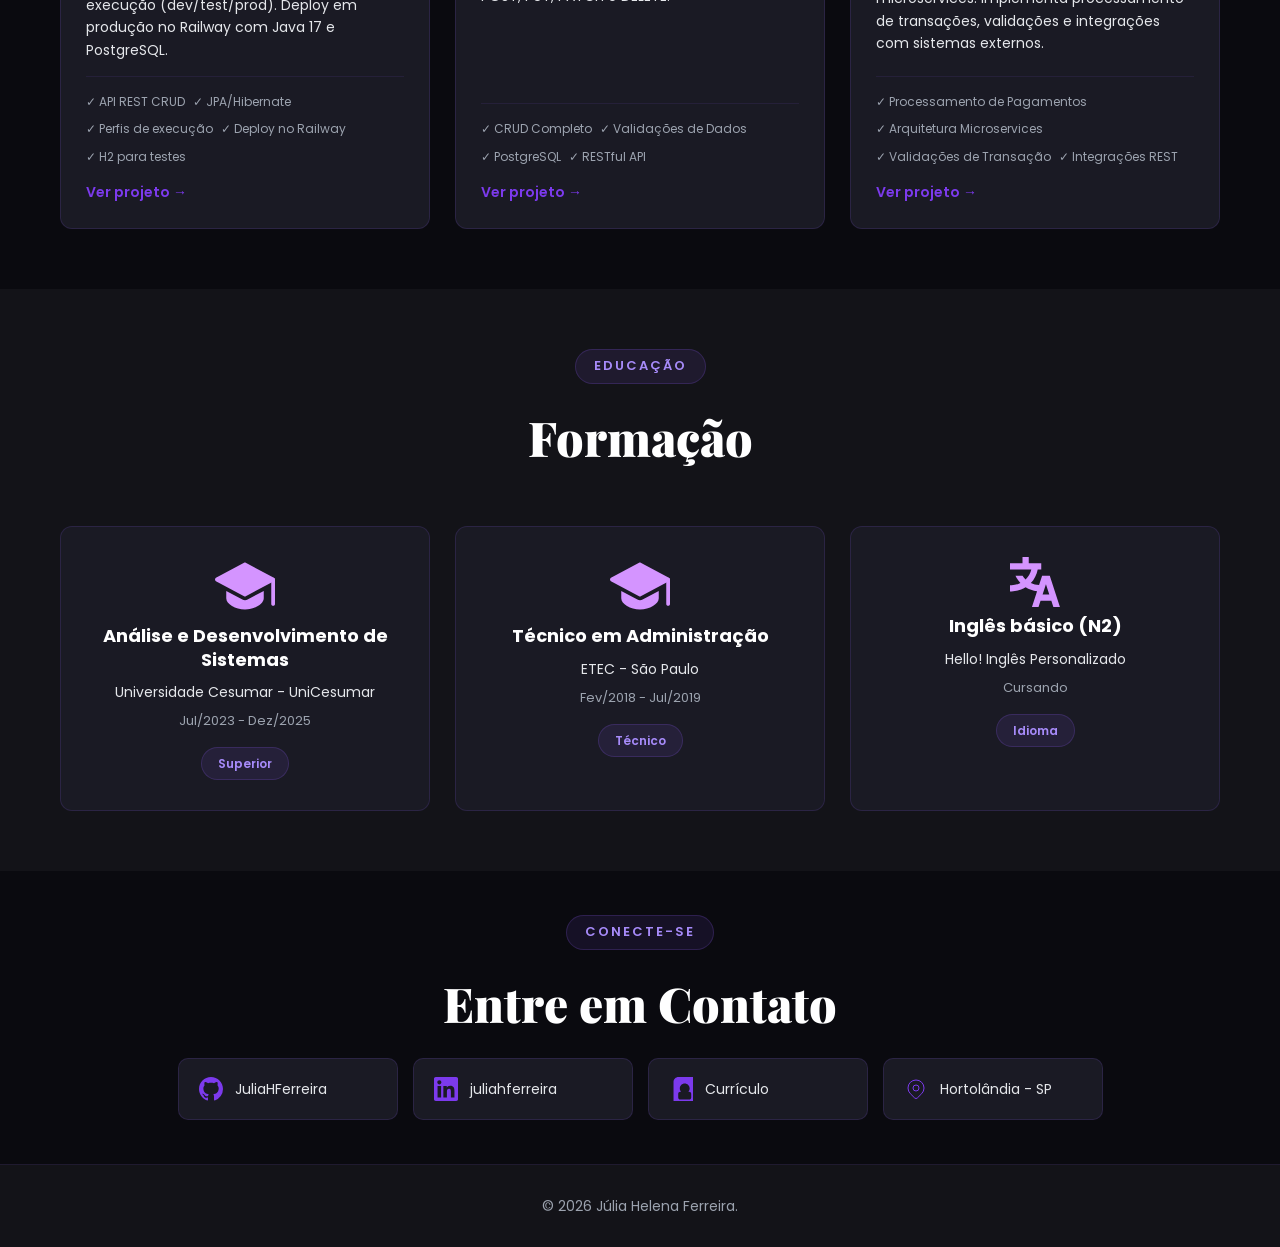
==== commit 87567726: "revert(sobre): restaura o parágrafo original da bio" ====
--- a/index.html
+++ b/index.html
@@ -107,8 +107,7 @@
                         <p class="sobre-intro">Transformo regras de negócio em software que funciona no dia a dia das equipes.</p>
                     </div>
                     <div class="sobre-content">
-                        <p>Sou desenvolvedora de software formada em Análise e Desenvolvimento de Sistemas.</p>
-                        <p>No meu trabalho, desenvolvo aplicativos Android e aplicações web, além de criar customizações em ERP e integrações via APIs REST.</p>
+                        <p>Sou desenvolvedora de software formada em Análise e Desenvolvimento de Sistemas. No meu trabalho, desenvolvo aplicativos Android e aplicações web, além de criar customizações em ERP e integrações via APIs REST.</p>
                         <p>Minha base está em suporte, implantação e desenvolvimento de sistemas corporativos, o que me dá uma visão de processo antes de escrever o código.</p>
                         <p>Atualmente aprofundo backend com Java e Spring Boot, com foco em arquitetura, testes e Docker, e uso IA para documentar, criar agentes e automatizar tarefas.</p>
                     </div>
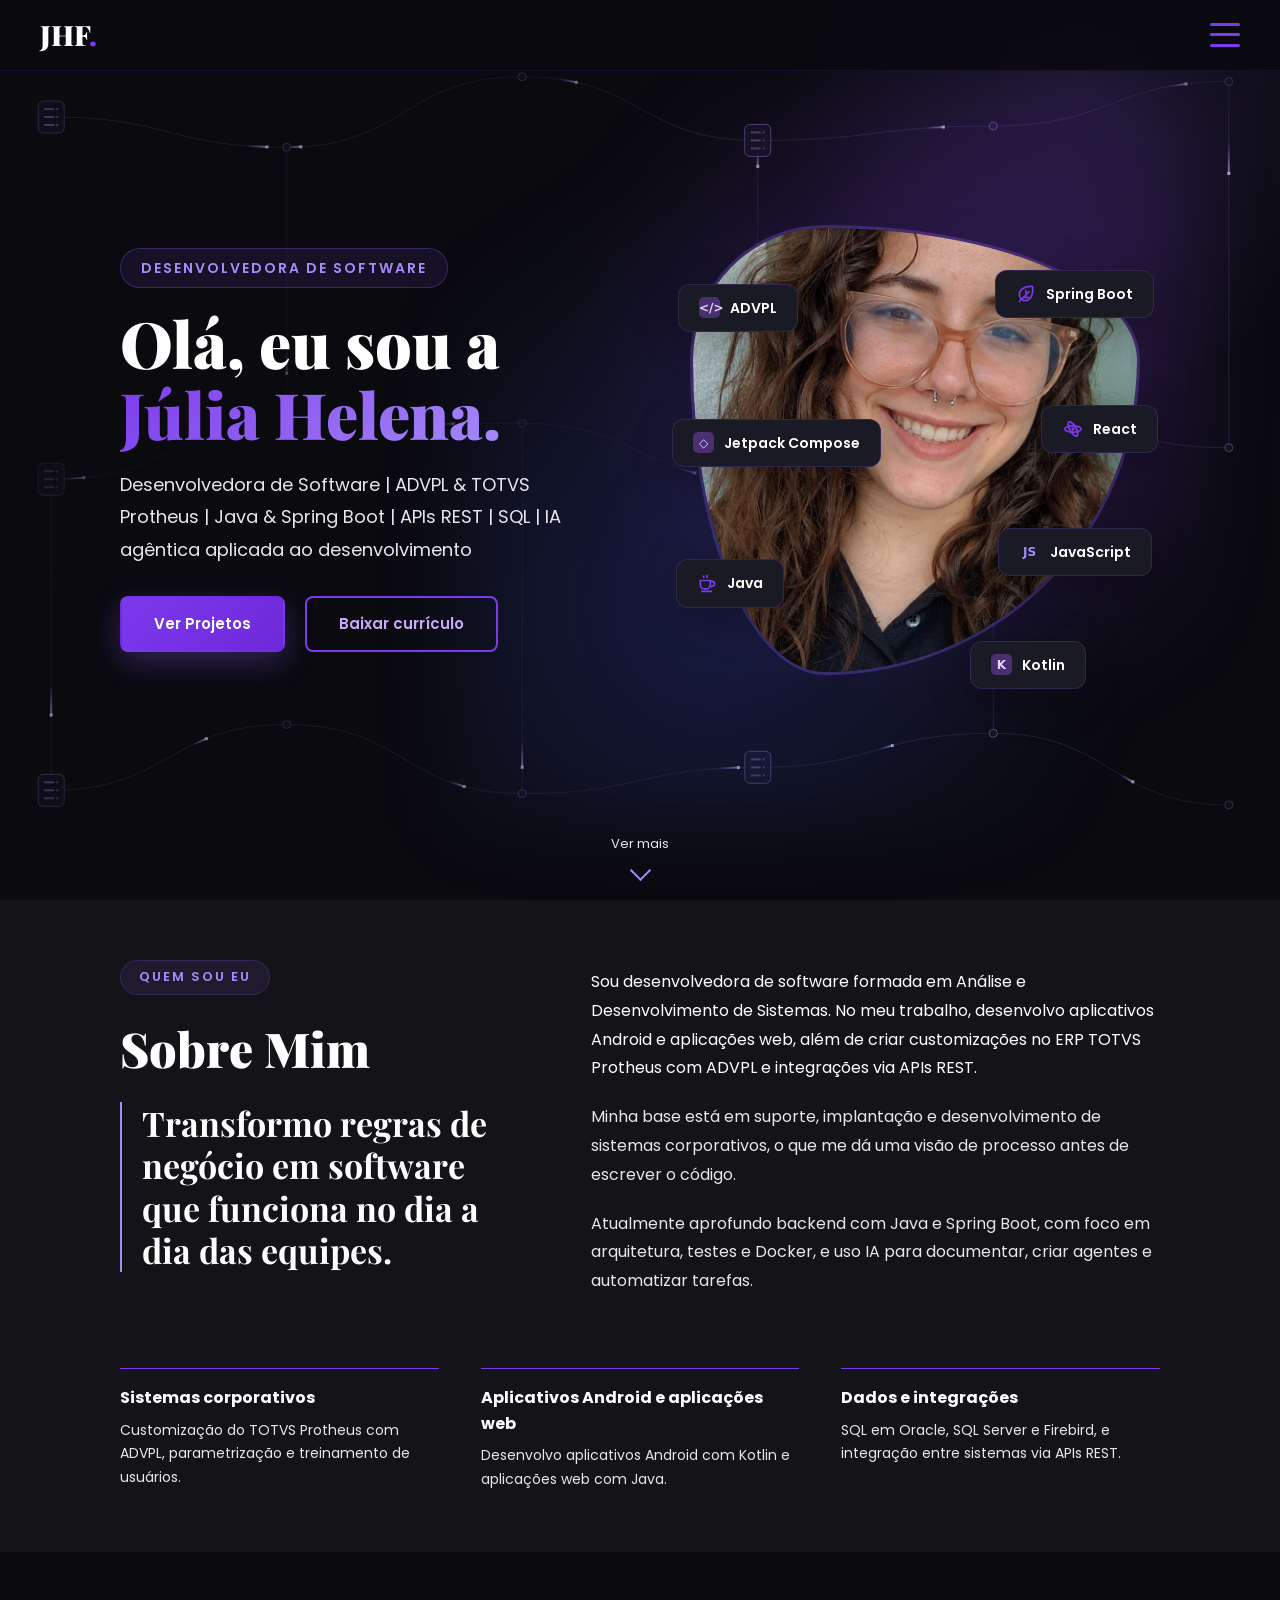
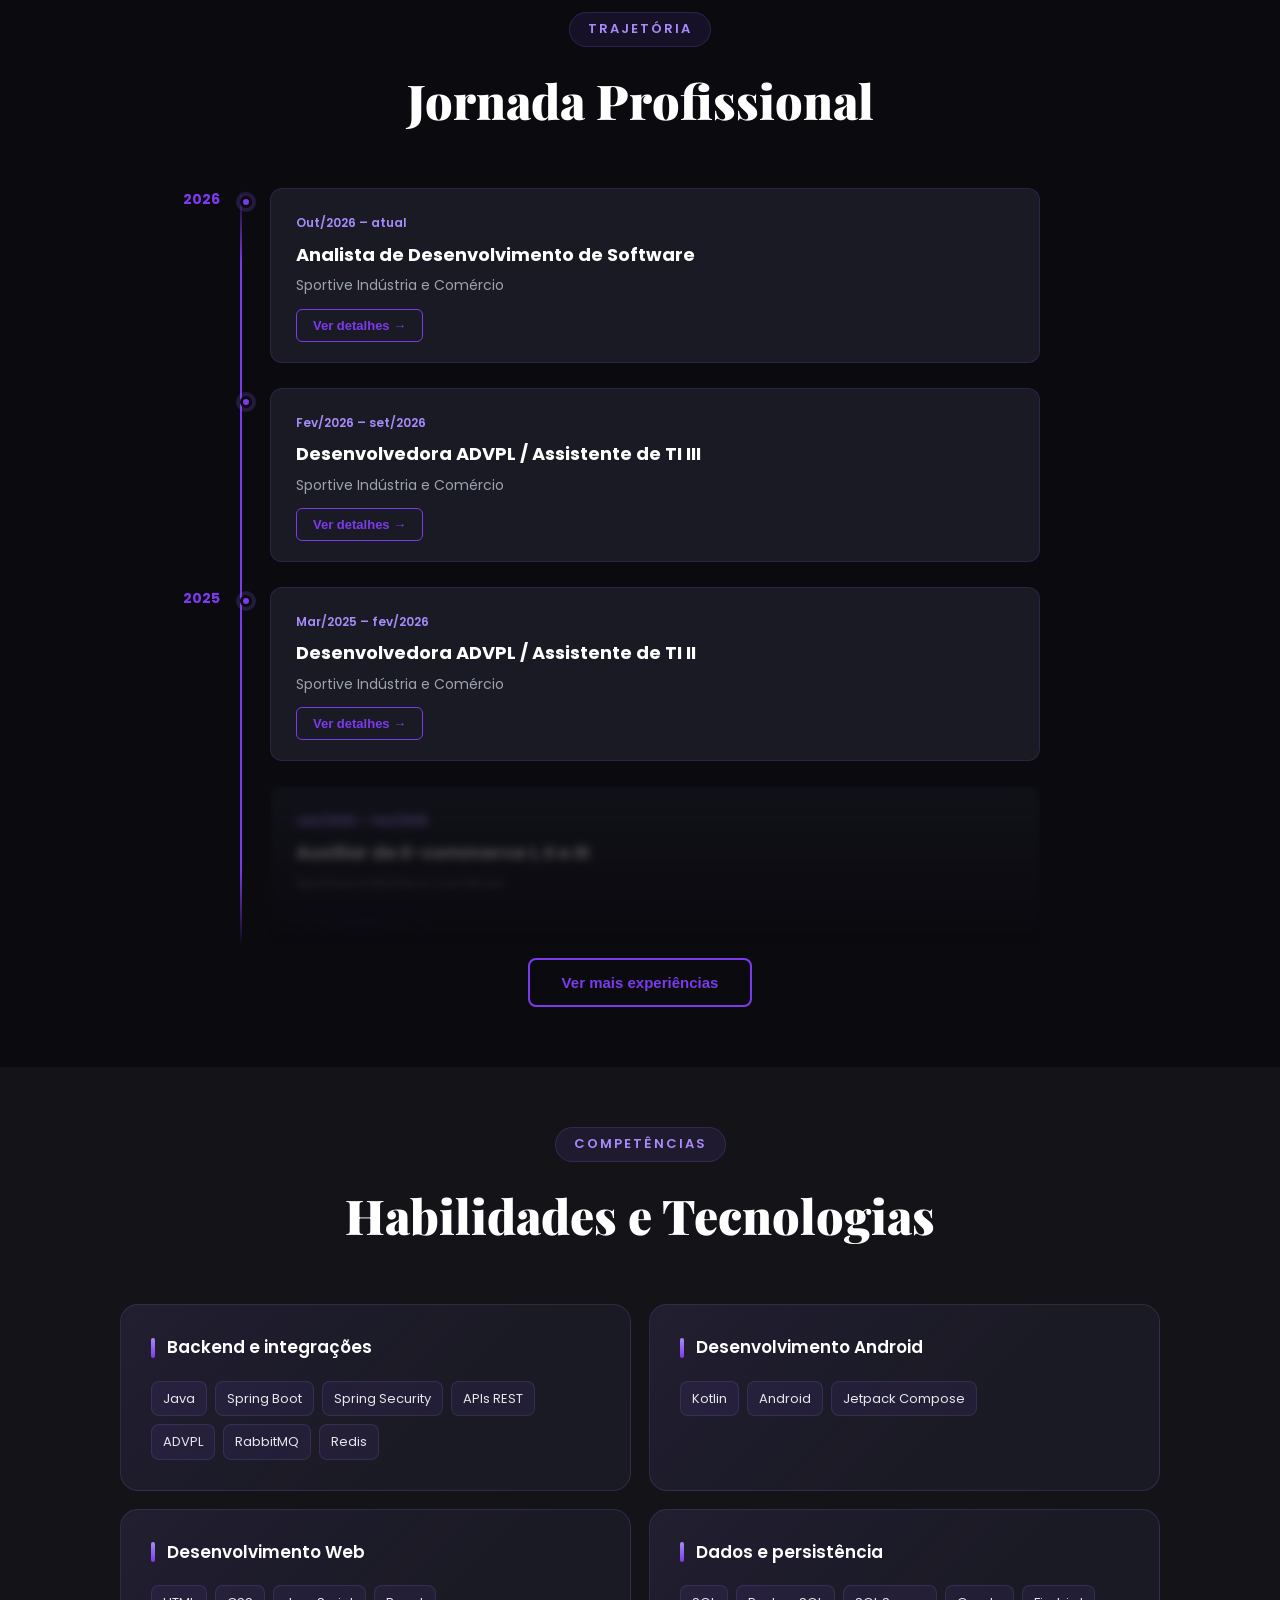
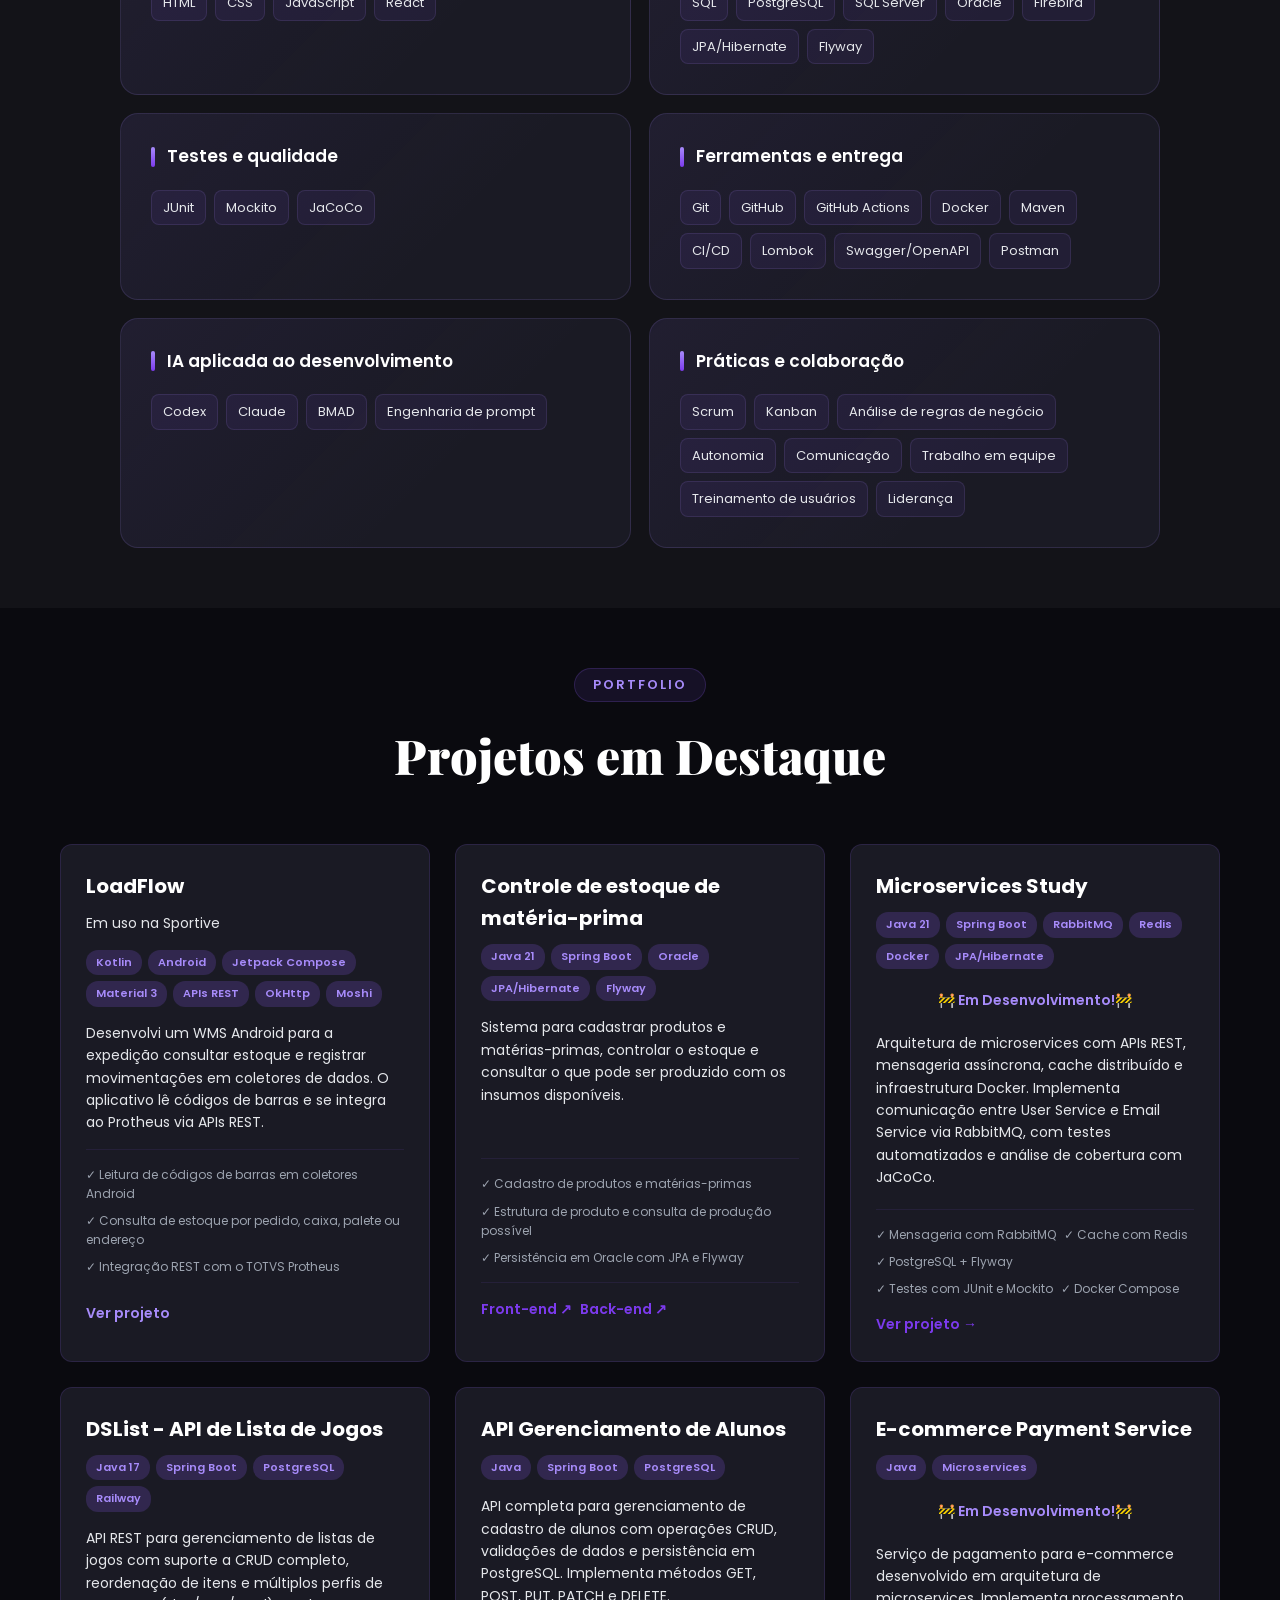
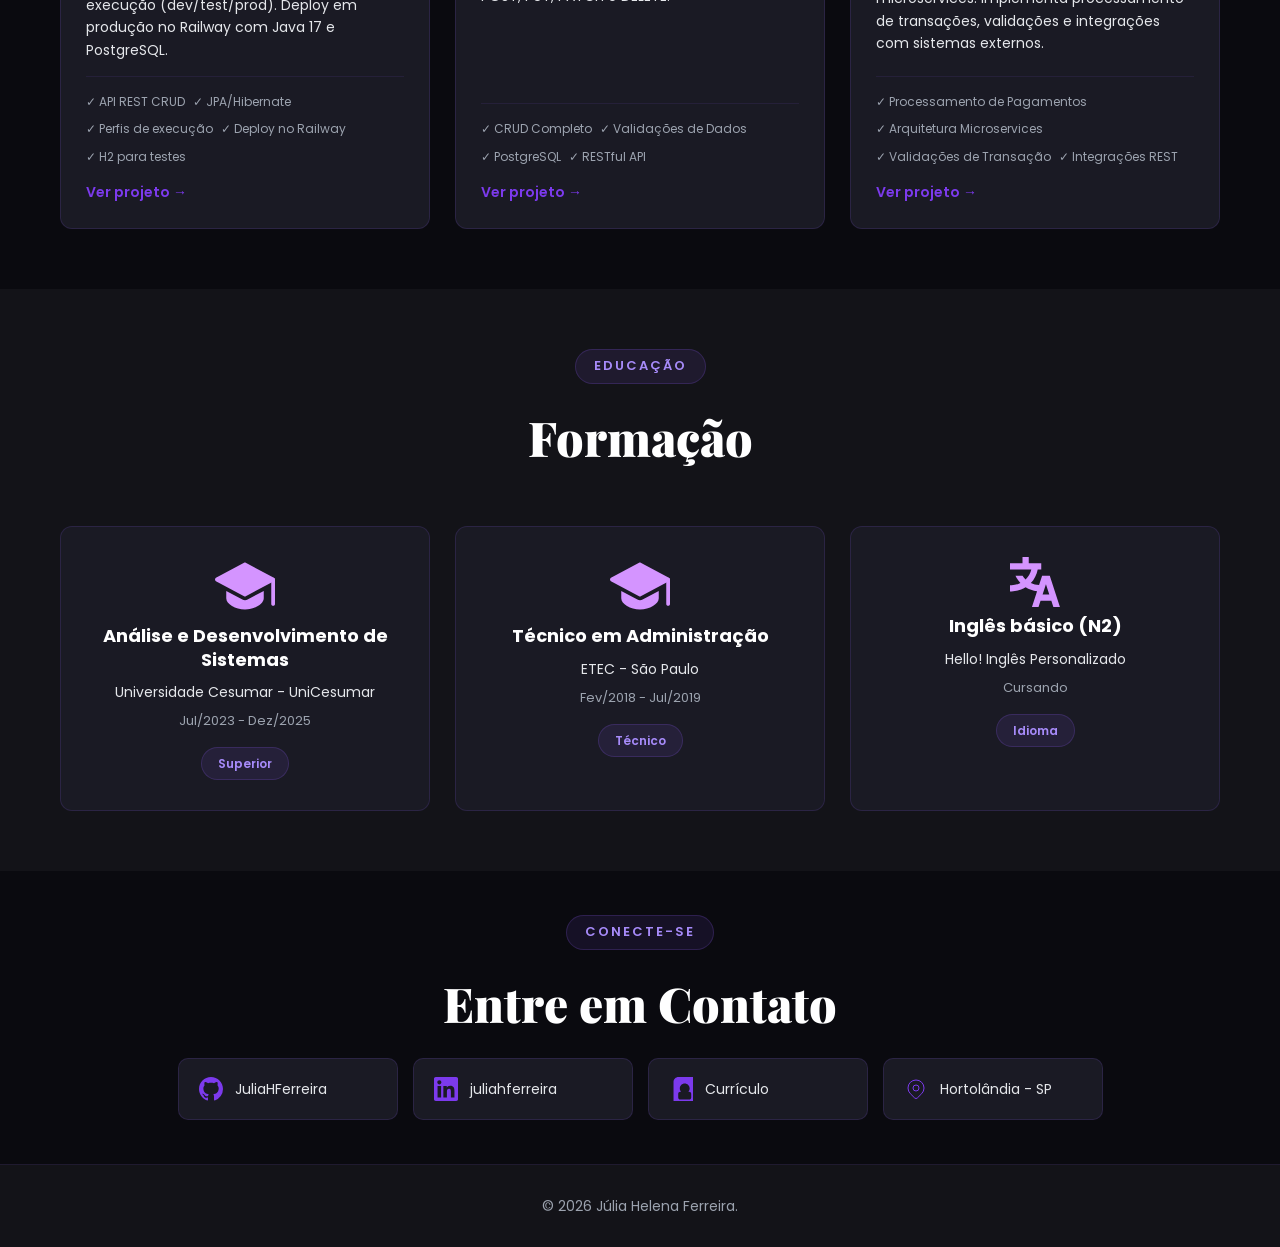
==== commit c3e0cba3: "docs(sobre): especifica customizações no Protheus" ====
--- a/index.html
+++ b/index.html
@@ -107,7 +107,7 @@
                         <p class="sobre-intro">Transformo regras de negócio em software que funciona no dia a dia das equipes.</p>
                     </div>
                     <div class="sobre-content">
-                        <p>Sou desenvolvedora de software formada em Análise e Desenvolvimento de Sistemas. No meu trabalho, desenvolvo aplicativos Android e aplicações web, além de criar customizações em ERP e integrações via APIs REST.</p>
+                        <p>Sou desenvolvedora de software formada em Análise e Desenvolvimento de Sistemas. No meu trabalho, desenvolvo aplicativos Android e aplicações web, além de criar customizações no ERP TOTVS Protheus com ADVPL e integrações via APIs REST.</p>
                         <p>Minha base está em suporte, implantação e desenvolvimento de sistemas corporativos, o que me dá uma visão de processo antes de escrever o código.</p>
                         <p>Atualmente aprofundo backend com Java e Spring Boot, com foco em arquitetura, testes e Docker, e uso IA para documentar, criar agentes e automatizar tarefas.</p>
                     </div>
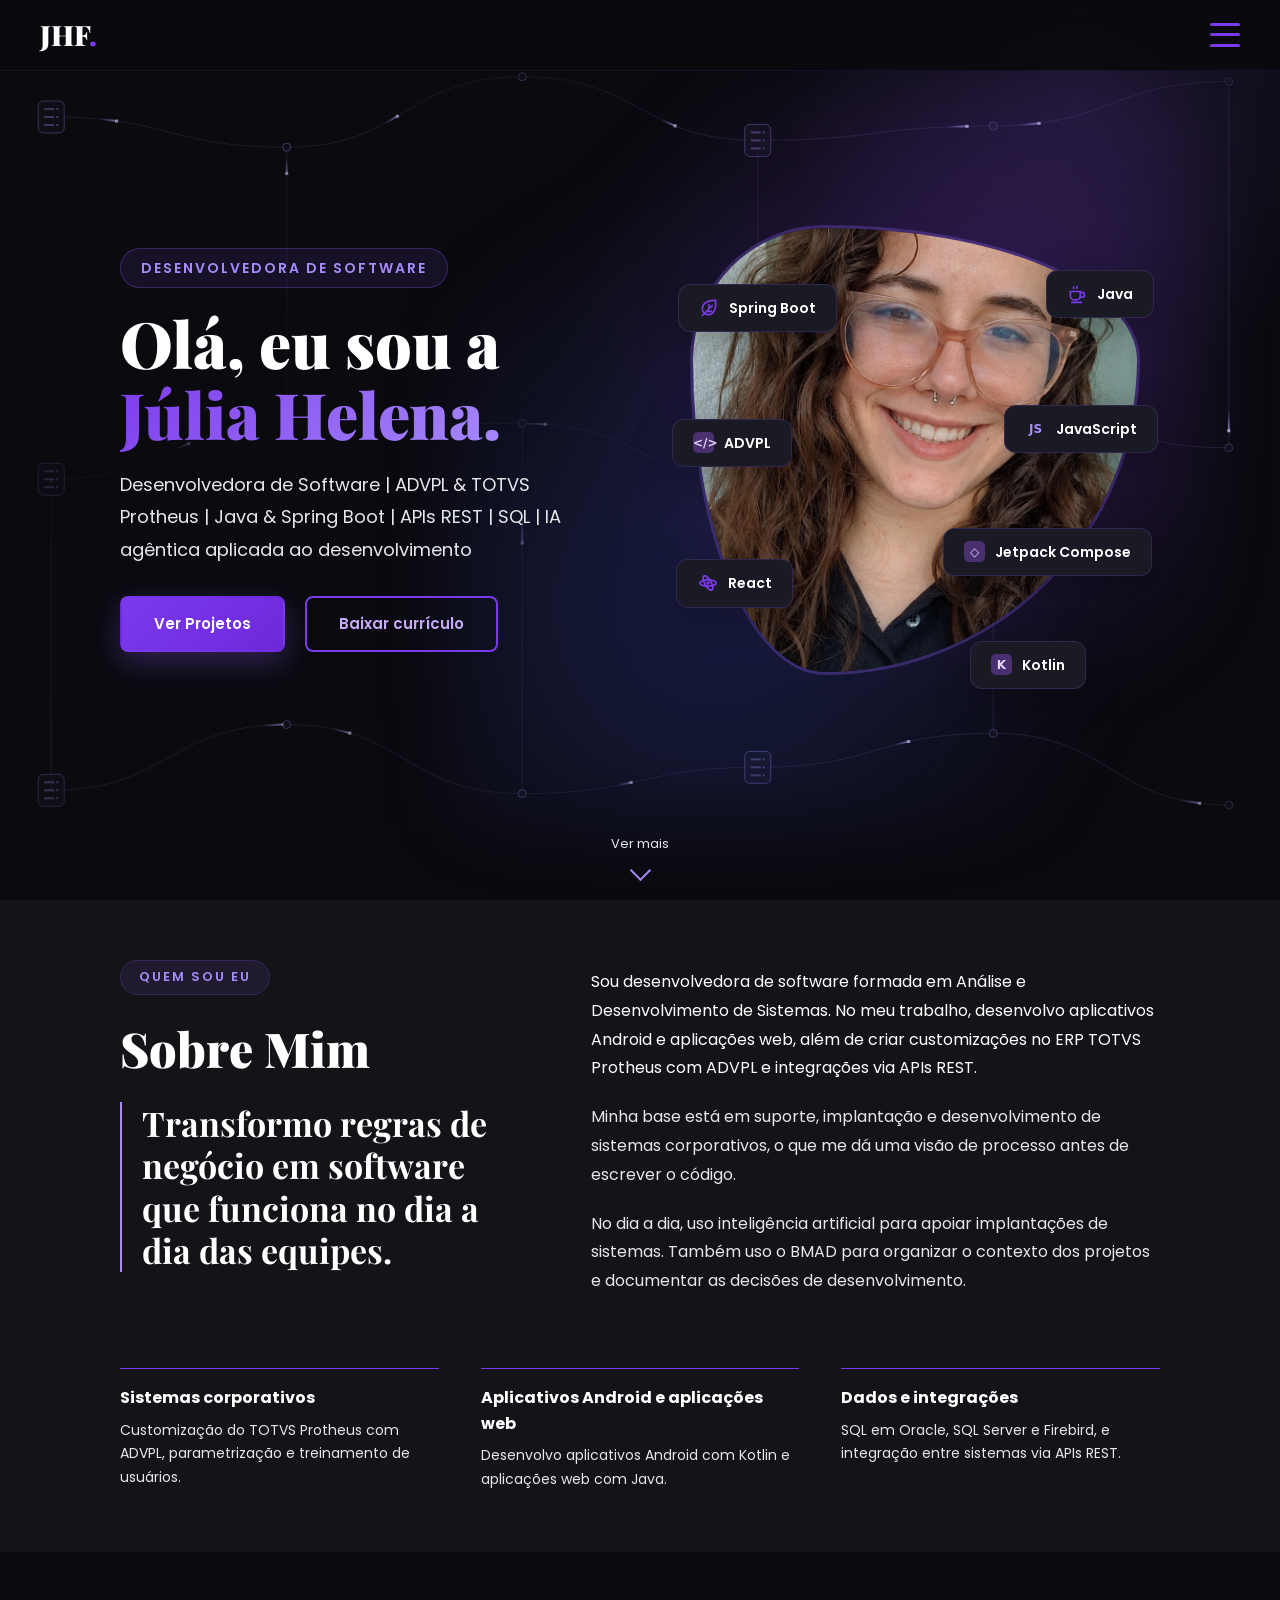
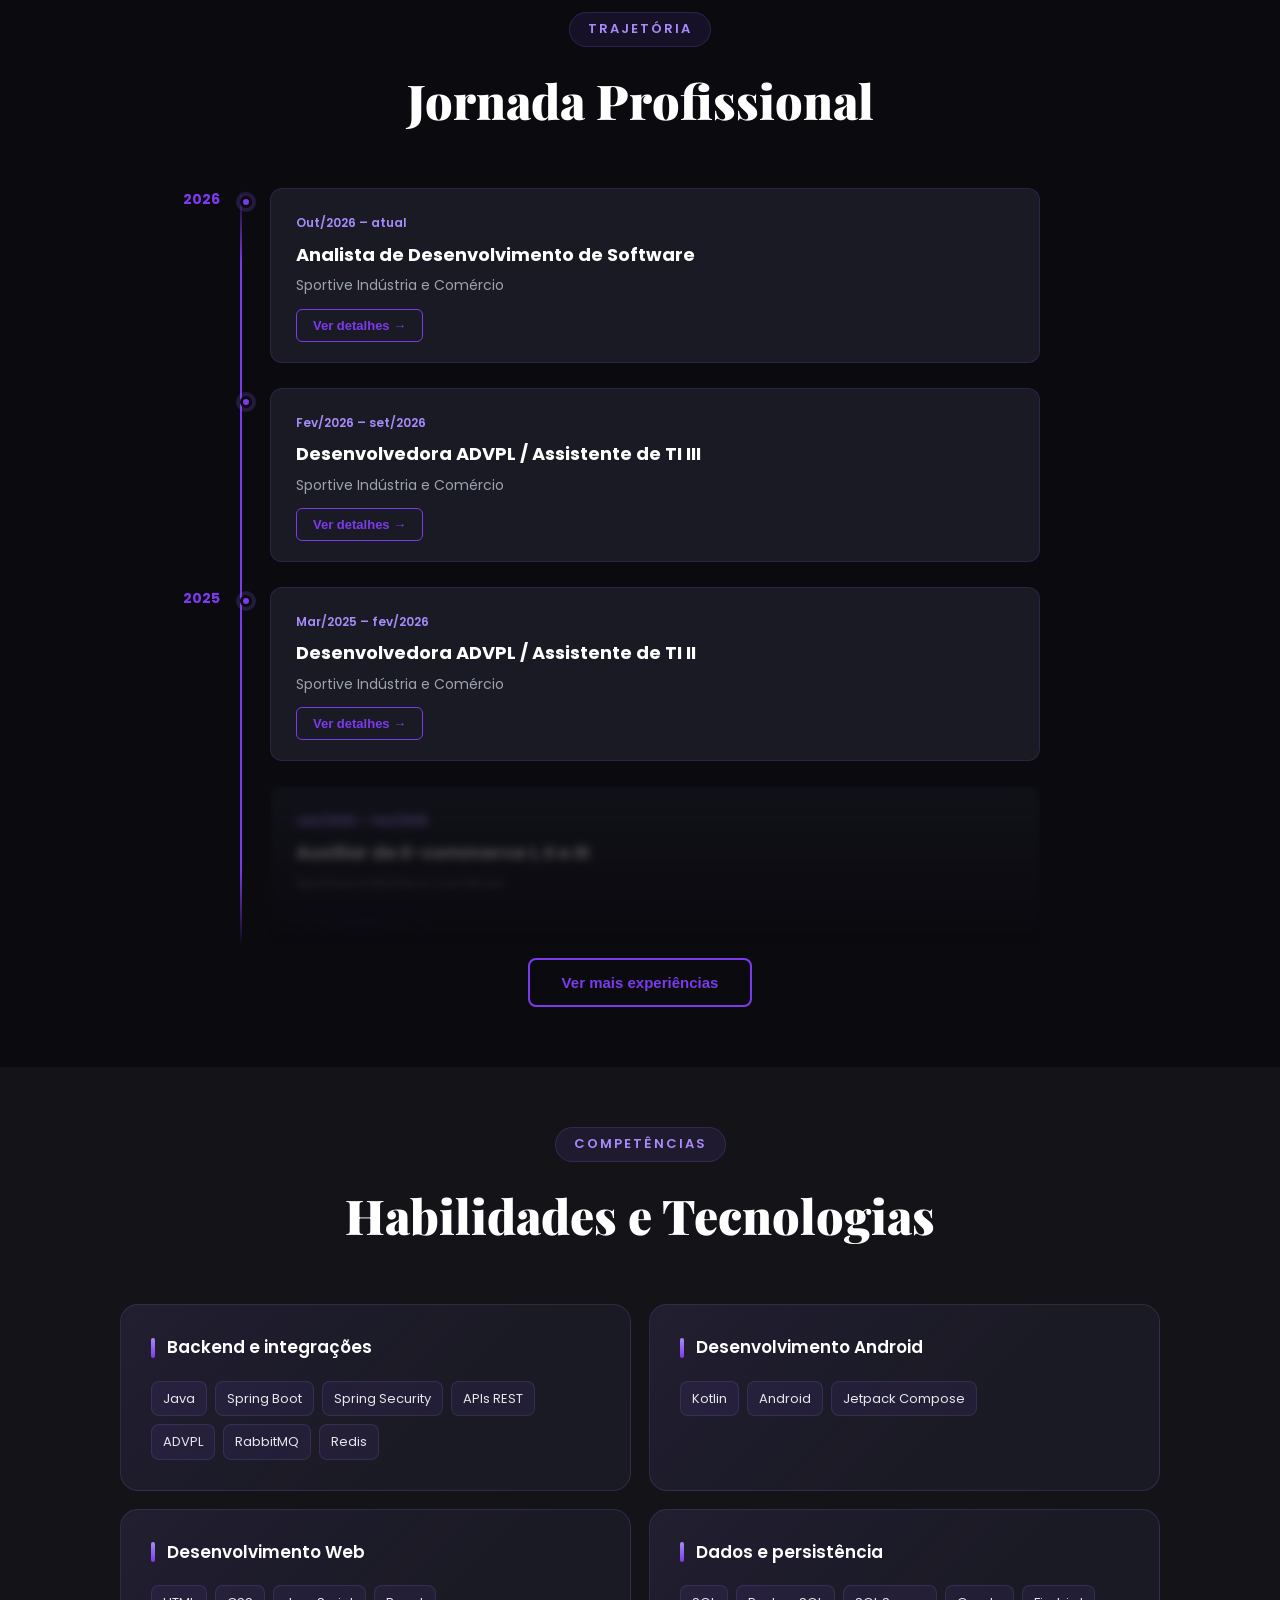
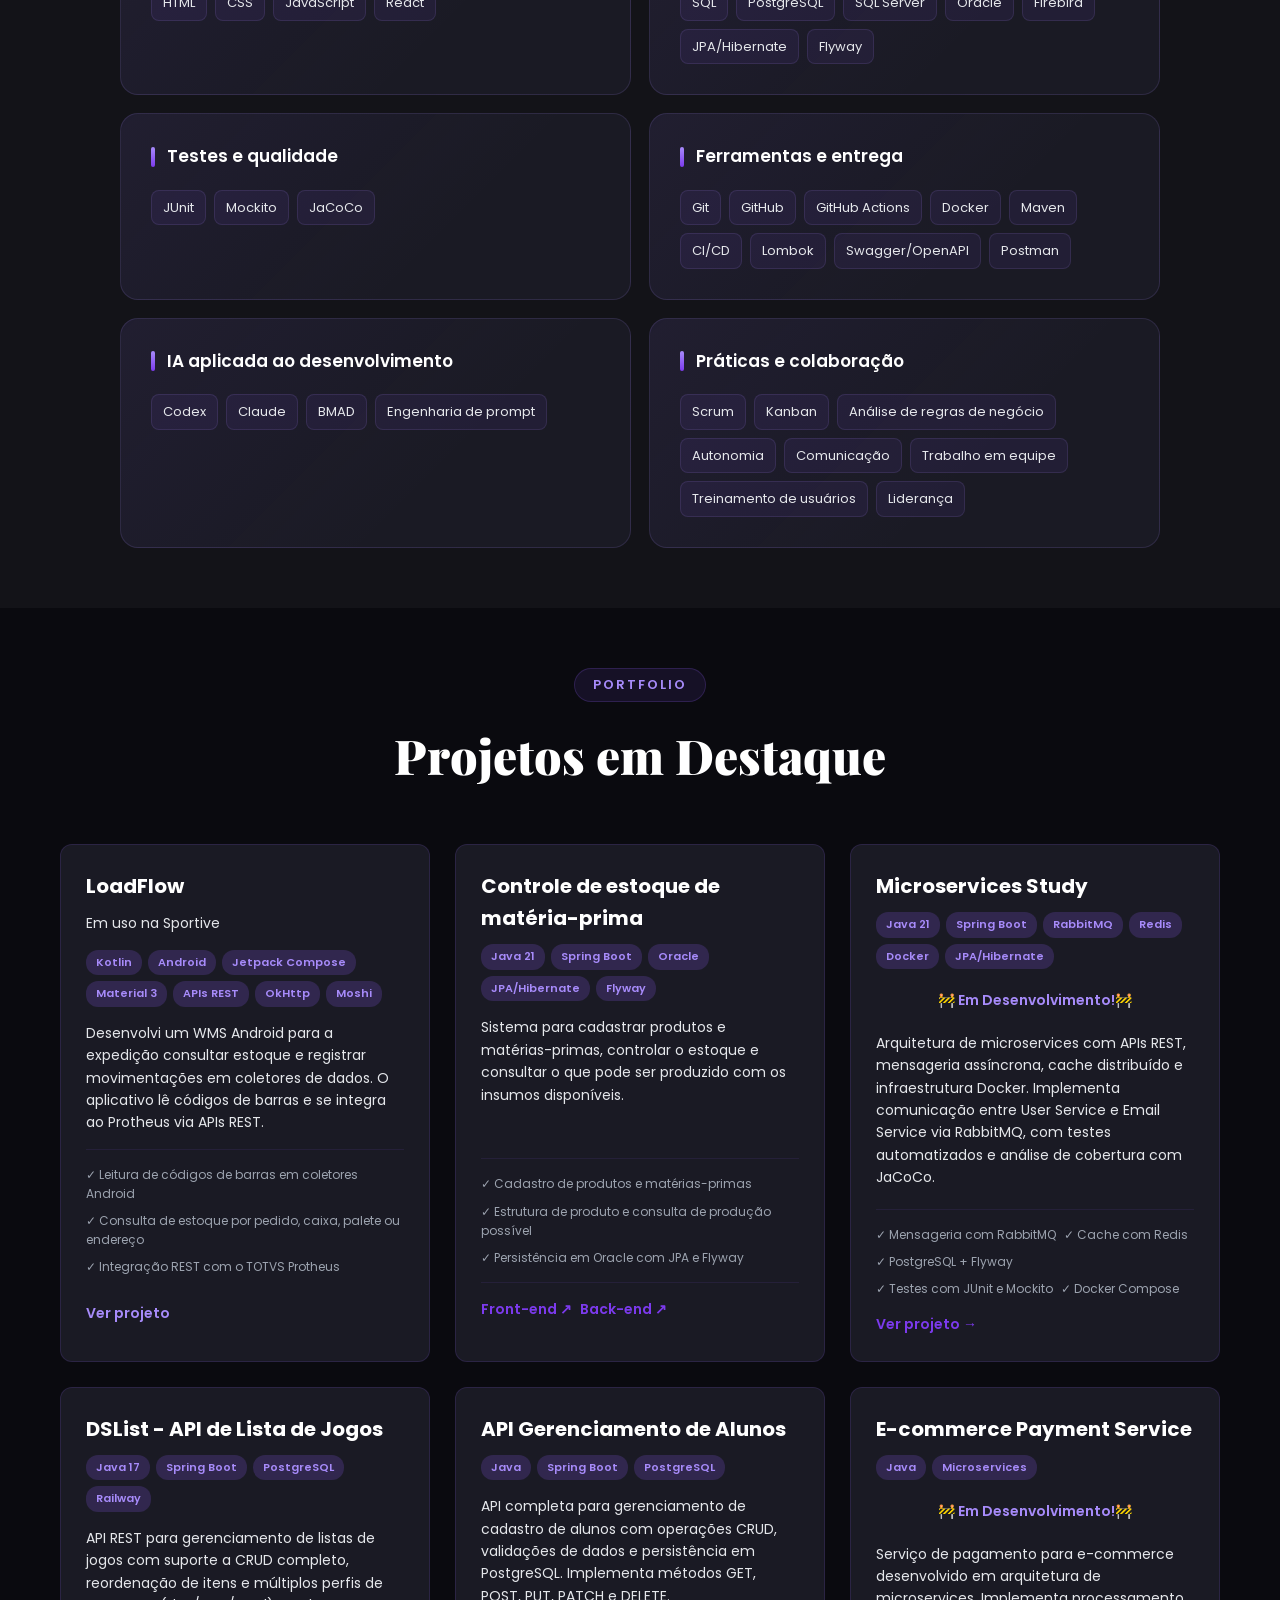
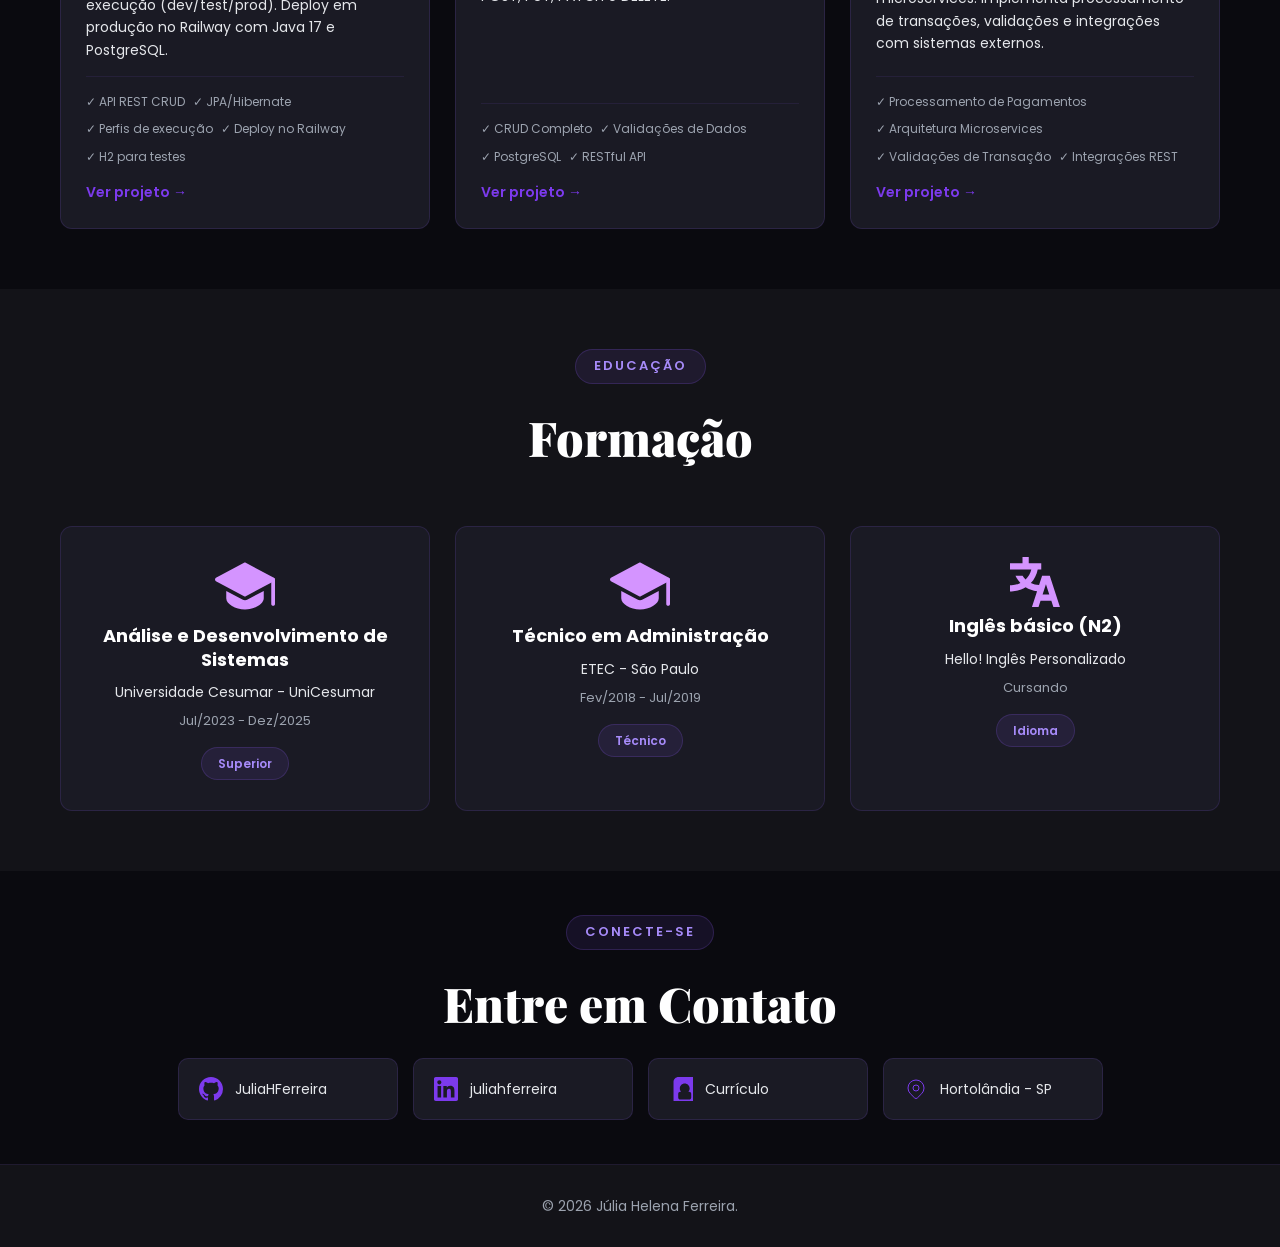
==== commit c521e6b3: "docs(sobre): descreve o uso de IA e BMAD" ====
--- a/index.html
+++ b/index.html
@@ -109,7 +109,7 @@
                     <div class="sobre-content">
                         <p>Sou desenvolvedora de software formada em Análise e Desenvolvimento de Sistemas. No meu trabalho, desenvolvo aplicativos Android e aplicações web, além de criar customizações no ERP TOTVS Protheus com ADVPL e integrações via APIs REST.</p>
                         <p>Minha base está em suporte, implantação e desenvolvimento de sistemas corporativos, o que me dá uma visão de processo antes de escrever o código.</p>
-                        <p>Atualmente aprofundo backend com Java e Spring Boot, com foco em arquitetura, testes e Docker, e uso IA para documentar, criar agentes e automatizar tarefas.</p>
+                        <p>No dia a dia, uso inteligência artificial para apoiar implantações de sistemas. Também uso o BMAD para organizar o contexto dos projetos e documentar as decisões de desenvolvimento.</p>
                     </div>
                 </div>
                 <div class="sobre-areas">
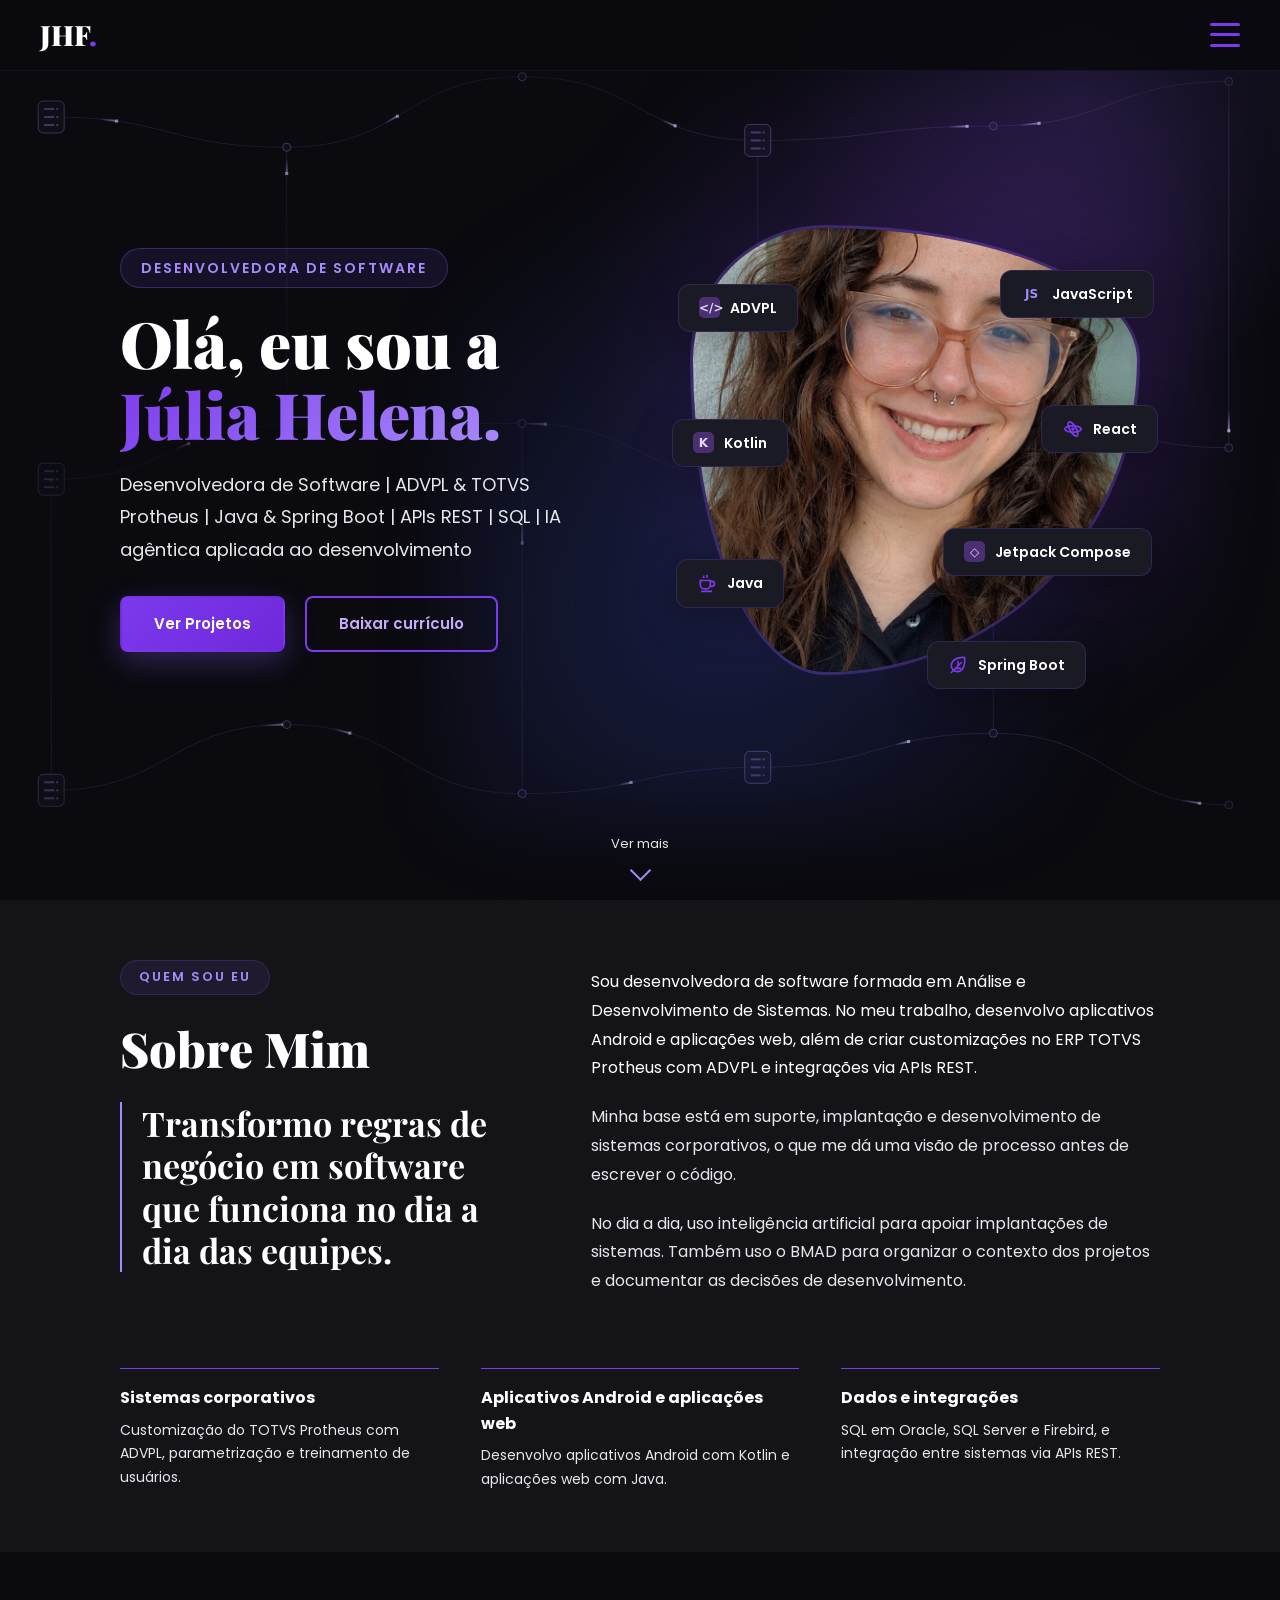
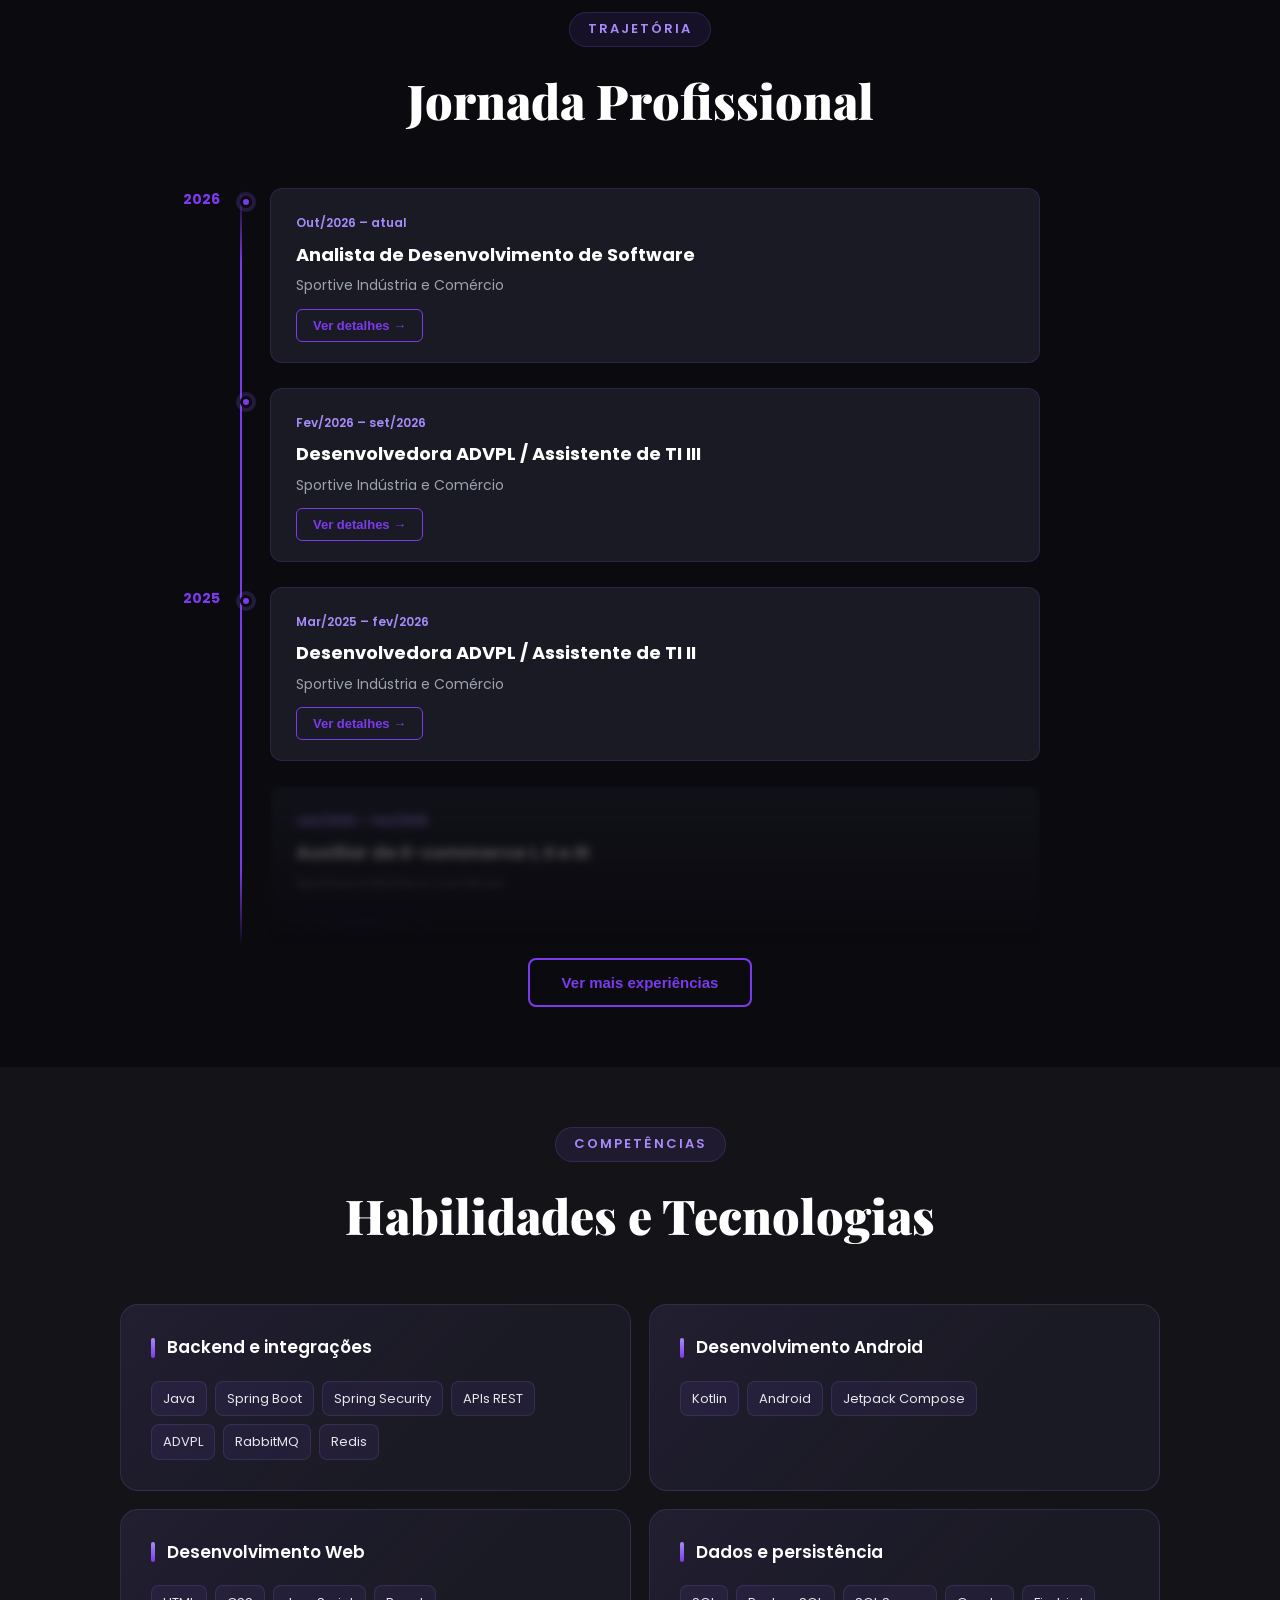
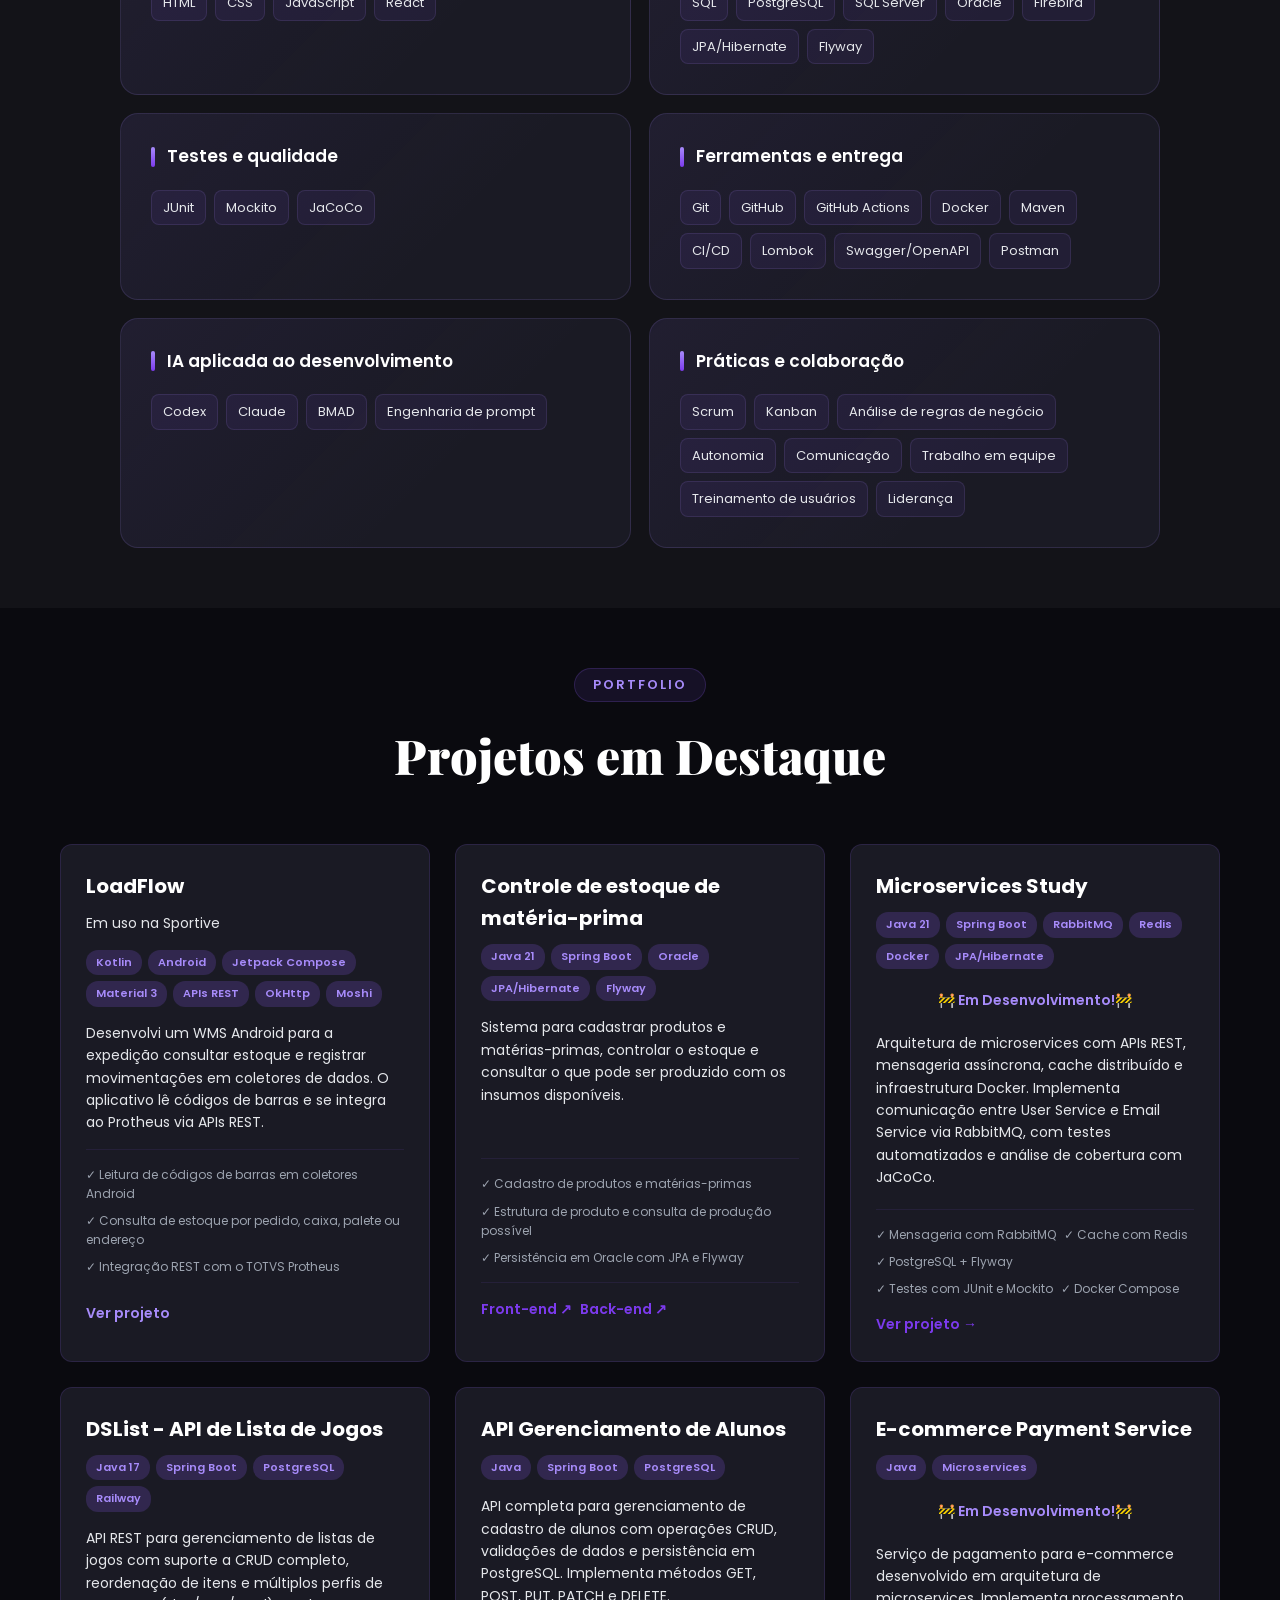
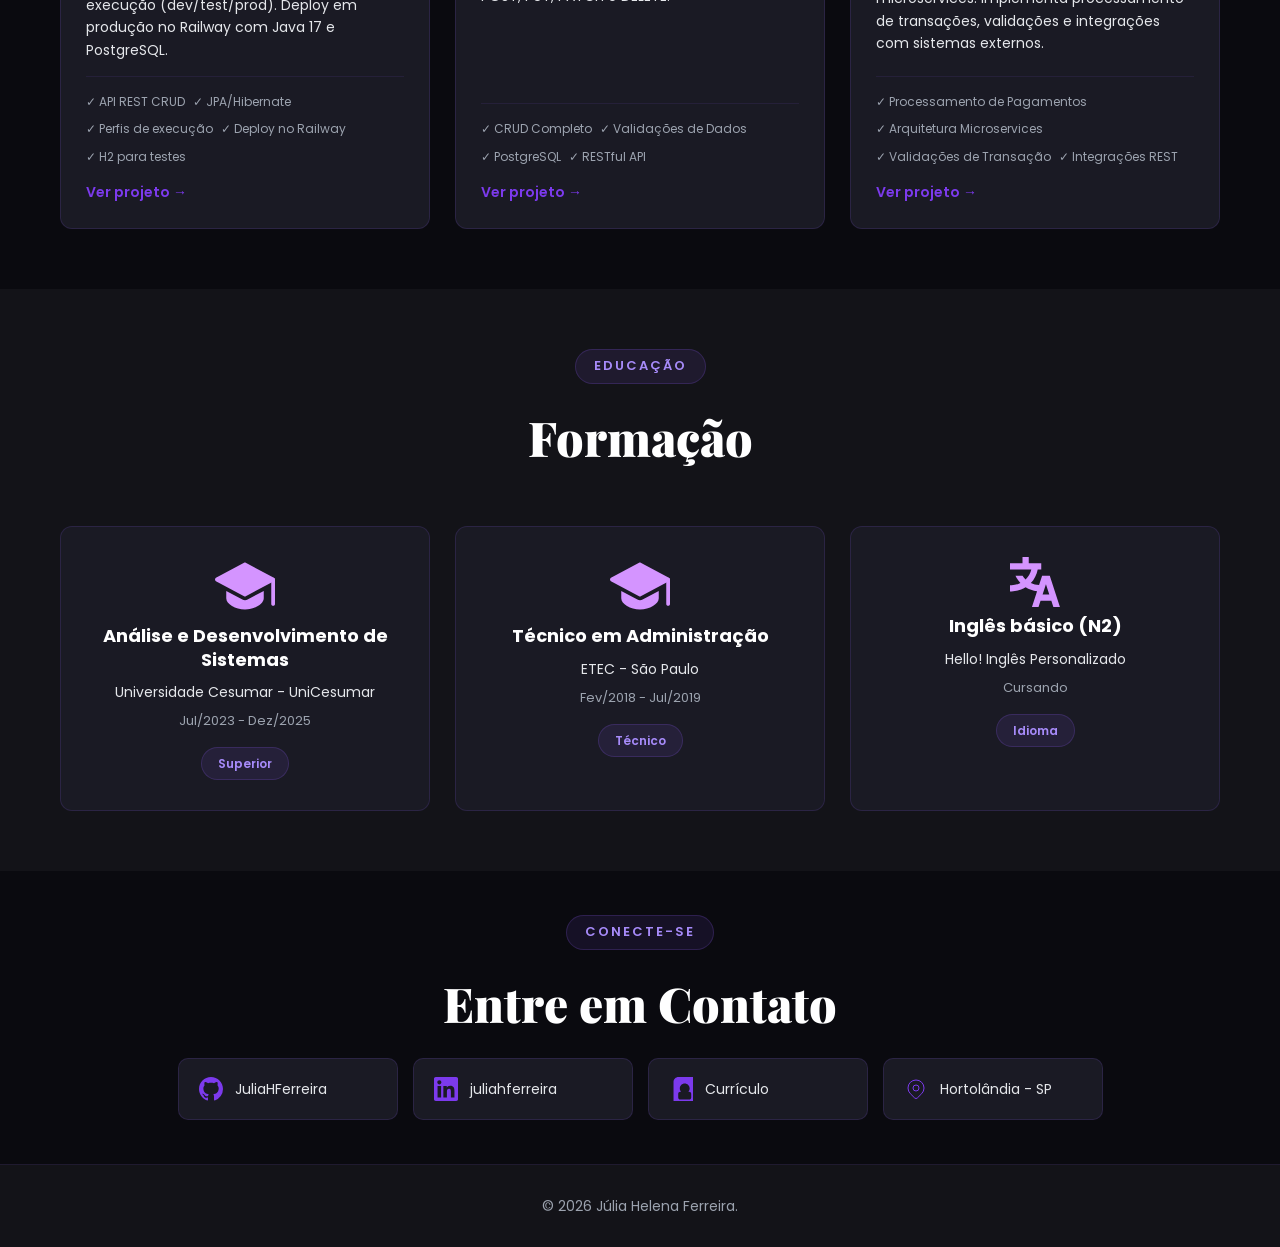
==== commit acbedf42: "feat(loadflow): adiciona capturas à galeria" ====
--- a/index.html
+++ b/index.html
@@ -676,8 +676,22 @@
                 <button type="submit" class="project-link" autofocus>Fechar</button>
             </form>
         </header>
-        <div class="project-gallery-photos"></div>
-        <p class="project-gallery-empty">As fotos do LoadFlow ainda não foram adicionadas.</p>
+        <div class="project-gallery-photos">
+            <img src="assets/img/loadflow/login.jpeg" width="480" height="800" loading="lazy"
+                alt="Tela de login do LoadFlow com campos de usuário e senha">
+            <img src="assets/img/loadflow/painel-tema-claro.jpeg" width="480" height="800" loading="lazy"
+                alt="Painel de expedição no tema claro com totais de paletes e caixas">
+            <img src="assets/img/loadflow/acoes-do-painel.jpeg" width="480" height="800" loading="lazy"
+                alt="Ações de expedição no painel, incluindo divisão, fusão e saída manual">
+            <img src="assets/img/loadflow/painel-tema-escuro.jpeg" width="480" height="800" loading="lazy"
+                alt="Painel de expedição no tema escuro">
+            <img src="assets/img/loadflow/menu-lateral.jpeg" width="480" height="800" loading="lazy"
+                alt="Menu lateral com opções para trocar o tema e encerrar a sessão">
+            <img src="assets/img/loadflow/consulta-de-estoque.jpeg" width="480" height="800" loading="lazy"
+                alt="Consulta de estoque com lista de caixas, opção de filtrar e botão de atualizar">
+            <img src="assets/img/loadflow/detalhes-do-estoque.jpeg" width="480" height="800" loading="lazy"
+                alt="Detalhes de uma caixa em estoque, com informações de localização e cliente">
+        </div>
     </dialog>
 
     <script src="scripts/script.js"></script>
--- a/assets/styles.css
+++ b/assets/styles.css
@@ -895,14 +895,6 @@
     width: 100%;
     height: auto;
     border-radius: 8px;
-}
-
-.project-gallery-photos:has(img) + .project-gallery-empty {
-    display: none;
-}
-
-.project-gallery-empty {
-    color: var(--text-secondary);
 }
 
 .in-progress {
